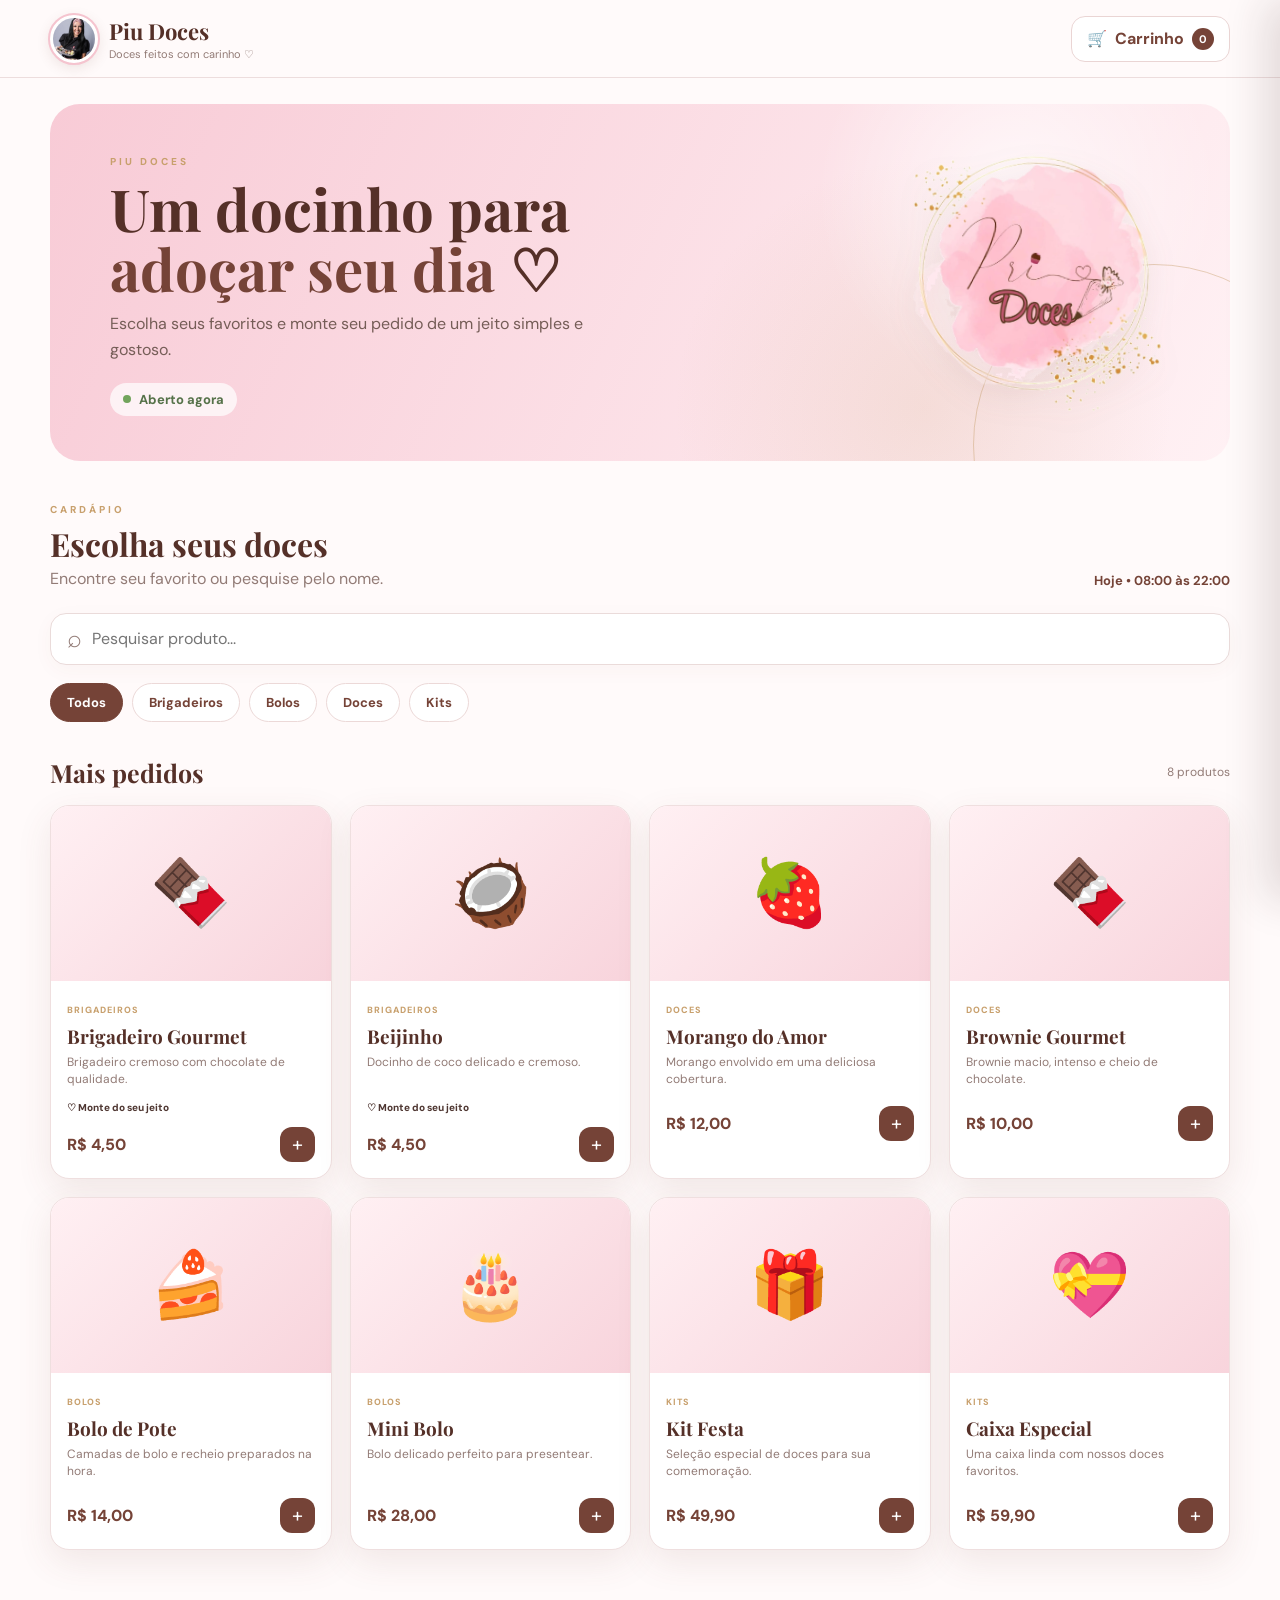
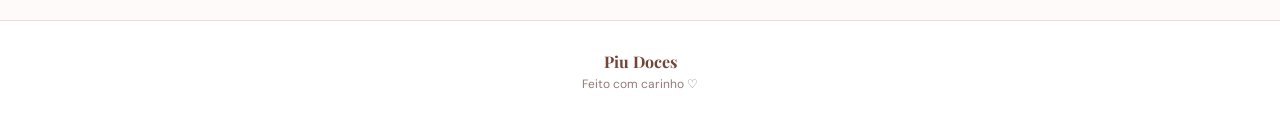
==== index.html @ c3b39073 "Add files via upload" ====
<!DOCTYPE html>
<html lang="pt-BR">
<head>
  <meta charset="UTF-8">
  <meta name="viewport" content="width=device-width, initial-scale=1.0">

  <!-- =========================================================
       PIU DOCES | SITE DA LOJA
       Estrutura:
       1. Cabeçalho
       2. Hero / apresentação
       3. Busca e categorias
       4. Produtos
       5. Carrinho
       6. Finalização
       ========================================================= -->

  <title>Pri Doces | Doces feitos com carinho</title>

  <!-- Fontes -->
  <link rel="preconnect" href="https://fonts.googleapis.com">
  <link rel="preconnect" href="https://fonts.gstatic.com" crossorigin>
  <link href="https://fonts.googleapis.com/css2?family=DM+Sans:wght@400;500;600;700&family=Playfair+Display:wght@500;600;700&display=swap" rel="stylesheet">

  <!-- Estilos do projeto -->
  <link rel="stylesheet" href="style.css">
</head>

<body>

  <!-- =========================================================
       HEADER
       ========================================================= -->
  <header class="site-header">
    <div class="container header-content">

      <a class="brand" href="#" aria-label="Piu Doces - início">
        <img
          class="brand-photo"
          src="assets/perfil.jpg"
          alt="Foto da dona da Piu Doces"
        >

        <div class="brand-info">
          <strong>Piu Doces</strong>
          <span>Doces feitos com carinho ♡</span>
        </div>
      </a>

      <button class="cart-button" id="openCart" type="button">
        <span class="cart-icon">🛒</span>
        <span class="cart-label">Carrinho</span>
        <b id="cartCount">0</b>
      </button>

    </div>
  </header>


  <main>

    <!-- =======================================================
         HERO
         ======================================================= -->
    <section class="hero-section">
      <div class="container hero-card">

        <div class="hero-content">
          <span class="eyebrow">PIU DOCES</span>

          <h1>
            Um docinho para
            <em>adoçar seu dia</em> ♡
          </h1>

          <p>
            Escolha seus favoritos e monte seu pedido
            de um jeito simples e gostoso.
          </p>

          <div class="store-status">
            <i></i>
            <span>Aberto agora</span>
          </div>
        </div>

        <!-- Selo com o logo enviado pela cliente -->
        <img
          class="hero-seal"
          src="assets/selo-piu-doces.png"
          alt="Piu Doces"
        >

      </div>
    </section>


    <!-- =======================================================
         CARDÁPIO
         ======================================================= -->
    <section class="menu-section" id="cardapio">
      <div class="container">

        <div class="menu-heading">
          <div>
            <span class="section-label">CARDÁPIO</span>
            <h2>Escolha seus doces</h2>
            <p>Encontre seu favorito ou pesquise pelo nome.</p>
          </div>

          <span class="opening-hours">
            Hoje • 08:00 às 22:00
          </span>
        </div>


        <!-- Busca -->
        <div class="search-box">
          <span aria-hidden="true">⌕</span>

          <input
            id="searchInput"
            type="search"
            placeholder="Pesquisar produto..."
            autocomplete="off"
            aria-label="Pesquisar produto"
          >
        </div>


        <!-- Categorias -->
        <nav class="categories" id="categories" aria-label="Categorias do cardápio">

          <button class="category-button active" data-category="Todos" type="button">
            Todos
          </button>

          <button class="category-button" data-category="Brigadeiros" type="button">
            Brigadeiros
          </button>

          <button class="category-button" data-category="Bolos" type="button">
            Bolos
          </button>

          <button class="category-button" data-category="Doces" type="button">
            Doces
          </button>

          <button class="category-button" data-category="Kits" type="button">
            Kits
          </button>

        </nav>


        <!-- Produtos -->
        <div class="section-title">
          <h2>Mais pedidos</h2>
          <span id="resultCount"></span>
        </div>

        <div class="products-grid" id="products">
          <!-- Os produtos são renderizados pelo script.js -->
        </div>

      </div>
    </section>

  </main>


  <!-- =========================================================
       OVERLAY
       ========================================================= -->
  <div class="overlay" id="overlay"></div>


  <!-- =========================================================
       CARRINHO
       ========================================================= -->
  <aside class="cart-panel" id="cart" aria-label="Carrinho de compras">

    <div class="cart-header">
      <div>
        <span class="section-label">SEU PEDIDO</span>
        <h2>Carrinho</h2>
      </div>

      <button id="closeCart" class="close-button" type="button" aria-label="Fechar carrinho">
        ×
      </button>
    </div>

    <div class="cart-items" id="cartItems">
      <!-- Itens renderizados pelo script.js -->
    </div>

    <div class="cart-footer">

      <div class="cart-total">
        <span>Total</span>
        <strong id="cartTotal">R$ 0,00</strong>
      </div>

      <button class="primary-button" id="checkout" type="button">
        Continuar pedido
      </button>

    </div>

  </aside>

  <!-- PERSONALIZAÇÃO DO PRODUTO -->
  <div class="modal" id="customizationModal">
    <div class="modal-card product-customization-card">
      <button class="modal-close" id="closeCustomization" type="button">×</button>
      <span class="section-label">PERSONALIZE SEU PEDIDO</span>
      <div class="custom-product-heading">
        <div class="custom-product-icon" id="customProductEmoji">🍫</div>
        <div><h2 id="customProductName">Brigadeiro Gourmet</h2><p id="customProductDescription">Monte do seu jeito. Todas as opções são opcionais.</p></div>
      </div>
      <div class="custom-option-group"><div class="custom-option-title"><strong>Base / sabor</strong><span>Opcional</span></div><select id="customFlavor"><option value="">Não escolher</option><option>Chocolate</option><option>Ninho</option><option>Meio amargo</option></select></div>
      <div class="custom-option-group"><div class="custom-option-title"><strong>Recheio</strong><span>Opcional</span></div><select id="customFilling"><option value="">Sem recheio</option><option>Nutella</option><option>Morango</option><option>Coco</option></select></div>
      <div class="custom-option-group"><div class="custom-option-title"><strong>Finalização</strong><span>Opcional</span></div><select id="customTopping"><option value="">Não escolher</option><option>Granulado</option><option>Leite Ninho</option><option>Paçoca</option><option>Coco</option></select></div>
      <div class="custom-quantity-row"><div><strong>Quantidade</strong><span>Escolha quantos deseja adicionar</span></div><div class="custom-quantity-controls"><button id="customQuantityMinus" type="button">−</button><strong id="customQuantity">1</strong><button id="customQuantityPlus" type="button">+</button></div></div>
      <button class="primary-button" id="confirmCustomization" type="button">Adicionar ao carrinho</button>
      <button class="text-button" id="skipCustomization" type="button">Adicionar sem personalizar</button>
    </div>
  </div>


  <!-- =========================================================
       MODAL DE FINALIZAÇÃO
       ========================================================= -->
  <div class="modal" id="checkoutModal">

    <div class="modal-card">

      <button
        class="modal-close"
        id="closeCheckout"
        type="button"
        aria-label="Fechar"
      >
        ×
      </button>

      <span class="section-label">FINALIZAR PEDIDO</span>

      <h2>Vamos preparar seu pedido ♡</h2>

      <label>
        Seu nome
        <input id="customerName" type="text" placeholder="Digite seu nome">
      </label>

      <label>
        Forma de pagamento
        <select id="payment">
          <option value="Pix">Pix</option>
          <option value="Cartão">Cartão</option>
          <option value="Dinheiro">Dinheiro</option>
        </select>
      </label>


      <div class="cash-change-box" id="cashChangeBox" hidden>
        <label>
          Troco para quanto?
          <input id="changeFor" type="number" min="0" step="0.01" inputmode="decimal" placeholder="Ex.: 50,00">
        </label>
        <p id="changePreview" class="change-preview">Informe o valor que você vai entregar.</p>
      </div>

      <label>
        Endereço / observação
        <textarea
          id="address"
          rows="3"
          placeholder="Endereço para entrega ou observações"
        ></textarea>
      </label>

      <button class="primary-button" id="whatsappOrder" type="button">
        Enviar pedido pelo WhatsApp
      </button>

      <small>
        O número do WhatsApp será configurado na próxima etapa.
      </small>

    </div>

  </div>


  <!-- =========================================================
       FOOTER
       ========================================================= -->
  <footer class="site-footer">
    <strong>Piu Doces</strong>
    <span>Feito com carinho ♡</span>
  </footer>


  <!-- JavaScript principal -->
  <script src="script.js"></script>

</body>
</html>
---- style.css ----
/* ============================================================
   PIU DOCES | STYLE.CSS
   Organização:
   01. Variáveis
   02. Reset / base
   03. Header
   04. Hero
   05. Cardápio
   06. Produtos
   07. Carrinho
   08. Modal
   09. Footer
   10. Responsividade
   ============================================================ */


/* ============================================================
   01. VARIÁVEIS
   ============================================================ */
:root {
  --color-background: #fffafa;
  --color-surface: #ffffff;

  --color-pink-light: #fff0f4;
  --color-pink: #f5c4cf;
  --color-pink-strong: #e89aaa;

  --color-wine: #754337;
  --color-wine-dark: #553028;

  --color-gold: #c8a06d;

  --color-text: #4f3732;
  --color-muted: #927b76;

  --border-color: #eddddd;

  --shadow-soft: 0 12px 35px rgba(117, 67, 55, 0.10);
}


/* ============================================================
   02. RESET / BASE
   ============================================================ */
* {
  box-sizing: border-box;
  margin: 0;
  padding: 0;
}

html {
  scroll-behavior: smooth;
}

body {
  min-height: 100vh;
  background: var(--color-background);
  color: var(--color-text);
  font-family: "DM Sans", sans-serif;
}

button,
input,
select,
textarea {
  font: inherit;
}

button {
  border: 0;
  cursor: pointer;
}

img {
  display: block;
  max-width: 100%;
}

.container {
  width: min(1180px, calc(100% - 40px));
  margin-inline: auto;
}

h1,
h2,
h3 {
  font-family: "Playfair Display", serif;
  color: var(--color-wine-dark);
}


/* ============================================================
   03. HEADER
   ============================================================ */
.site-header {
  position: sticky;
  top: 0;
  z-index: 20;

  height: 78px;

  background: rgba(255, 250, 250, 0.94);
  border-bottom: 1px solid var(--border-color);

  backdrop-filter: blur(12px);
}

.header-content {
  height: 100%;
  display: flex;
  align-items: center;
  justify-content: space-between;
}


/* Logo / perfil */
.brand {
  display: flex;
  align-items: center;
  gap: 11px;

  color: inherit;
  text-decoration: none;
}

.brand-photo {
  width: 48px;
  height: 48px;

  border-radius: 50%;
  object-fit: cover;

  border: 3px solid #fff;
  outline: 2px solid var(--color-pink);
  box-shadow: 0 4px 14px rgba(117, 67, 55, 0.15);
}

.brand-info strong {
  display: block;

  font-family: "Playfair Display", serif;
  font-size: 22px;

  color: var(--color-wine-dark);
}

.brand-info span {
  display: block;

  margin-top: 1px;

  color: var(--color-muted);
  font-size: 11px;
}


/* Carrinho do header */
.cart-button {
  display: flex;
  align-items: center;
  gap: 8px;

  padding: 11px 15px;

  border: 1px solid #ead5d4;
  border-radius: 14px;

  background: var(--color-surface);
  color: var(--color-wine);

  font-weight: 700;
}

.cart-button b {
  min-width: 22px;
  height: 22px;

  display: grid;
  place-items: center;

  border-radius: 50%;

  background: var(--color-wine);
  color: #fff;

  font-size: 11px;
}


/* ============================================================
   04. HERO
   ============================================================ */
.hero-section {
  padding-top: 26px;
}

.hero-card {
  min-height: 310px;

  position: relative;
  overflow: hidden;

  display: flex;
  align-items: center;

  padding: 45px 60px;

  border-radius: 30px;

  background:
    radial-gradient(circle at 82% 25%, rgba(255, 255, 255, 0.70), transparent 20%),
    radial-gradient(circle at 74% 85%, rgba(200, 160, 109, 0.16), transparent 27%),
    linear-gradient(115deg, #f8cbd6, #fff1f4);
}


/* Círculo decorativo */
.hero-card::after {
  content: "";

  position: absolute;

  width: 360px;
  height: 360px;

  right: -105px;
  bottom: -165px;

  border: 1px solid rgba(200, 160, 109, 0.45);
  border-radius: 50%;
}


.hero-content {
  position: relative;
  z-index: 2;

  max-width: 650px;
}

.section-label,
.eyebrow {
  color: var(--color-gold);

  font-size: 10px;
  font-weight: 800;

  letter-spacing: 3px;
}


.hero-card h1 {
  margin: 9px 0 13px;

  font-size: clamp(35px, 5vw, 58px);
  line-height: 1.03;
}

.hero-card h1 em {
  color: var(--color-wine);
  font-style: normal;
}

.hero-card p {
  max-width: 510px;

  color: #755d57;

  line-height: 1.6;
}


.store-status {
  display: inline-flex;
  align-items: center;
  gap: 8px;

  margin-top: 20px;
  padding: 8px 13px;

  border-radius: 99px;

  background: rgba(255, 255, 255, 0.72);

  color: #557249;

  font-size: 13px;
  font-weight: 700;
}

.store-status i {
  width: 8px;
  height: 8px;

  border-radius: 50%;

  background: #72a45c;
}


/* Selo enviado pela cliente */
.hero-seal {
  position: absolute;
  z-index: 2;

  right: 5%;
  top: 50%;

  width: 270px;
  height: 270px;

  object-fit: contain;

  transform: translateY(-50%) rotate(3deg);

  filter: drop-shadow(0 12px 15px rgba(117, 67, 55, 0.10));
}


/* ============================================================
   05. CARDÁPIO
   ============================================================ */
.menu-section {
  padding: 36px 0 70px;
}

.menu-heading {
  display: flex;
  align-items: end;
  justify-content: space-between;
  gap: 20px;
}

.menu-heading h2 {
  margin-top: 4px;

  font-size: 32px;
}

.menu-heading p {
  margin-top: 3px;

  color: var(--color-muted);
}

.opening-hours {
  color: var(--color-wine);

  font-size: 13px;
  font-weight: 700;
}


/* Busca */
.search-box {
  height: 52px;

  display: flex;
  align-items: center;
  gap: 10px;

  margin-top: 24px;
  padding: 0 16px;

  background: #fff;

  border: 1px solid #eadbda;
  border-radius: 16px;

  box-shadow: 0 5px 20px rgba(117, 67, 55, 0.04);
}

.search-box span {
  color: var(--color-muted);
  font-size: 25px;
}

.search-box input {
  width: 100%;

  outline: none;
  border: 0;

  background: transparent;
  color: var(--color-text);
}


/* Categorias */
.categories {
  display: flex;
  gap: 9px;

  overflow-x: auto;

  padding: 18px 0 7px;

  scrollbar-width: none;
}

.categories::-webkit-scrollbar {
  display: none;
}

.category-button {
  flex: 0 0 auto;

  padding: 10px 16px;

  border: 1px solid #ecd9d8;
  border-radius: 99px;

  background: #fff;
  color: var(--color-wine);

  font-size: 13px;
  font-weight: 700;

  transition: 0.2s;
}

.category-button:hover {
  transform: translateY(-1px);
}

.category-button.active {
  border-color: var(--color-wine);

  background: var(--color-wine);
  color: #fff;
}


/* Título dos resultados */
.section-title {
  display: flex;
  align-items: center;
  justify-content: space-between;

  margin: 27px 0 16px;
}

.section-title h2 {
  font-size: 25px;
}

#resultCount {
  color: var(--color-muted);
  font-size: 12px;
}


/* ============================================================
   06. PRODUTOS
   ============================================================ */
.products-grid {
  display: grid;
  grid-template-columns: repeat(4, 1fr);
  gap: 18px;
}

.product-card {
  overflow: hidden;

  background: #fff;

  border: 1px solid #efdfdf;
  border-radius: 19px;

  box-shadow: var(--shadow-soft);

  transition: 0.2s ease;
}

.product-card:hover {
  transform: translateY(-3px);

  box-shadow: 0 18px 40px rgba(117, 67, 55, 0.13);
}


.product-image {
  height: 175px;

  display: grid;
  place-items: center;

  background: linear-gradient(135deg, #fff0f3, #f8d4dc);

  font-size: 65px;
}

.product-info {
  padding: 16px;
}

.product-category {
  color: var(--color-gold);

  text-transform: uppercase;
  letter-spacing: 1px;

  font-size: 9px;
  font-weight: 800;
}

.product-info h3 {
  margin: 5px 0;

  font-size: 19px;
}

.product-info p {
  min-height: 39px;

  color: var(--color-muted);

  font-size: 12px;
  line-height: 1.45;
}

.product-bottom {
  display: flex;
  align-items: center;
  justify-content: space-between;

  margin-top: 13px;
}

.product-price {
  color: var(--color-wine);
  font-weight: 800;
}

.add-product {
  width: 35px;
  height: 35px;

  border-radius: 12px;

  background: var(--color-wine);
  color: #fff;

  font-size: 20px;
}


/* ============================================================
   07. CARRINHO
   ============================================================ */
.overlay {
  position: fixed;
  inset: 0;
  z-index: 30;

  background: rgba(50, 28, 24, 0.38);

  opacity: 0;
  visibility: hidden;

  transition: 0.25s;
}

.overlay.show {
  opacity: 1;
  visibility: visible;
}

.cart-panel {
  position: fixed;
  z-index: 40;

  top: 0;
  right: 0;

  width: min(420px, 100%);
  height: 100%;

  display: flex;
  flex-direction: column;

  background: #fffafa;

  box-shadow: -15px 0 40px rgba(60, 30, 25, 0.14);

  transform: translateX(100%);
  transition: transform 0.3s ease;
}

.cart-panel.open {
  transform: translateX(0);
}

.cart-header {
  display: flex;
  justify-content: space-between;

  padding: 25px;

  border-bottom: 1px solid #efdddd;
}

.cart-header h2 {
  margin-top: 3px;
  font-size: 28px;
}

.close-button,
.modal-close {
  background: transparent;

  color: var(--color-wine);

  font-size: 28px;
}

.cart-items {
  flex: 1;

  overflow-y: auto;

  padding: 18px 25px;
}

.empty-cart {
  margin-top: 100px;

  text-align: center;

  color: var(--color-muted);
}

.empty-cart .empty-icon {
  margin-bottom: 12px;

  font-size: 55px;
}

.empty-cart h3 {
  margin-bottom: 5px;
}

.cart-item {
  display: grid;
  grid-template-columns: 58px 1fr auto;
  gap: 12px;
  align-items: center;

  padding: 12px 0;

  border-bottom: 1px solid #f0e2e1;
}

.cart-item-image {
  width: 58px;
  height: 58px;

  display: grid;
  place-items: center;

  border-radius: 13px;

  background: #f9dce2;

  font-size: 28px;
}

.cart-item h4 {
  color: var(--color-wine-dark);
  font-size: 14px;
}

.cart-item p {
  margin-top: 3px;

  color: var(--color-muted);
  font-size: 12px;
}

.quantity-controls {
  display: flex;
  align-items: center;
  gap: 7px;

  margin-top: 7px;
}

.quantity-controls button {
  width: 22px;
  height: 22px;

  border-radius: 7px;

  background: #f4dfe1;
  color: var(--color-wine);
}

.cart-footer {
  padding: 20px 25px 28px;

  border-top: 1px solid #efdddd;
}

.cart-total {
  display: flex;
  justify-content: space-between;
  align-items: center;

  margin-bottom: 14px;
}

.cart-total strong {
  color: var(--color-wine);
  font-size: 21px;
}


/* Botão principal */
.primary-button {
  width: 100%;

  padding: 14px;

  border-radius: 13px;

  background: var(--color-wine);
  color: #fff;

  font-weight: 800;
}

.primary-button:disabled {
  opacity: 0.5;
  cursor: not-allowed;
}


/* ============================================================
   08. MODAL
   ============================================================ */
.modal {
  position: fixed;
  inset: 0;
  z-index: 50;

  display: grid;
  place-items: center;

  padding: 20px;

  background: rgba(50, 28, 24, 0.42);

  opacity: 0;
  visibility: hidden;

  transition: 0.2s;
}

.modal.show {
  opacity: 1;
  visibility: visible;
}

.modal-card {
  position: relative;

  width: min(500px, 100%);

  padding: 30px;

  background: #fffafa;

  border-radius: 24px;

  box-shadow: 0 25px 70px rgba(50, 28, 24, 0.25);
}

.modal-card h2 {
  margin: 7px 0 22px;

  font-size: 28px;
}

.modal-close {
  position: absolute;

  top: 15px;
  right: 20px;
}

.modal-card label {
  display: block;

  margin-bottom: 14px;

  color: var(--color-wine-dark);

  font-size: 13px;
  font-weight: 700;
}

.modal-card input,
.modal-card select,
.modal-card textarea {
  width: 100%;

  margin-top: 7px;
  padding: 12px 13px;

  outline: none;

  border: 1px solid #e8d5d3;
  border-radius: 11px;

  background: #fff;
  color: var(--color-text);

  resize: vertical;
}

.modal-card small {
  display: block;

  margin-top: 9px;

  color: var(--color-muted);

  text-align: center;

  font-size: 10px;
}


/* ============================================================
   09. FOOTER
   ============================================================ */
.site-footer {
  padding: 30px 20px;

  background: #fff;

  border-top: 1px solid #eadbd9;

  text-align: center;
}

.site-footer strong {
  display: block;

  color: var(--color-wine);

  font-family: "Playfair Display", serif;
}

.site-footer span {
  color: var(--color-muted);
  font-size: 12px;
}


/* ============================================================
   10. RESPONSIVIDADE
   ============================================================ */
@media (max-width: 900px) {
  .hero-card,
  .menu-section .container {
    width: min(100% - 40px, 1180px);
  }

  .products-grid {
    grid-template-columns: repeat(2, 1fr);
  }

  .hero-seal {
    right: 2%;
    width: 220px;
    height: 220px;

    opacity: 0.75;
  }
}


@media (max-width: 600px) {
  .container {
    width: min(100% - 28px, 1180px);
  }

  .site-header {
    height: 74px;
  }

  .brand-photo {
    width: 44px;
    height: 44px;
  }

  .brand-info strong {
    font-size: 19px;
  }

  .cart-label {
    display: none;
  }

  .hero-section {
    padding-top: 14px;
  }

  .hero-card {
    min-height: 350px;

    align-items: flex-start;

    padding: 34px 24px;

    border-radius: 24px;
  }

  .hero-card h1 {
    font-size: 40px;
  }

  .hero-seal {
    width: 190px;
    height: 190px;

    right: 2px;
    bottom: -25px;
    top: auto;

    transform: rotate(3deg);

    opacity: 0.58;
  }

  .menu-heading {
    align-items: flex-start;
    flex-direction: column;
  }

  .products-grid {
    grid-template-columns: repeat(2, 1fr);
    gap: 11px;
  }

  .product-image {
    height: 135px;
    font-size: 50px;
  }

  .product-info {
    padding: 12px;
  }

  .product-info h3 {
    font-size: 16px;
  }

  .product-info p {
    font-size: 11px;
  }

  .product-price {
    font-size: 13px;
  }
}


/* PERSONALIZAÇÃO E TROCO */
.product-customization-card{max-height:min(760px,92vh);overflow-y:auto}.custom-product-heading{display:flex;align-items:center;gap:14px;margin:10px 0 22px;padding-right:25px}.custom-product-icon{width:64px;height:64px;flex:0 0 64px;display:grid;place-items:center;border-radius:18px;background:linear-gradient(135deg,#fff0f3,#f7cbd4);font-size:34px}.custom-product-heading h2{margin:0 0 4px;font-size:25px}.custom-product-heading p{color:var(--muted);font-size:12px;line-height:1.45}.custom-option-group{margin-bottom:14px}.custom-option-title{display:flex;align-items:center;justify-content:space-between;margin-bottom:7px}.custom-option-title strong{color:var(--wine-dark);font-size:13px}.custom-option-title span{color:var(--gold);font-size:10px;font-weight:800;text-transform:uppercase;letter-spacing:.7px}.custom-option-group select{width:100%;padding:12px 13px;border:1px solid #e8d5d3;border-radius:11px;outline:none;background:white;color:var(--text)}.custom-quantity-row{display:flex;align-items:center;justify-content:space-between;gap:15px;margin:20px 0;padding:14px;border-radius:14px;background:#fff3f5;border:1px solid #f0dfe0}.custom-quantity-row>div:first-child strong,.custom-quantity-row>div:first-child span{display:block}.custom-quantity-row>div:first-child strong{color:var(--wine-dark);font-size:13px}.custom-quantity-row>div:first-child span{margin-top:3px;color:var(--muted);font-size:10px}.custom-quantity-controls{display:flex;align-items:center;gap:11px}.custom-quantity-controls button{width:30px;height:30px;border-radius:9px;background:var(--wine);color:white;font-size:18px}.custom-quantity-controls strong{min-width:18px;text-align:center;color:var(--wine-dark)}.text-button{width:100%;margin-top:9px;padding:10px;background:transparent;color:var(--wine);font-size:12px;font-weight:700}.cash-change-box{margin:-2px 0 14px;padding:13px;border:1px dashed #e1c8c7;border-radius:12px;background:#fff6f7}.cash-change-box label{margin-bottom:0}.cash-change-box[hidden]{display:none}.change-preview{margin-top:8px;color:var(--muted);font-size:11px}.change-preview.valid{color:#557249;font-weight:700}.change-preview.invalid{color:#a44949;font-weight:700}.customizable-label{display:block;margin-top:8px;color:var(--gold);font-size:10px;font-weight:800}
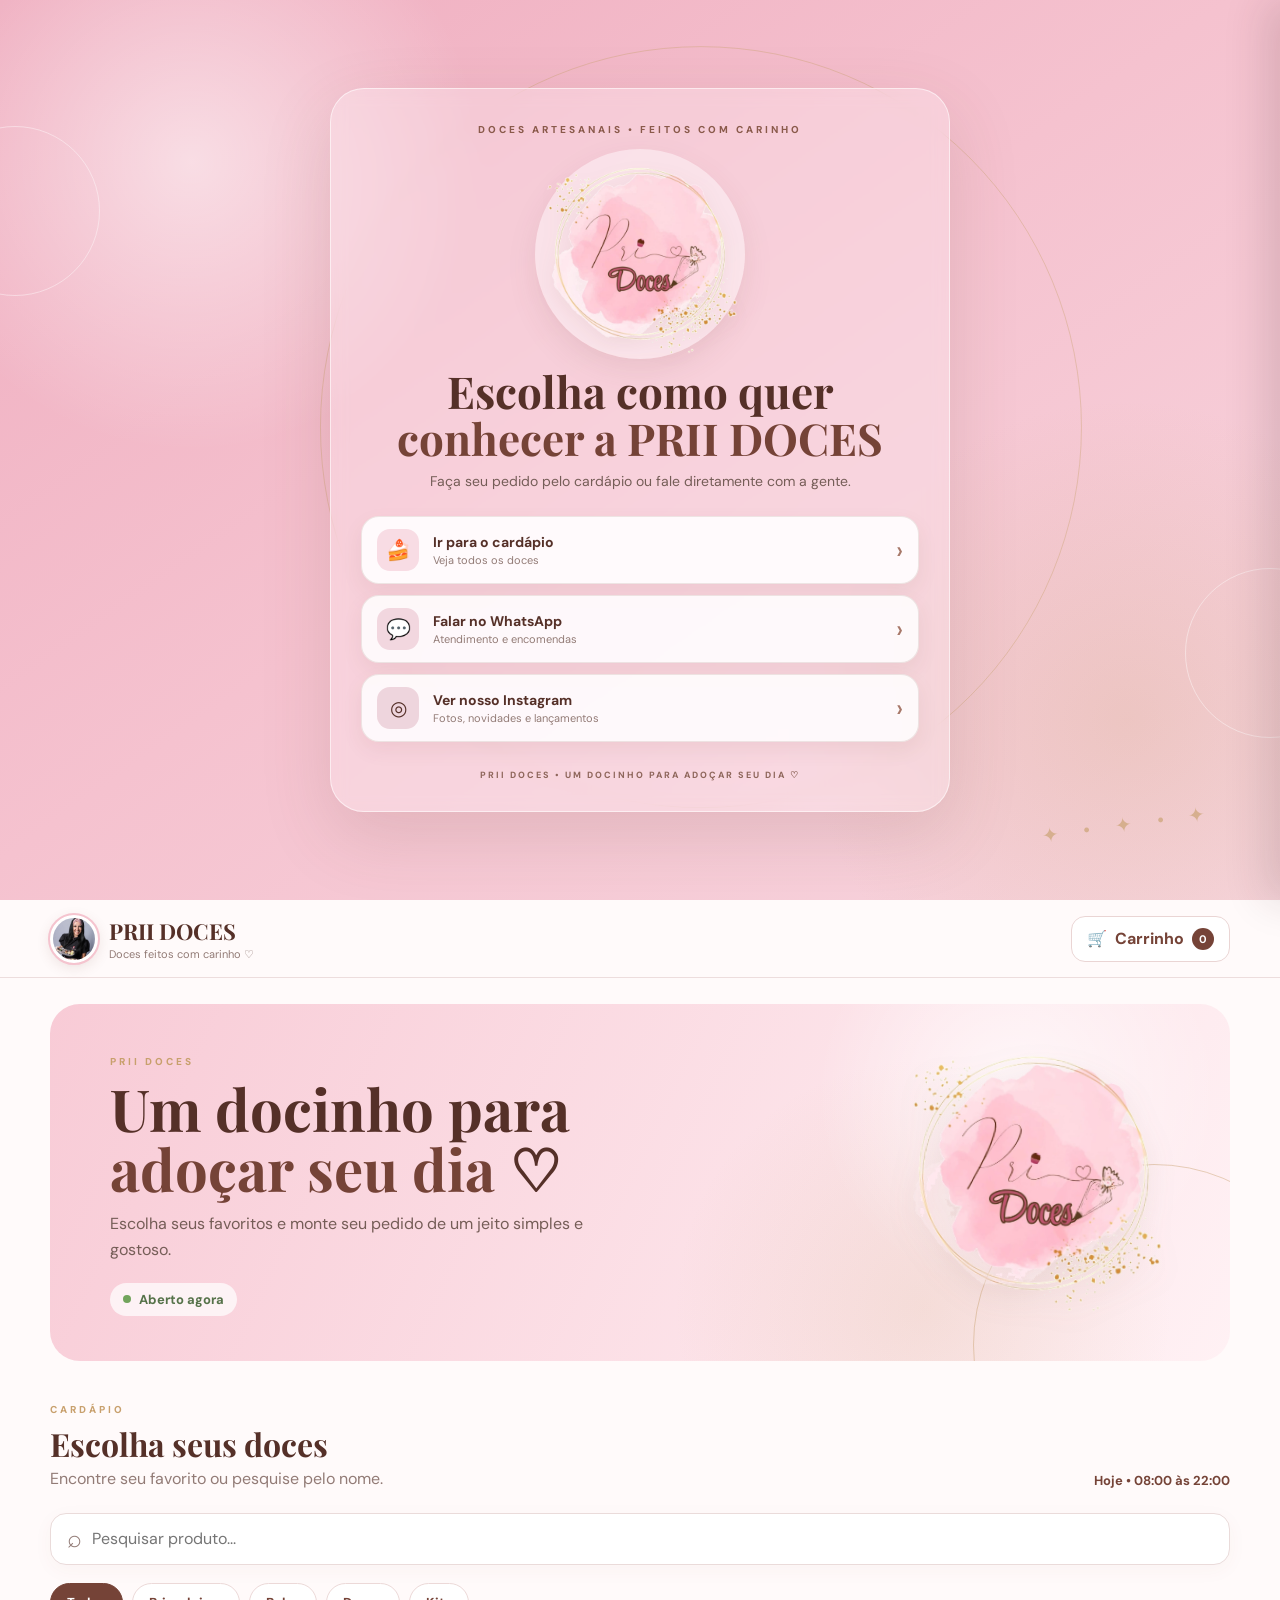
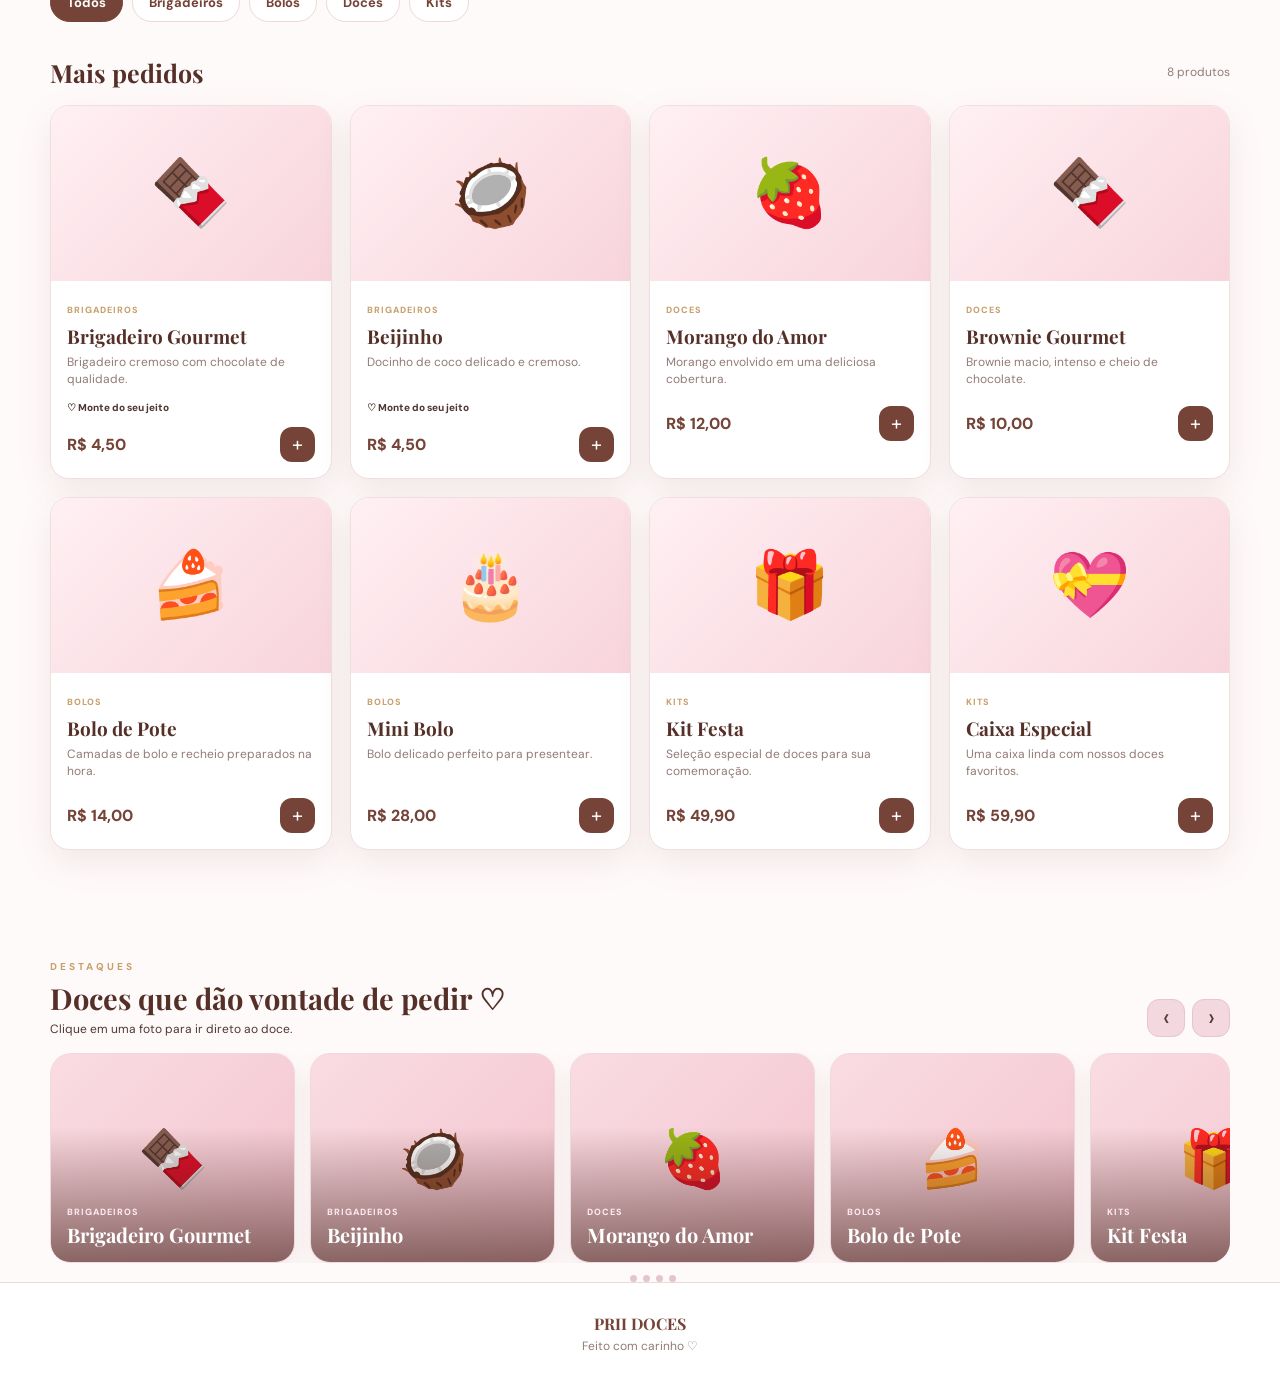
==== commit 889eeb40: "Add files via upload" ====
--- a/index.html
+++ b/index.html
@@ -5,7 +5,7 @@
   <meta name="viewport" content="width=device-width, initial-scale=1.0">
 
   <!-- =========================================================
-       PIU DOCES | SITE DA LOJA
+       PRII DOCES | SITE DA LOJA
        Estrutura:
        1. Cabeçalho
        2. Hero / apresentação
@@ -15,7 +15,7 @@
        6. Finalização
        ========================================================= -->
 
-  <title>Pri Doces | Doces feitos com carinho</title>
+  <title>PRII DOCES | Doces feitos com carinho</title>
 
   <!-- Fontes -->
   <link rel="preconnect" href="https://fonts.googleapis.com">
@@ -28,21 +28,67 @@
 
 <body>
 
+
+  <!-- =========================================================
+       TELA DE ENTRADA / CAPA
+       ========================================================= -->
+  <section class="welcome-section" id="inicio">
+    <div class="welcome-decor welcome-decor-one"></div>
+    <div class="welcome-decor welcome-decor-two"></div>
+
+    <div class="welcome-card">
+      <span class="welcome-kicker">DOCES ARTESANAIS • FEITOS COM CARINHO</span>
+
+      <div class="welcome-logo-wrap">
+        <img
+          class="welcome-logo"
+          src="assets/logo-prii-doces.png"
+          alt="Logo PRII DOCES"
+        >
+      </div>
+
+      <h1>Escolha como quer<br><em>conhecer a PRII DOCES</em></h1>
+      <p>Faça seu pedido pelo cardápio ou fale diretamente com a gente.</p>
+
+      <div class="welcome-actions">
+        <a class="welcome-button welcome-button-menu" href="#cardapio">
+          <span class="welcome-button-icon">🍰</span>
+          <span><strong>Ir para o cardápio</strong><small>Veja todos os doces</small></span>
+          <b>›</b>
+        </a>
+
+        <a class="welcome-button welcome-button-whatsapp" id="welcomeWhatsApp" href="#" data-config-link="whatsapp">
+          <span class="welcome-button-icon">💬</span>
+          <span><strong>Falar no WhatsApp</strong><small>Atendimento e encomendas</small></span>
+          <b>›</b>
+        </a>
+
+        <a class="welcome-button welcome-button-instagram" id="welcomeInstagram" href="#" data-config-link="instagram">
+          <span class="welcome-button-icon">◎</span>
+          <span><strong>Ver nosso Instagram</strong><small>Fotos, novidades e lançamentos</small></span>
+          <b>›</b>
+        </a>
+      </div>
+
+      <span class="welcome-footer">PRII DOCES • UM DOCINHO PARA ADOÇAR SEU DIA ♡</span>
+    </div>
+  </section>
+
   <!-- =========================================================
        HEADER
        ========================================================= -->
   <header class="site-header">
     <div class="container header-content">
 
-      <a class="brand" href="#" aria-label="Piu Doces - início">
+      <a class="brand" href="#" aria-label="PRII DOCES - início">
         <img
           class="brand-photo"
           src="assets/perfil.jpg"
-          alt="Foto da dona da Piu Doces"
+          alt="Foto da dona da PRII DOCES"
         >
 
         <div class="brand-info">
-          <strong>Piu Doces</strong>
+          <strong>PRII DOCES</strong>
           <span>Doces feitos com carinho ♡</span>
         </div>
       </a>
@@ -66,7 +112,7 @@
       <div class="container hero-card">
 
         <div class="hero-content">
-          <span class="eyebrow">PIU DOCES</span>
+          <span class="eyebrow">PRII DOCES</span>
 
           <h1>
             Um docinho para
@@ -88,7 +134,7 @@
         <img
           class="hero-seal"
           src="assets/selo-piu-doces.png"
-          alt="Piu Doces"
+          alt="PRII DOCES"
         >
 
       </div>
@@ -167,7 +213,26 @@
       </div>
     </section>
 
-  </main>
+  
+<section class="featured-section">
+  <div class="featured-heading">
+    <div>
+      <span class="section-label">DESTAQUES</span>
+      <h2>Doces que dão vontade de pedir ♡</h2>
+      <p>Clique em uma foto para ir direto ao doce.</p>
+    </div>
+    <div class="carousel-controls">
+      <button id="carouselPrev" type="button">‹</button>
+      <button id="carouselNext" type="button">›</button>
+    </div>
+  </div>
+  <div class="carousel-window" id="carouselWindow">
+    <div class="carousel-track" id="carouselTrack"></div>
+  </div>
+  <div class="carousel-dots" id="carouselDots"></div>
+</section>
+
+</main>
 
 
   <!-- =========================================================
@@ -225,7 +290,7 @@
       <div class="custom-option-group"><div class="custom-option-title"><strong>Finalização</strong><span>Opcional</span></div><select id="customTopping"><option value="">Não escolher</option><option>Granulado</option><option>Leite Ninho</option><option>Paçoca</option><option>Coco</option></select></div>
       <div class="custom-quantity-row"><div><strong>Quantidade</strong><span>Escolha quantos deseja adicionar</span></div><div class="custom-quantity-controls"><button id="customQuantityMinus" type="button">−</button><strong id="customQuantity">1</strong><button id="customQuantityPlus" type="button">+</button></div></div>
       <button class="primary-button" id="confirmCustomization" type="button">Adicionar ao carrinho</button>
-      <button class="text-button" id="skipCustomization" type="button">Adicionar sem personalizar</button>
+      <button class="text-button" id="skipCustomization" type="button">Continuar sem personalizar</button>
     </div>
   </div>
 
@@ -299,7 +364,7 @@
        FOOTER
        ========================================================= -->
   <footer class="site-footer">
-    <strong>Piu Doces</strong>
+    <strong>PRII DOCES</strong>
     <span>Feito com carinho ♡</span>
   </footer>
 
--- a/style.css
+++ b/style.css
@@ -187,6 +187,227 @@
 }
 
 
+
+/* ============================================================
+   03B. TELA DE ENTRADA / CAPA PRII DOCES
+   ============================================================ */
+.welcome-section {
+  min-height: 100svh;
+  position: relative;
+  overflow: hidden;
+  display: grid;
+  place-items: center;
+  padding: 44px 20px;
+  background:
+    radial-gradient(circle at 15% 18%, rgba(255,255,255,.55), transparent 22%),
+    radial-gradient(circle at 88% 80%, rgba(200,160,109,.22), transparent 24%),
+    linear-gradient(145deg, #efadbf 0%, #f5c2cf 48%, #f8d6df 100%);
+}
+
+.welcome-section::before {
+  content: "";
+  position: absolute;
+  width: min(760px, 90vw);
+  height: min(760px, 90vw);
+  border: 1px solid rgba(200,160,109,.38);
+  border-radius: 50%;
+  transform: translate(8%, -3%);
+}
+
+.welcome-section::after {
+  content: "✦  •  ✦  •  ✦";
+  position: absolute;
+  right: 5%;
+  bottom: 7%;
+  color: rgba(200,160,109,.65);
+  font-size: 20px;
+  letter-spacing: 10px;
+  transform: rotate(-8deg);
+}
+
+.welcome-card {
+  position: relative;
+  z-index: 2;
+  width: min(620px, 100%);
+  padding: 34px 30px 28px;
+  text-align: center;
+  border: 1px solid rgba(255,255,255,.58);
+  border-radius: 34px;
+  background: rgba(255,248,250,.28);
+  box-shadow: 0 25px 70px rgba(117,67,55,.15);
+  backdrop-filter: blur(8px);
+}
+
+.welcome-kicker {
+  display: block;
+  color: #8a5a4b;
+  font-size: 10px;
+  font-weight: 800;
+  letter-spacing: 3px;
+}
+
+.welcome-logo-wrap {
+  width: 210px;
+  height: 210px;
+  margin: 13px auto 8px;
+  display: grid;
+  place-items: center;
+  border-radius: 50%;
+  background: rgba(255,255,255,.42);
+  box-shadow: 0 12px 30px rgba(117,67,55,.10);
+}
+
+.welcome-logo {
+  width: 100%;
+  height: 100%;
+  object-fit: contain;
+  filter: drop-shadow(0 7px 9px rgba(117,67,55,.08));
+}
+
+.welcome-card h1 {
+  margin: 6px 0 9px;
+  font-size: clamp(30px, 5vw, 44px);
+  line-height: 1.08;
+}
+
+.welcome-card h1 em {
+  color: #754337;
+  font-style: normal;
+}
+
+.welcome-card > p {
+  max-width: 470px;
+  margin: 0 auto;
+  color: #755d57;
+  font-size: 14px;
+  line-height: 1.55;
+}
+
+.welcome-actions {
+  display: grid;
+  gap: 11px;
+  margin: 24px auto 20px;
+  text-align: left;
+}
+
+.welcome-button {
+  min-height: 68px;
+  display: grid;
+  grid-template-columns: 46px 1fr 24px;
+  align-items: center;
+  gap: 10px;
+  padding: 10px 15px;
+  border: 1px solid rgba(117,67,55,.12);
+  border-radius: 18px;
+  color: #553028;
+  text-decoration: none;
+  background: rgba(255,255,255,.86);
+  box-shadow: 0 8px 20px rgba(117,67,55,.08);
+  transition: transform .2s ease, box-shadow .2s ease, background .2s ease;
+}
+
+.welcome-button:hover {
+  transform: translateY(-2px);
+  box-shadow: 0 13px 28px rgba(117,67,55,.13);
+}
+
+.welcome-button-icon {
+  width: 42px;
+  height: 42px;
+  display: grid;
+  place-items: center;
+  border-radius: 13px;
+  background: #f8dce4;
+  font-size: 20px;
+}
+
+.welcome-button strong,
+.welcome-button small {
+  display: block;
+}
+
+.welcome-button strong {
+  font-size: 14px;
+}
+
+.welcome-button small {
+  margin-top: 2px;
+  color: #927b76;
+  font-size: 11px;
+}
+
+.welcome-button > b {
+  color: #a77869;
+  font-size: 25px;
+  font-weight: 500;
+  text-align: right;
+}
+
+.welcome-button-menu {
+  background: #fffafc;
+}
+
+.welcome-button-whatsapp .welcome-button-icon {
+  background: #f2d7df;
+}
+
+.welcome-button-instagram .welcome-button-icon {
+  background: #eed5dd;
+}
+
+.welcome-footer {
+  color: #8f675c;
+  font-size: 9px;
+  font-weight: 800;
+  letter-spacing: 2px;
+}
+
+.welcome-decor {
+  position: absolute;
+  width: 170px;
+  height: 170px;
+  border: 1px solid rgba(255,255,255,.42);
+  border-radius: 50%;
+}
+
+.welcome-decor-one {
+  left: -70px;
+  top: 14%;
+}
+
+.welcome-decor-two {
+  right: -75px;
+  bottom: 18%;
+}
+
+@media (max-width: 600px) {
+  .welcome-section {
+    min-height: auto;
+    padding: 24px 14px;
+  }
+
+  .welcome-card {
+    padding: 26px 17px 22px;
+    border-radius: 27px;
+  }
+
+  .welcome-logo-wrap {
+    width: 175px;
+    height: 175px;
+  }
+
+  .welcome-card h1 {
+    font-size: 31px;
+  }
+
+  .welcome-button {
+    min-height: 64px;
+    grid-template-columns: 42px 1fr 20px;
+    padding: 9px 12px;
+  }
+}
+
+
 /* ============================================================
    04. HERO
    ============================================================ */
@@ -969,3 +1190,54 @@
 
 /* PERSONALIZAÇÃO E TROCO */
 .product-customization-card{max-height:min(760px,92vh);overflow-y:auto}.custom-product-heading{display:flex;align-items:center;gap:14px;margin:10px 0 22px;padding-right:25px}.custom-product-icon{width:64px;height:64px;flex:0 0 64px;display:grid;place-items:center;border-radius:18px;background:linear-gradient(135deg,#fff0f3,#f7cbd4);font-size:34px}.custom-product-heading h2{margin:0 0 4px;font-size:25px}.custom-product-heading p{color:var(--muted);font-size:12px;line-height:1.45}.custom-option-group{margin-bottom:14px}.custom-option-title{display:flex;align-items:center;justify-content:space-between;margin-bottom:7px}.custom-option-title strong{color:var(--wine-dark);font-size:13px}.custom-option-title span{color:var(--gold);font-size:10px;font-weight:800;text-transform:uppercase;letter-spacing:.7px}.custom-option-group select{width:100%;padding:12px 13px;border:1px solid #e8d5d3;border-radius:11px;outline:none;background:white;color:var(--text)}.custom-quantity-row{display:flex;align-items:center;justify-content:space-between;gap:15px;margin:20px 0;padding:14px;border-radius:14px;background:#fff3f5;border:1px solid #f0dfe0}.custom-quantity-row>div:first-child strong,.custom-quantity-row>div:first-child span{display:block}.custom-quantity-row>div:first-child strong{color:var(--wine-dark);font-size:13px}.custom-quantity-row>div:first-child span{margin-top:3px;color:var(--muted);font-size:10px}.custom-quantity-controls{display:flex;align-items:center;gap:11px}.custom-quantity-controls button{width:30px;height:30px;border-radius:9px;background:var(--wine);color:white;font-size:18px}.custom-quantity-controls strong{min-width:18px;text-align:center;color:var(--wine-dark)}.text-button{width:100%;margin-top:9px;padding:10px;background:transparent;color:var(--wine);font-size:12px;font-weight:700}.cash-change-box{margin:-2px 0 14px;padding:13px;border:1px dashed #e1c8c7;border-radius:12px;background:#fff6f7}.cash-change-box label{margin-bottom:0}.cash-change-box[hidden]{display:none}.change-preview{margin-top:8px;color:var(--muted);font-size:11px}.change-preview.valid{color:#557249;font-weight:700}.change-preview.invalid{color:#a44949;font-weight:700}.customizable-label{display:block;margin-top:8px;color:var(--gold);font-size:10px;font-weight:800}
+
+
+/* ============================================================
+   BOTÃO SECUNDÁRIO DA PERSONALIZAÇÃO
+   ============================================================ */
+
+#skipCustomization {
+  background: #f3d8df;
+  color: var(--wine-dark);
+  border: 1px solid #e7c2cb;
+  border-radius: 12px;
+  transition: .2s ease;
+}
+
+#skipCustomization:hover {
+  background: #eccbd4;
+  transform: translateY(-1px);
+}
+
+#skipCustomization:active {
+  transform: translateY(0);
+}
+
+.featured-section{max-width:1180px;margin:34px auto 0}
+.featured-heading{display:flex;align-items:end;justify-content:space-between;gap:20px;margin-bottom:16px}
+.featured-heading h2{margin-top:4px;font-size:29px}
+.featured-heading p{margin-top:4px;color:var(--muted);font-size:12px}
+.carousel-controls{display:flex;gap:7px}
+.carousel-controls button{width:38px;height:38px;border-radius:12px;background:#f3d8df;border:1px solid #e8c5cd;color:var(--wine-dark);font-size:25px;cursor:pointer}
+.carousel-window{overflow:hidden;border-radius:21px}
+.carousel-track{display:flex;gap:15px;will-change:transform;transition:transform 1.2s cubic-bezier(.22,.61,.36,1)}
+.carousel-card{position:relative;flex:0 0 245px;height:210px;overflow:hidden;border-radius:20px;background:#f9dce2;border:1px solid #efd9dc;box-shadow:0 10px 25px rgba(117,67,55,.09);cursor:pointer}
+.carousel-card img{width:100%;height:100%;display:block;object-fit:cover;transition:transform .4s}
+.carousel-card:hover img{transform:scale(1.04)}
+.carousel-card:after{content:"";position:absolute;inset:35% 0 0;background:linear-gradient(transparent,rgba(70,35,28,.62));pointer-events:none}
+.carousel-placeholder{width:100%;height:100%;display:grid;place-items:center;background:linear-gradient(135deg,#f9dce2,#f4c4cf);font-size:56px}
+.carousel-card-info{position:absolute;z-index:2;left:16px;right:16px;bottom:14px;color:white}
+.carousel-card-info small{display:block;margin-bottom:3px;color:#ffe9ed;font-size:9px;font-weight:800;letter-spacing:1px;text-transform:uppercase}
+.carousel-card-info strong{display:block;font-family:"Playfair Display",serif;font-size:20px}
+.carousel-dots{display:flex;justify-content:center;gap:6px;margin-top:12px}
+.carousel-dot{width:7px;height:7px;border:0;border-radius:50%;background:#e5c5cb;padding:0}
+.carousel-dot.active{width:20px;border-radius:99px;background:var(--wine)}
+.cash-change-box{margin:-2px 0 14px;padding:13px;border:1px dashed #e1c8c7;border-radius:12px;background:#fff6f7}
+.cash-change-box[hidden]{display:none!important}
+.cash-change-box input{width:100%;margin-top:7px;padding:12px 13px;border:1px solid #e8d5d3;border-radius:11px;outline:none;background:white;color:var(--text)}
+.change-preview{margin-top:8px;color:var(--muted);font-size:11px}
+.change-preview.valid{color:#557249;font-weight:700}
+.change-preview.invalid{color:#a44949;font-weight:700}
+.product-card.product-highlight{animation:productHighlight 1.8s ease}
+@keyframes productHighlight{0%,100%{transform:translateY(0)}35%{transform:translateY(-5px);box-shadow:0 0 0 4px #f0c8d1,0 18px 40px rgba(117,67,55,.15)}}
+@media(max-width:600px){.featured-section{margin-left:14px;margin-right:14px}.featured-heading h2{font-size:24px}.carousel-card{flex-basis:210px;height:185px}}
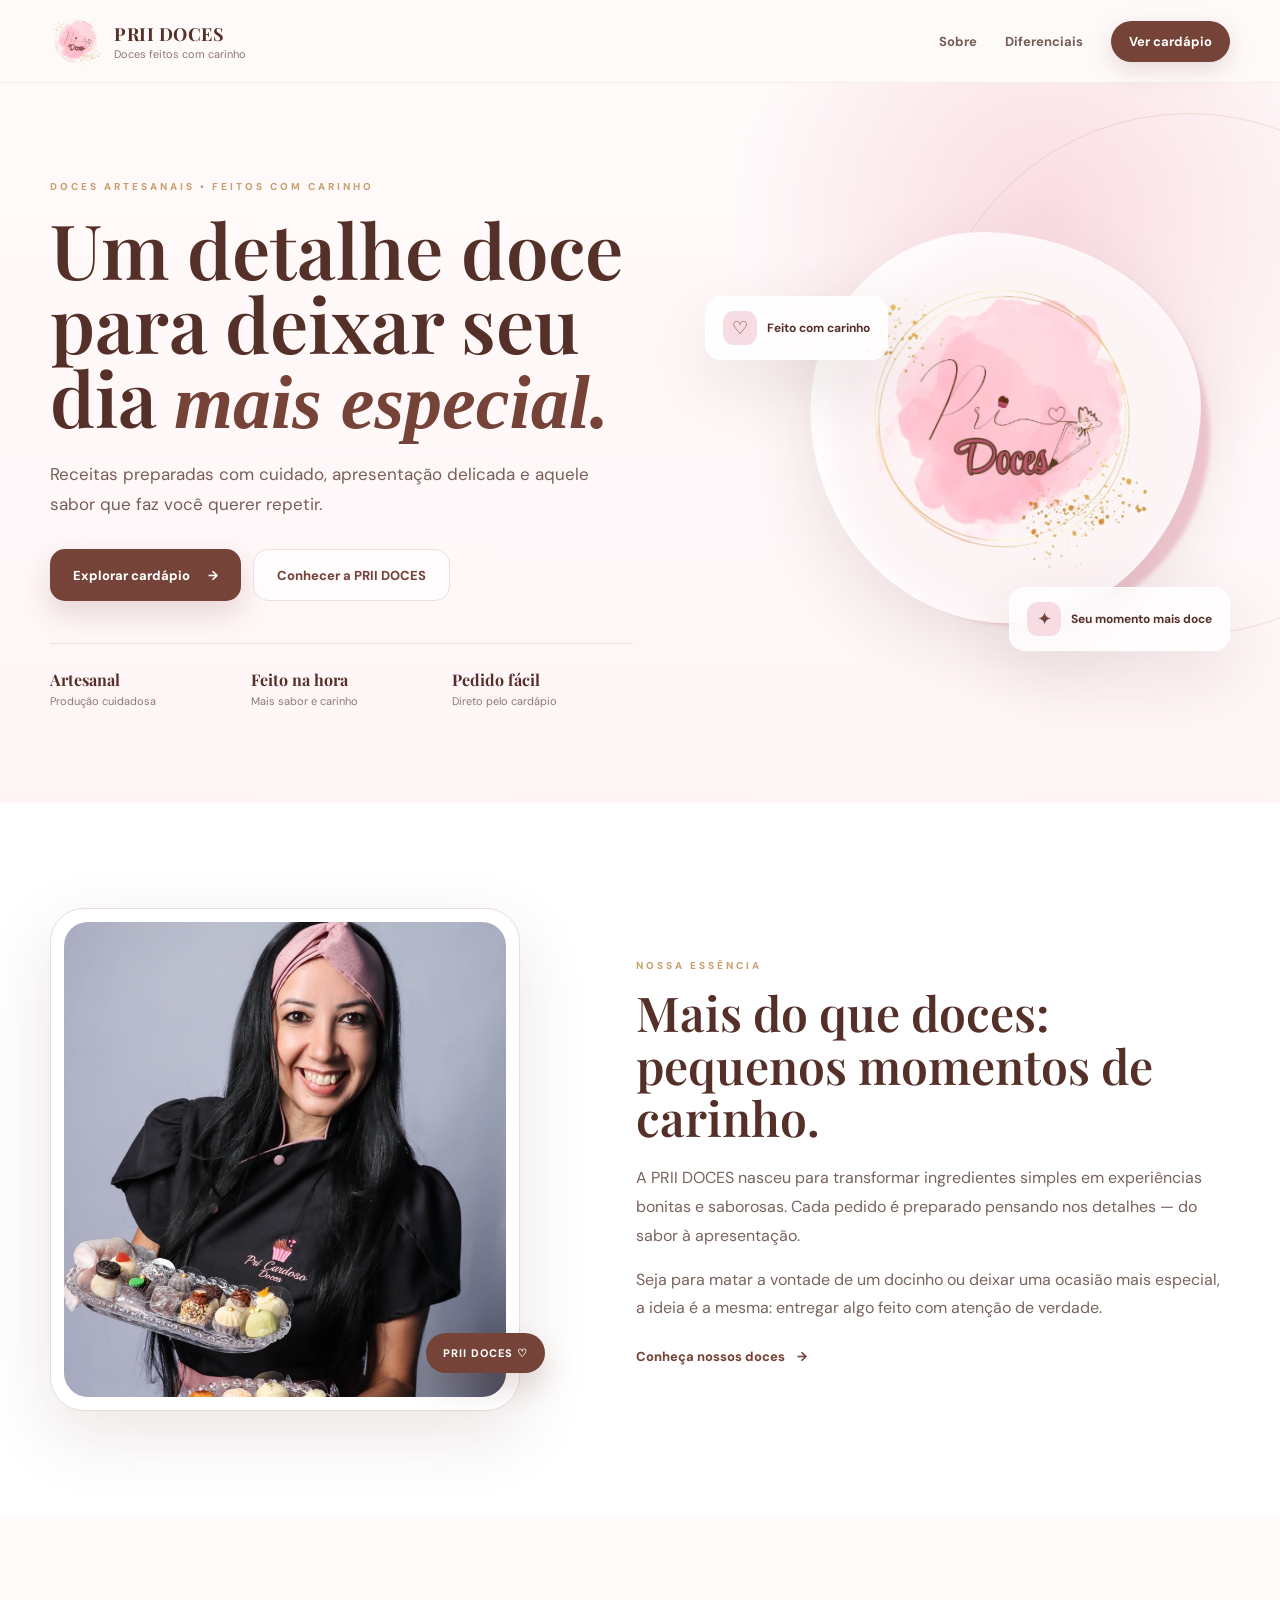
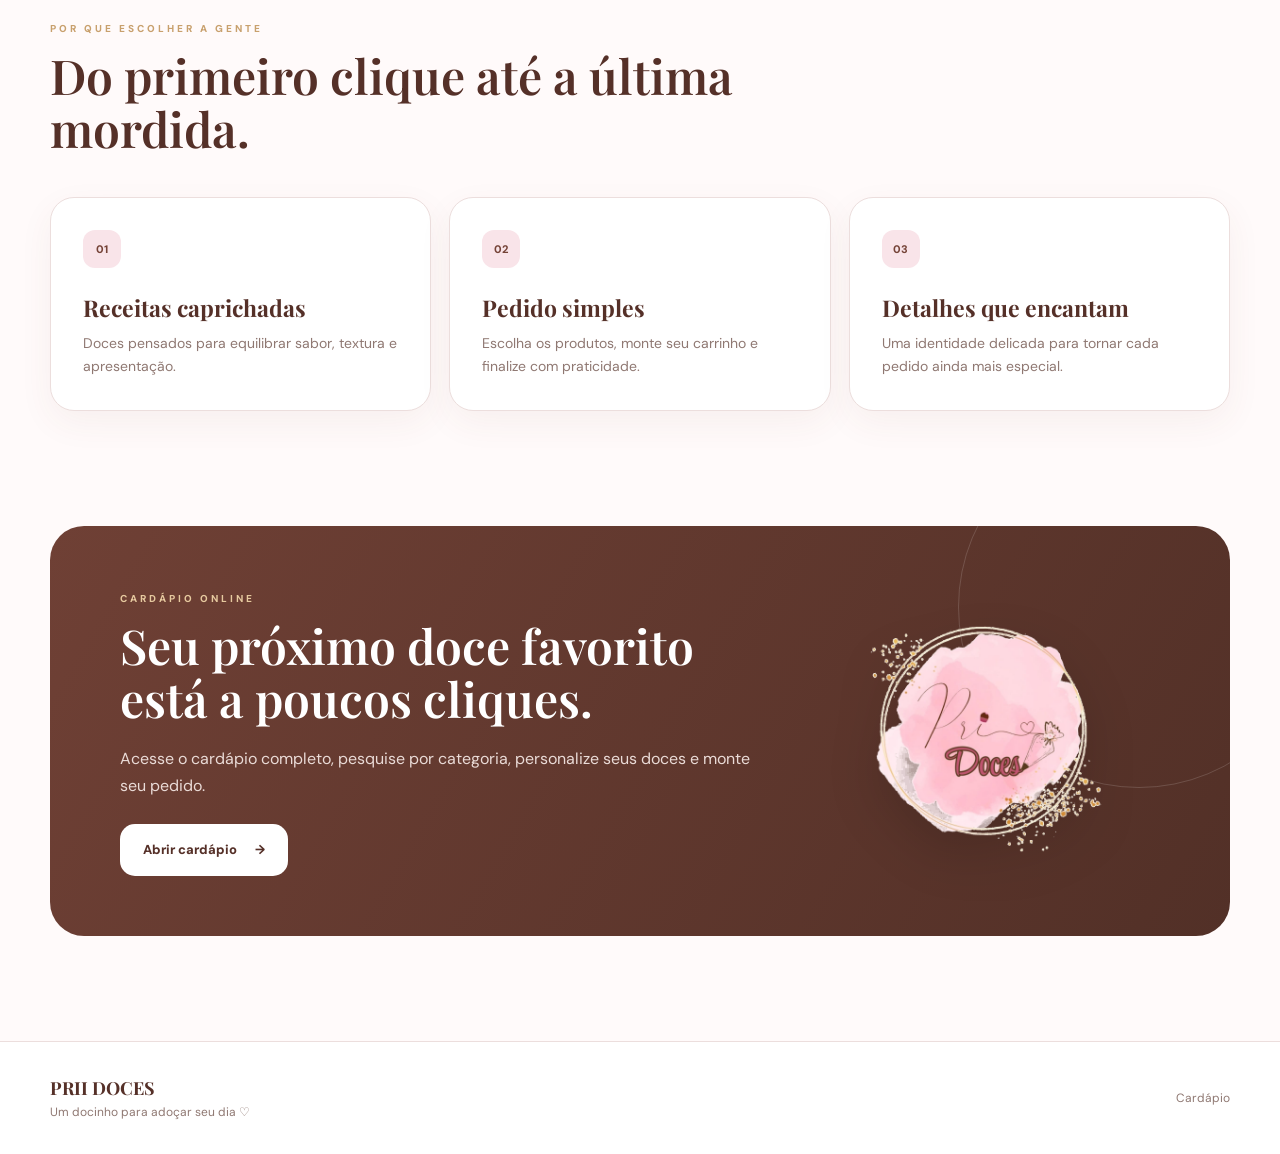
==== commit 85ca5402: "Add files via upload" ====
--- a/index.html
+++ b/index.html
@@ -1,376 +1,124 @@
+<!--
+=================================================================
+ARQUIVO HTML DOCUMENTADO
+
+Este projeto foi organizado para facilitar futuras alterações.
+
+SEÇÕES PRINCIPAIS:
+1. Cabeçalho
+2. Apresentação da empresa
+3. Cardápio
+4. Carrinho
+5. Rodapé
+
+DICA:
+Procure pelos comentários ===== para localizar cada área.
+=================================================================
+-->
+
 <!DOCTYPE html>
 <html lang="pt-BR">
 <head>
   <meta charset="UTF-8">
   <meta name="viewport" content="width=device-width, initial-scale=1.0">
-
-  <!-- =========================================================
-       PRII DOCES | SITE DA LOJA
-       Estrutura:
-       1. Cabeçalho
-       2. Hero / apresentação
-       3. Busca e categorias
-       4. Produtos
-       5. Carrinho
-       6. Finalização
-       ========================================================= -->
-
-  <title>PRII DOCES | Doces feitos com carinho</title>
-
-  <!-- Fontes -->
+  <meta name="description" content="PRII DOCES — doces artesanais feitos com carinho. Conheça a marca e acesse nosso cardápio online.">
+  <title>PRII DOCES | Doces artesanais</title>
   <link rel="preconnect" href="https://fonts.googleapis.com">
   <link rel="preconnect" href="https://fonts.gstatic.com" crossorigin>
   <link href="https://fonts.googleapis.com/css2?family=DM+Sans:wght@400;500;600;700&family=Playfair+Display:wght@500;600;700&display=swap" rel="stylesheet">
-
-  <!-- Estilos do projeto -->
-  <link rel="stylesheet" href="style.css">
+  <link rel="stylesheet" href="landing.css">
 </head>
-
 <body>
-
-
-  <!-- =========================================================
-       TELA DE ENTRADA / CAPA
-       ========================================================= -->
-  <section class="welcome-section" id="inicio">
-    <div class="welcome-decor welcome-decor-one"></div>
-    <div class="welcome-decor welcome-decor-two"></div>
-
-    <div class="welcome-card">
-      <span class="welcome-kicker">DOCES ARTESANAIS • FEITOS COM CARINHO</span>
-
-      <div class="welcome-logo-wrap">
-        <img
-          class="welcome-logo"
-          src="assets/logo-prii-doces.png"
-          alt="Logo PRII DOCES"
-        >
-      </div>
-
-      <h1>Escolha como quer<br><em>conhecer a PRII DOCES</em></h1>
-      <p>Faça seu pedido pelo cardápio ou fale diretamente com a gente.</p>
-
-      <div class="welcome-actions">
-        <a class="welcome-button welcome-button-menu" href="#cardapio">
-          <span class="welcome-button-icon">🍰</span>
-          <span><strong>Ir para o cardápio</strong><small>Veja todos os doces</small></span>
-          <b>›</b>
-        </a>
-
-        <a class="welcome-button welcome-button-whatsapp" id="welcomeWhatsApp" href="#" data-config-link="whatsapp">
-          <span class="welcome-button-icon">💬</span>
-          <span><strong>Falar no WhatsApp</strong><small>Atendimento e encomendas</small></span>
-          <b>›</b>
-        </a>
-
-        <a class="welcome-button welcome-button-instagram" id="welcomeInstagram" href="#" data-config-link="instagram">
-          <span class="welcome-button-icon">◎</span>
-          <span><strong>Ver nosso Instagram</strong><small>Fotos, novidades e lançamentos</small></span>
-          <b>›</b>
-        </a>
-      </div>
-
-      <span class="welcome-footer">PRII DOCES • UM DOCINHO PARA ADOÇAR SEU DIA ♡</span>
-    </div>
-  </section>
-
-  <!-- =========================================================
-       HEADER
-       ========================================================= -->
-  <header class="site-header">
-    <div class="container header-content">
-
-      <a class="brand" href="#" aria-label="PRII DOCES - início">
-        <img
-          class="brand-photo"
-          src="assets/perfil.jpg"
-          alt="Foto da dona da PRII DOCES"
-        >
-
-        <div class="brand-info">
-          <strong>PRII DOCES</strong>
-          <span>Doces feitos com carinho ♡</span>
-        </div>
+  <header class="landing-header">
+    <div class="landing-container nav-wrap">
+      <a class="landing-brand" href="#inicio" aria-label="PRII DOCES - início">
+        <img src="assets/logo-prii-doces.png" alt="Logo PRII DOCES">
+        <span><strong>PRII DOCES</strong><small>Doces feitos com carinho</small></span>
       </a>
-
-      <button class="cart-button" id="openCart" type="button">
-        <span class="cart-icon">🛒</span>
-        <span class="cart-label">Carrinho</span>
-        <b id="cartCount">0</b>
-      </button>
-
+      <nav class="landing-nav" aria-label="Navegação principal">
+        <a href="#sobre">Sobre</a>
+        <a href="#diferenciais">Diferenciais</a>
+        <a class="nav-cta" href="cardapio.html">Ver cardápio</a>
+      </nav>
     </div>
   </header>
 
-
   <main>
-
-    <!-- =======================================================
-         HERO
-         ======================================================= -->
-    <section class="hero-section">
-      <div class="container hero-card">
-
-        <div class="hero-content">
-          <span class="eyebrow">PRII DOCES</span>
-
-          <h1>
-            Um docinho para
-            <em>adoçar seu dia</em> ♡
-          </h1>
-
-          <p>
-            Escolha seus favoritos e monte seu pedido
-            de um jeito simples e gostoso.
-          </p>
-
-          <div class="store-status">
-            <i></i>
-            <span>Aberto agora</span>
+    <section class="landing-hero" id="inicio">
+      <div class="landing-container hero-grid">
+        <div class="hero-copy">
+          <span class="hero-kicker">DOCES ARTESANAIS • FEITOS COM CARINHO</span>
+          <h1>Um detalhe doce para deixar seu dia <em>mais especial.</em></h1>
+          <p>Receitas preparadas com cuidado, apresentação delicada e aquele sabor que faz você querer repetir.</p>
+          <div class="hero-actions">
+            <a class="button button-primary" href="cardapio.html">Explorar cardápio <span>→</span></a>
+            <a class="button button-secondary" href="#sobre">Conhecer a PRII DOCES</a>
+          </div>
+          <div class="hero-proof">
+            <div><strong>Artesanal</strong><span>Produção cuidadosa</span></div>
+            <div><strong>Feito na hora</strong><span>Mais sabor e carinho</span></div>
+            <div><strong>Pedido fácil</strong><span>Direto pelo cardápio</span></div>
           </div>
         </div>
-
-        <!-- Selo com o logo enviado pela cliente -->
-        <img
-          class="hero-seal"
-          src="assets/selo-piu-doces.png"
-          alt="PRII DOCES"
-        >
-
+        <div class="hero-visual" aria-label="Apresentação da PRII DOCES">
+          <div class="visual-glow"></div>
+          <div class="visual-card main-card">
+            <img src="assets/selo-piu-doces.png" alt="Selo PRII DOCES">
+          </div>
+          <div class="visual-card mini-card mini-one"><span>♡</span><strong>Feito com carinho</strong></div>
+          <div class="visual-card mini-card mini-two"><span>✦</span><strong>Seu momento mais doce</strong></div>
+        </div>
       </div>
     </section>
 
-
-    <!-- =======================================================
-         CARDÁPIO
-         ======================================================= -->
-    <section class="menu-section" id="cardapio">
-      <div class="container">
-
-        <div class="menu-heading">
-          <div>
-            <span class="section-label">CARDÁPIO</span>
-            <h2>Escolha seus doces</h2>
-            <p>Encontre seu favorito ou pesquise pelo nome.</p>
-          </div>
-
-          <span class="opening-hours">
-            Hoje • 08:00 às 22:00
-          </span>
+    <section class="brand-story" id="sobre">
+      <div class="landing-container story-grid">
+        <div class="story-photo-wrap">
+          <div class="story-photo-frame"><img src="assets/perfil.jpg" alt="PRII DOCES"></div>
+          <span class="story-badge">PRII DOCES ♡</span>
         </div>
-
-
-        <!-- Busca -->
-        <div class="search-box">
-          <span aria-hidden="true">⌕</span>
-
-          <input
-            id="searchInput"
-            type="search"
-            placeholder="Pesquisar produto..."
-            autocomplete="off"
-            aria-label="Pesquisar produto"
-          >
+        <div class="story-copy">
+          <span class="section-kicker">NOSSA ESSÊNCIA</span>
+          <h2>Mais do que doces: pequenos momentos de carinho.</h2>
+          <p>A PRII DOCES nasceu para transformar ingredientes simples em experiências bonitas e saborosas. Cada pedido é preparado pensando nos detalhes — do sabor à apresentação.</p>
+          <p>Seja para matar a vontade de um docinho ou deixar uma ocasião mais especial, a ideia é a mesma: entregar algo feito com atenção de verdade.</p>
+          <a class="text-link" href="cardapio.html">Conheça nossos doces <span>→</span></a>
         </div>
-
-
-        <!-- Categorias -->
-        <nav class="categories" id="categories" aria-label="Categorias do cardápio">
-
-          <button class="category-button active" data-category="Todos" type="button">
-            Todos
-          </button>
-
-          <button class="category-button" data-category="Brigadeiros" type="button">
-            Brigadeiros
-          </button>
-
-          <button class="category-button" data-category="Bolos" type="button">
-            Bolos
-          </button>
-
-          <button class="category-button" data-category="Doces" type="button">
-            Doces
-          </button>
-
-          <button class="category-button" data-category="Kits" type="button">
-            Kits
-          </button>
-
-        </nav>
-
-
-        <!-- Produtos -->
-        <div class="section-title">
-          <h2>Mais pedidos</h2>
-          <span id="resultCount"></span>
-        </div>
-
-        <div class="products-grid" id="products">
-          <!-- Os produtos são renderizados pelo script.js -->
-        </div>
-
       </div>
     </section>
 
-  
-<section class="featured-section">
-  <div class="featured-heading">
-    <div>
-      <span class="section-label">DESTAQUES</span>
-      <h2>Doces que dão vontade de pedir ♡</h2>
-      <p>Clique em uma foto para ir direto ao doce.</p>
+    <section class="benefits" id="diferenciais">
+      <div class="landing-container">
+        <div class="section-heading">
+          <span class="section-kicker">POR QUE ESCOLHER A GENTE</span>
+          <h2>Do primeiro clique até a última mordida.</h2>
+        </div>
+        <div class="benefit-grid">
+          <article><span>01</span><h3>Receitas caprichadas</h3><p>Doces pensados para equilibrar sabor, textura e apresentação.</p></article>
+          <article><span>02</span><h3>Pedido simples</h3><p>Escolha os produtos, monte seu carrinho e finalize com praticidade.</p></article>
+          <article><span>03</span><h3>Detalhes que encantam</h3><p>Uma identidade delicada para tornar cada pedido ainda mais especial.</p></article>
+        </div>
+      </div>
+    </section>
+
+    <section class="menu-preview">
+      <div class="landing-container preview-card">
+        <div>
+          <span class="section-kicker">CARDÁPIO ONLINE</span>
+          <h2>Seu próximo doce favorito está a poucos cliques.</h2>
+          <p>Acesse o cardápio completo, pesquise por categoria, personalize seus doces e monte seu pedido.</p>
+          <a class="button button-light" href="cardapio.html">Abrir cardápio <span>→</span></a>
+        </div>
+        <div class="preview-seal"><img src="assets/logo-prii-doces.png" alt="PRII DOCES"></div>
+      </div>
+    </section>
+  </main>
+
+  <footer class="landing-footer">
+    <div class="landing-container footer-wrap">
+      <div><strong>PRII DOCES</strong><span>Um docinho para adoçar seu dia ♡</span></div>
+      <a href="cardapio.html">Cardápio</a>
     </div>
-    <div class="carousel-controls">
-      <button id="carouselPrev" type="button">‹</button>
-      <button id="carouselNext" type="button">›</button>
-    </div>
-  </div>
-  <div class="carousel-window" id="carouselWindow">
-    <div class="carousel-track" id="carouselTrack"></div>
-  </div>
-  <div class="carousel-dots" id="carouselDots"></div>
-</section>
-
-</main>
-
-
-  <!-- =========================================================
-       OVERLAY
-       ========================================================= -->
-  <div class="overlay" id="overlay"></div>
-
-
-  <!-- =========================================================
-       CARRINHO
-       ========================================================= -->
-  <aside class="cart-panel" id="cart" aria-label="Carrinho de compras">
-
-    <div class="cart-header">
-      <div>
-        <span class="section-label">SEU PEDIDO</span>
-        <h2>Carrinho</h2>
-      </div>
-
-      <button id="closeCart" class="close-button" type="button" aria-label="Fechar carrinho">
-        ×
-      </button>
-    </div>
-
-    <div class="cart-items" id="cartItems">
-      <!-- Itens renderizados pelo script.js -->
-    </div>
-
-    <div class="cart-footer">
-
-      <div class="cart-total">
-        <span>Total</span>
-        <strong id="cartTotal">R$ 0,00</strong>
-      </div>
-
-      <button class="primary-button" id="checkout" type="button">
-        Continuar pedido
-      </button>
-
-    </div>
-
-  </aside>
-
-  <!-- PERSONALIZAÇÃO DO PRODUTO -->
-  <div class="modal" id="customizationModal">
-    <div class="modal-card product-customization-card">
-      <button class="modal-close" id="closeCustomization" type="button">×</button>
-      <span class="section-label">PERSONALIZE SEU PEDIDO</span>
-      <div class="custom-product-heading">
-        <div class="custom-product-icon" id="customProductEmoji">🍫</div>
-        <div><h2 id="customProductName">Brigadeiro Gourmet</h2><p id="customProductDescription">Monte do seu jeito. Todas as opções são opcionais.</p></div>
-      </div>
-      <div class="custom-option-group"><div class="custom-option-title"><strong>Base / sabor</strong><span>Opcional</span></div><select id="customFlavor"><option value="">Não escolher</option><option>Chocolate</option><option>Ninho</option><option>Meio amargo</option></select></div>
-      <div class="custom-option-group"><div class="custom-option-title"><strong>Recheio</strong><span>Opcional</span></div><select id="customFilling"><option value="">Sem recheio</option><option>Nutella</option><option>Morango</option><option>Coco</option></select></div>
-      <div class="custom-option-group"><div class="custom-option-title"><strong>Finalização</strong><span>Opcional</span></div><select id="customTopping"><option value="">Não escolher</option><option>Granulado</option><option>Leite Ninho</option><option>Paçoca</option><option>Coco</option></select></div>
-      <div class="custom-quantity-row"><div><strong>Quantidade</strong><span>Escolha quantos deseja adicionar</span></div><div class="custom-quantity-controls"><button id="customQuantityMinus" type="button">−</button><strong id="customQuantity">1</strong><button id="customQuantityPlus" type="button">+</button></div></div>
-      <button class="primary-button" id="confirmCustomization" type="button">Adicionar ao carrinho</button>
-      <button class="text-button" id="skipCustomization" type="button">Continuar sem personalizar</button>
-    </div>
-  </div>
-
-
-  <!-- =========================================================
-       MODAL DE FINALIZAÇÃO
-       ========================================================= -->
-  <div class="modal" id="checkoutModal">
-
-    <div class="modal-card">
-
-      <button
-        class="modal-close"
-        id="closeCheckout"
-        type="button"
-        aria-label="Fechar"
-      >
-        ×
-      </button>
-
-      <span class="section-label">FINALIZAR PEDIDO</span>
-
-      <h2>Vamos preparar seu pedido ♡</h2>
-
-      <label>
-        Seu nome
-        <input id="customerName" type="text" placeholder="Digite seu nome">
-      </label>
-
-      <label>
-        Forma de pagamento
-        <select id="payment">
-          <option value="Pix">Pix</option>
-          <option value="Cartão">Cartão</option>
-          <option value="Dinheiro">Dinheiro</option>
-        </select>
-      </label>
-
-
-      <div class="cash-change-box" id="cashChangeBox" hidden>
-        <label>
-          Troco para quanto?
-          <input id="changeFor" type="number" min="0" step="0.01" inputmode="decimal" placeholder="Ex.: 50,00">
-        </label>
-        <p id="changePreview" class="change-preview">Informe o valor que você vai entregar.</p>
-      </div>
-
-      <label>
-        Endereço / observação
-        <textarea
-          id="address"
-          rows="3"
-          placeholder="Endereço para entrega ou observações"
-        ></textarea>
-      </label>
-
-      <button class="primary-button" id="whatsappOrder" type="button">
-        Enviar pedido pelo WhatsApp
-      </button>
-
-      <small>
-        O número do WhatsApp será configurado na próxima etapa.
-      </small>
-
-    </div>
-
-  </div>
-
-
-  <!-- =========================================================
-       FOOTER
-       ========================================================= -->
-  <footer class="site-footer">
-    <strong>PRII DOCES</strong>
-    <span>Feito com carinho ♡</span>
   </footer>
-
-
-  <!-- JavaScript principal -->
-  <script src="script.js"></script>
-
 </body>
 </html>
--- a/landing.css
+++ b/landing.css
@@ -0,0 +1,27 @@
+/*
+=================================================================
+ARQUIVO CSS DOCUMENTADO
+
+Organização sugerida:
+01. Reset
+02. Variáveis
+03. Layout
+04. Componentes
+05. Responsividade
+
+Altere cores, espaçamentos e fontes aqui.
+=================================================================
+*/
+
+:root{
+  --bg:#fffafa;--surface:#fff;--rose:#f8dce4;--rose-strong:#e89aaa;--wine:#754337;--wine-dark:#553028;
+  --gold:#c8a06d;--text:#503a35;--muted:#8f7872;--line:#ecdedd;--shadow:0 24px 70px rgba(91,49,39,.12)
+}
+*{box-sizing:border-box;margin:0;padding:0}html{scroll-behavior:smooth}body{font-family:"DM Sans",sans-serif;color:var(--text);background:var(--bg);overflow-x:hidden}img{display:block;max-width:100%}a{text-decoration:none;color:inherit}.landing-container{width:min(1180px,calc(100% - 40px));margin-inline:auto}.landing-header{position:sticky;top:0;z-index:30;background:rgba(255,250,250,.9);border-bottom:1px solid rgba(117,67,55,.08);backdrop-filter:blur(16px)}.nav-wrap{height:82px;display:flex;align-items:center;justify-content:space-between}.landing-brand{display:flex;align-items:center;gap:12px}.landing-brand img{width:52px;height:52px;object-fit:contain}.landing-brand span{display:grid;gap:1px}.landing-brand strong{font-family:"Playfair Display",serif;color:var(--wine-dark);font-size:18px;letter-spacing:.5px}.landing-brand small{font-size:11px;color:var(--muted)}.landing-nav{display:flex;align-items:center;gap:28px;font-size:13px;font-weight:700}.landing-nav>a:not(.nav-cta){color:#745d57}.nav-cta{padding:12px 18px;border-radius:999px;background:var(--wine);color:#fff;box-shadow:0 8px 25px rgba(117,67,55,.18)}
+.landing-hero{position:relative;min-height:720px;display:flex;align-items:center;background:radial-gradient(circle at 82% 18%,rgba(245,196,207,.55),transparent 26%),linear-gradient(180deg,#fffafa 0%,#fff5f7 100%);overflow:hidden}.landing-hero:before{content:"";position:absolute;width:520px;height:520px;border:1px solid rgba(200,160,109,.25);border-radius:50%;right:-170px;top:30px}.hero-grid{display:grid;grid-template-columns:1.05fr .95fr;align-items:center;gap:70px;padding:86px 0 90px}.hero-kicker,.section-kicker{display:inline-block;color:var(--gold);font-size:10px;font-weight:800;letter-spacing:3px}.hero-copy h1{max-width:680px;margin:17px 0 20px;font-family:"Playfair Display",serif;font-size:clamp(48px,6vw,76px);line-height:.98;color:var(--wine-dark);font-weight:600}.hero-copy h1 em{font-style:italic;color:var(--wine)}.hero-copy>p{max-width:580px;font-size:17px;line-height:1.75;color:#775f59}.hero-actions{display:flex;gap:12px;flex-wrap:wrap;margin-top:30px}.button{min-height:52px;display:inline-flex;align-items:center;justify-content:center;gap:18px;padding:0 23px;border-radius:15px;font-size:13px;font-weight:800;transition:.2s ease}.button:hover{transform:translateY(-2px)}.button-primary{background:var(--wine);color:#fff;box-shadow:0 12px 28px rgba(117,67,55,.18)}.button-secondary{background:rgba(255,255,255,.72);border:1px solid var(--line);color:var(--wine)}.hero-proof{display:grid;grid-template-columns:repeat(3,1fr);gap:20px;margin-top:42px;padding-top:25px;border-top:1px solid var(--line)}.hero-proof div{display:grid;gap:4px}.hero-proof strong{font-family:"Playfair Display",serif;color:var(--wine-dark);font-size:16px}.hero-proof span{font-size:11px;color:var(--muted)}
+.hero-visual{position:relative;min-height:500px}.visual-glow{position:absolute;width:380px;height:380px;border-radius:50%;background:#f4ccd6;filter:blur(2px);right:20px;top:55px}.visual-card{position:absolute;background:rgba(255,255,255,.78);border:1px solid rgba(255,255,255,.8);box-shadow:var(--shadow);backdrop-filter:blur(12px)}.main-card{width:390px;height:390px;right:30px;top:42px;border-radius:44% 56% 49% 51% / 45% 44% 56% 55%;display:grid;place-items:center;transform:rotate(2deg)}.main-card img{width:300px;height:300px;object-fit:contain;transform:rotate(-2deg)}.mini-card{border-radius:16px;padding:14px 17px;display:flex;align-items:center;gap:10px;font-size:12px;color:var(--wine-dark)}.mini-card span{width:34px;height:34px;border-radius:11px;display:grid;place-items:center;background:#f8dce4;color:var(--wine);font-size:18px}.mini-one{left:2px;top:105px}.mini-two{right:0;bottom:40px}
+.brand-story{padding:105px 0;background:#fff}.story-grid{display:grid;grid-template-columns:.9fr 1.1fr;gap:100px;align-items:center}.story-photo-wrap{position:relative;max-width:470px}.story-photo-frame{padding:13px;border:1px solid #eadcda;border-radius:34px;background:#fff;box-shadow:var(--shadow)}.story-photo-frame img{width:100%;aspect-ratio:4/4.3;object-fit:cover;border-radius:24px}.story-badge{position:absolute;right:-25px;bottom:38px;padding:13px 17px;border-radius:999px;background:var(--wine);color:#fff;font-size:11px;font-weight:800;letter-spacing:1px;box-shadow:0 14px 30px rgba(117,67,55,.2)}.story-copy h2,.section-heading h2,.preview-card h2{margin:12px 0 20px;font-family:"Playfair Display",serif;color:var(--wine-dark);font-size:clamp(34px,4vw,48px);line-height:1.1;font-weight:600}.story-copy p{margin-bottom:15px;color:#79635d;line-height:1.8}.text-link{display:inline-flex;gap:12px;margin-top:10px;color:var(--wine);font-size:13px;font-weight:800}
+.benefits{padding:100px 0}.section-heading{max-width:720px}.benefit-grid{display:grid;grid-template-columns:repeat(3,1fr);gap:18px;margin-top:42px}.benefit-grid article{padding:32px;border:1px solid var(--line);border-radius:24px;background:#fff;box-shadow:0 12px 35px rgba(117,67,55,.06)}.benefit-grid article>span{display:grid;place-items:center;width:38px;height:38px;border-radius:12px;background:#f9e4e9;color:var(--wine);font-size:11px;font-weight:800}.benefit-grid h3{margin:24px 0 9px;font-family:"Playfair Display",serif;color:var(--wine-dark);font-size:23px}.benefit-grid p{color:var(--muted);line-height:1.65;font-size:14px}
+.menu-preview{padding:15px 0 105px}.preview-card{min-height:360px;display:grid;grid-template-columns:1.3fr .7fr;align-items:center;gap:30px;padding:60px 70px;border-radius:34px;background:linear-gradient(120deg,#6f4035,#523027);color:#fff;overflow:hidden;position:relative}.preview-card:after{content:"";position:absolute;width:360px;height:360px;border:1px solid rgba(255,255,255,.15);border-radius:50%;right:-90px;top:-100px}.preview-card .section-kicker{color:#e6c99f}.preview-card h2{color:#fff;max-width:650px}.preview-card p{max-width:650px;color:#eadbd7;line-height:1.7}.button-light{margin-top:25px;background:#fff;color:var(--wine-dark)}.preview-seal{position:relative;z-index:2;display:grid;place-items:center}.preview-seal img{width:255px;filter:drop-shadow(0 20px 25px rgba(0,0,0,.15))}.landing-footer{border-top:1px solid var(--line);background:#fff}.footer-wrap{min-height:112px;display:flex;justify-content:space-between;align-items:center}.footer-wrap>div{display:grid;gap:4px}.footer-wrap strong{font-family:"Playfair Display",serif;color:var(--wine-dark);font-size:18px}.footer-wrap span,.footer-wrap>a{font-size:12px;color:var(--muted)}
+@media(max-width:900px){.landing-nav>a:not(.nav-cta){display:none}.hero-grid,.story-grid,.preview-card{grid-template-columns:1fr}.landing-hero{min-height:auto}.hero-grid{padding-top:60px}.hero-visual{min-height:430px;max-width:520px;width:100%;margin:auto}.story-grid{gap:50px}.story-photo-wrap{margin:auto}.benefit-grid{grid-template-columns:1fr}.preview-card{text-align:center;padding:50px 28px}.preview-card p,.preview-card h2{margin-left:auto;margin-right:auto}.preview-seal{display:none}}
+@media(max-width:600px){.landing-container{width:min(100% - 28px,1180px)}.nav-wrap{height:72px}.landing-brand small{display:none}.landing-brand img{width:46px;height:46px}.nav-cta{padding:10px 14px}.hero-grid{padding:52px 0 62px;gap:35px}.hero-copy h1{font-size:46px}.hero-copy>p{font-size:15px}.hero-actions{display:grid}.button{width:100%}.hero-proof{grid-template-columns:1fr;gap:13px}.hero-visual{min-height:360px}.visual-glow{width:290px;height:290px;right:8px}.main-card{width:300px;height:300px;right:8px}.main-card img{width:235px;height:235px}.mini-card{font-size:10px;padding:10px 12px}.mini-one{top:78px}.mini-two{bottom:12px}.brand-story,.benefits{padding:75px 0}.story-badge{right:-5px}.story-copy h2,.section-heading h2,.preview-card h2{font-size:34px}.benefit-grid{margin-top:28px}.menu-preview{padding-bottom:75px}.preview-card{border-radius:26px}.footer-wrap{min-height:100px}}
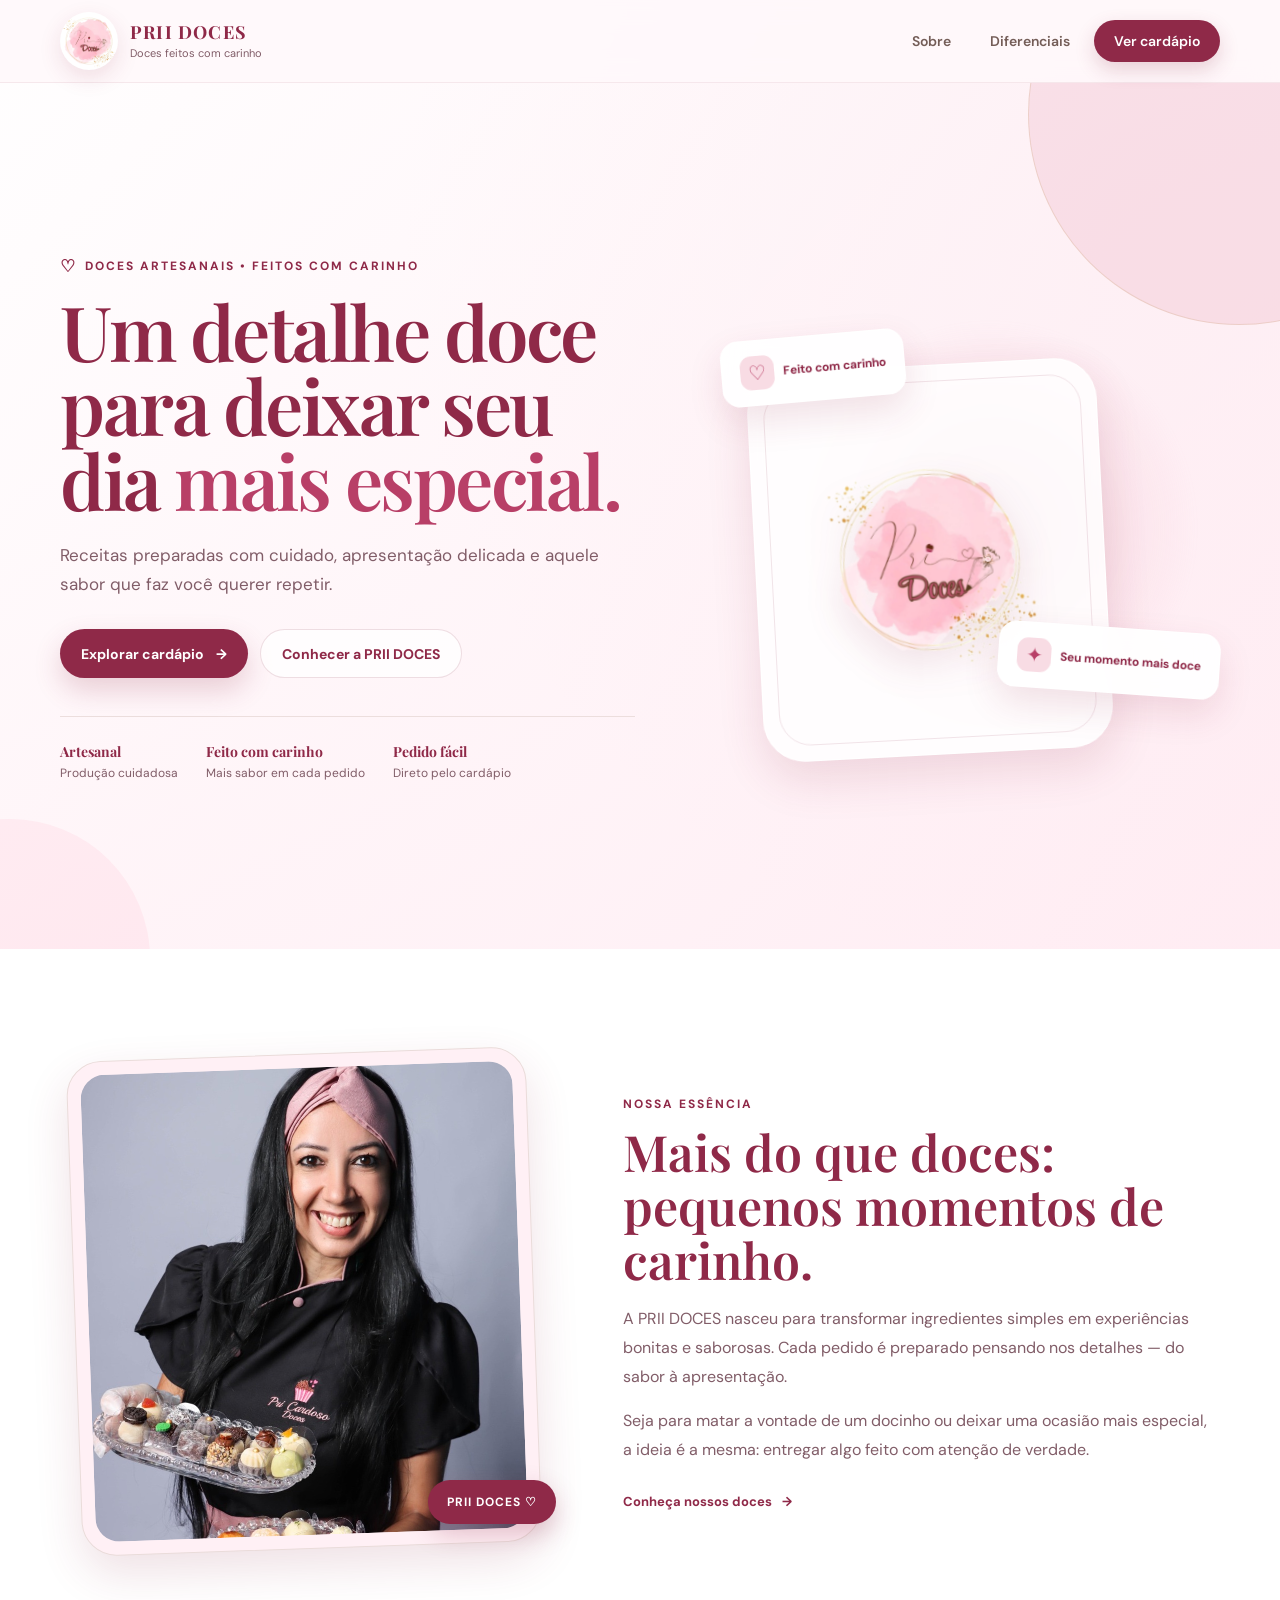
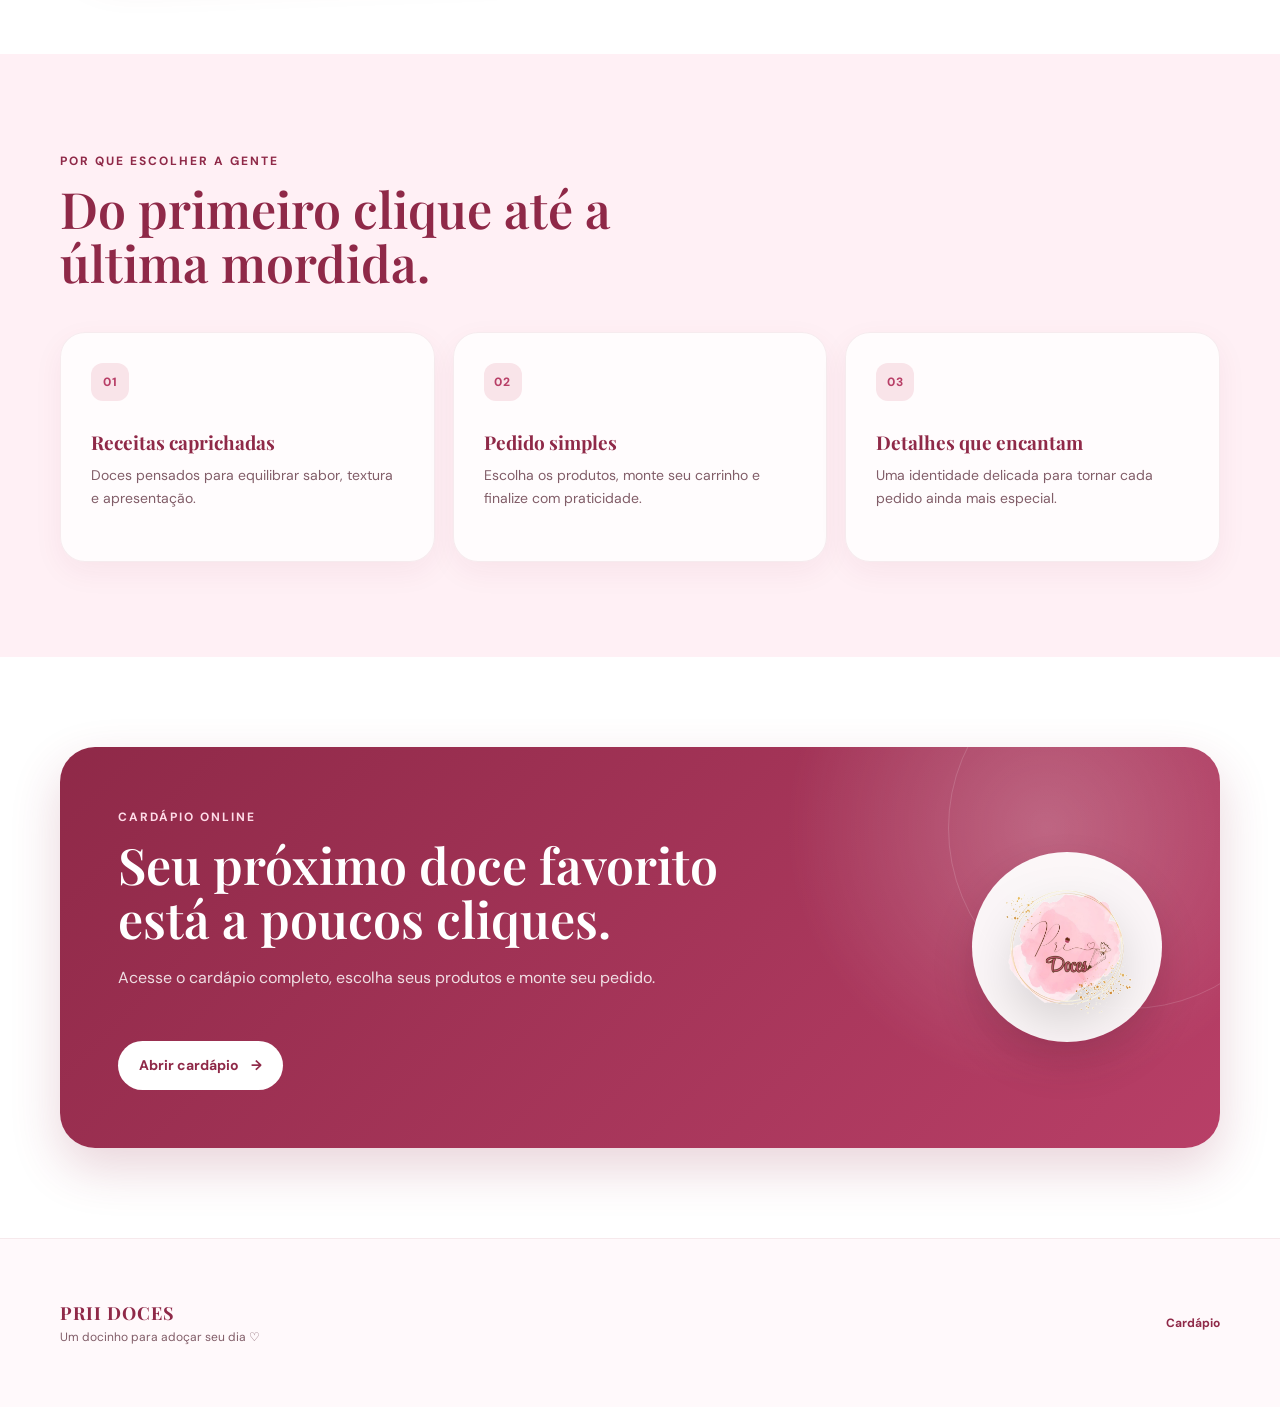
==== commit 2eda987a: "Add files via upload" ====
--- a/index.html
+++ b/index.html
@@ -1,21 +1,3 @@
-<!--
-=================================================================
-ARQUIVO HTML DOCUMENTADO
-
-Este projeto foi organizado para facilitar futuras alterações.
-
-SEÇÕES PRINCIPAIS:
-1. Cabeçalho
-2. Apresentação da empresa
-3. Cardápio
-4. Carrinho
-5. Rodapé
-
-DICA:
-Procure pelos comentários ===== para localizar cada área.
-=================================================================
--->
-
 <!DOCTYPE html>
 <html lang="pt-BR">
 <head>
@@ -23,18 +5,807 @@
   <meta name="viewport" content="width=device-width, initial-scale=1.0">
   <meta name="description" content="PRII DOCES — doces artesanais feitos com carinho. Conheça a marca e acesse nosso cardápio online.">
   <title>PRII DOCES | Doces artesanais</title>
+
   <link rel="preconnect" href="https://fonts.googleapis.com">
   <link rel="preconnect" href="https://fonts.gstatic.com" crossorigin>
   <link href="https://fonts.googleapis.com/css2?family=DM+Sans:wght@400;500;600;700&family=Playfair+Display:wght@500;600;700&display=swap" rel="stylesheet">
+
+  <!-- O cardápio permanece em uma página separada; o botão abaixo abre o cardápio. -->
   <link rel="stylesheet" href="landing.css">
+
+  <style>
+    :root {
+      --pink-dark: #8f2948;
+      --pink: #b83f67;
+      --pink-soft: #e9a4b9;
+      --pink-light: #fff0f5;
+      --cream: #fff9fb;
+      --text: #4b2431;
+      --muted: #815d68;
+      --white: #ffffff;
+      --shadow: 0 18px 45px rgba(143, 41, 72, .14);
+    }
+
+    * {
+      box-sizing: border-box;
+    }
+
+    html {
+      scroll-behavior: smooth;
+    }
+
+    body {
+      margin: 0;
+      color: var(--text);
+      background:
+        radial-gradient(circle at 90% 8%, rgba(233,164,185,.28), transparent 25%),
+        radial-gradient(circle at 5% 35%, rgba(255,210,224,.35), transparent 25%),
+        var(--cream);
+      font-family: "DM Sans", sans-serif;
+    }
+
+    a {
+      color: inherit;
+    }
+
+    .landing-container {
+      width: min(1160px, calc(100% - 38px));
+      margin: 0 auto;
+    }
+
+    /* =========================
+       CABEÇALHO
+       ========================= */
+
+    .landing-header {
+      position: sticky;
+      top: 0;
+      z-index: 20;
+      background: rgba(255,249,251,.92);
+      border-bottom: 1px solid rgba(143,41,72,.08);
+      backdrop-filter: blur(14px);
+    }
+
+    .nav-wrap {
+      min-height: 82px;
+      display: flex;
+      align-items: center;
+      justify-content: space-between;
+      gap: 28px;
+    }
+
+    .landing-brand {
+      display: flex;
+      align-items: center;
+      gap: 12px;
+      text-decoration: none;
+    }
+
+    .landing-brand img {
+      width: 58px;
+      height: 58px;
+      object-fit: contain;
+      border-radius: 50%;
+      background: #fff;
+      box-shadow: 0 8px 22px rgba(143,41,72,.13);
+    }
+
+    .landing-brand span {
+      display: flex;
+      flex-direction: column;
+      line-height: 1.05;
+    }
+
+    .landing-brand strong {
+      color: var(--pink-dark);
+      font-size: 18px;
+      letter-spacing: 1.2px;
+    }
+
+    .landing-brand small {
+      margin-top: 5px;
+      color: var(--muted);
+      font-size: 11px;
+    }
+
+    .landing-nav {
+      display: flex;
+      align-items: center;
+      gap: 9px;
+    }
+
+    .landing-nav a {
+      padding: 11px 15px;
+      border-radius: 999px;
+      text-decoration: none;
+      color: var(--text);
+      font-size: 14px;
+      font-weight: 600;
+      transition: .2s ease;
+    }
+
+    .landing-nav a:hover {
+      background: var(--pink-light);
+      color: var(--pink-dark);
+    }
+
+    .landing-nav .nav-cta {
+      color: #fff;
+      background: var(--pink-dark);
+      padding: 12px 20px;
+      box-shadow: 0 8px 20px rgba(143,41,72,.2);
+    }
+
+    .landing-nav .nav-cta:hover {
+      color: #fff;
+      background: #721f39;
+      transform: translateY(-1px);
+    }
+
+    /* =========================
+       HERO
+       ========================= */
+
+    .landing-hero {
+      position: relative;
+      overflow: hidden;
+      padding: 86px 0 78px;
+      background:
+        linear-gradient(135deg, rgba(255,255,255,.76), rgba(255,235,242,.92));
+    }
+
+    .landing-hero::before,
+    .landing-hero::after {
+      content: "";
+      position: absolute;
+      border-radius: 50%;
+      pointer-events: none;
+    }
+
+    .landing-hero::before {
+      width: 420px;
+      height: 420px;
+      right: -170px;
+      top: -180px;
+      background: rgba(233,164,185,.24);
+    }
+
+    .landing-hero::after {
+      width: 280px;
+      height: 280px;
+      left: -130px;
+      bottom: -150px;
+      background: rgba(255,197,216,.25);
+    }
+
+    .hero-grid {
+      position: relative;
+      z-index: 1;
+      display: grid;
+      grid-template-columns: 1.05fr .95fr;
+      align-items: center;
+      gap: 65px;
+    }
+
+    .hero-copy {
+      max-width: 650px;
+    }
+
+    .hero-kicker,
+    .section-kicker {
+      color: var(--pink-dark);
+      font-size: 12px;
+      font-weight: 700;
+      letter-spacing: 2px;
+    }
+
+    .hero-kicker {
+      display: inline-flex;
+      align-items: center;
+      gap: 8px;
+      margin-bottom: 17px;
+    }
+
+    .hero-kicker::before {
+      content: "♡";
+      font-size: 17px;
+    }
+
+    .hero-copy h1 {
+      margin: 0;
+      max-width: 650px;
+      color: var(--pink-dark);
+      font-family: "Playfair Display", serif;
+      font-size: clamp(44px, 6vw, 76px);
+      line-height: .98;
+      letter-spacing: -2.5px;
+    }
+
+    .hero-copy h1 em {
+      color: var(--pink);
+      font-style: normal;
+    }
+
+    .hero-copy > p {
+      max-width: 560px;
+      margin: 24px 0 0;
+      color: var(--muted);
+      font-size: 17px;
+      line-height: 1.7;
+    }
+
+    .hero-actions {
+      display: flex;
+      flex-wrap: wrap;
+      gap: 12px;
+      margin-top: 30px;
+    }
+
+    .button {
+      display: inline-flex;
+      align-items: center;
+      justify-content: center;
+      gap: 12px;
+      min-height: 49px;
+      padding: 0 21px;
+      border-radius: 999px;
+      text-decoration: none;
+      font-size: 14px;
+      font-weight: 700;
+      transition: .2s ease;
+    }
+
+    .button-primary {
+      color: #fff;
+      background: var(--pink-dark);
+      box-shadow: 0 12px 28px rgba(143,41,72,.2);
+    }
+
+    .button-primary:hover {
+      background: #721f39;
+      transform: translateY(-2px);
+    }
+
+    .button-secondary {
+      color: var(--pink-dark);
+      background: rgba(255,255,255,.75);
+      border: 1px solid rgba(143,41,72,.15);
+    }
+
+    .button-secondary:hover {
+      background: #fff;
+      transform: translateY(-2px);
+    }
+
+    .hero-proof {
+      display: flex;
+      flex-wrap: wrap;
+      gap: 28px;
+      margin-top: 38px;
+    }
+
+    .hero-proof div {
+      display: flex;
+      flex-direction: column;
+      gap: 4px;
+    }
+
+    .hero-proof strong {
+      color: var(--pink-dark);
+      font-size: 14px;
+    }
+
+    .hero-proof span {
+      color: var(--muted);
+      font-size: 12px;
+    }
+
+    /* =========================
+       BLOCO VISUAL
+       ========================= */
+
+    .hero-visual {
+      position: relative;
+      min-height: 510px;
+      display: flex;
+      align-items: center;
+      justify-content: center;
+    }
+
+    .visual-glow {
+      position: absolute;
+      width: 420px;
+      height: 420px;
+      border-radius: 50%;
+      background: radial-gradient(circle, rgba(184,63,103,.22), rgba(233,164,185,.12) 48%, transparent 70%);
+    }
+
+    .main-card {
+      position: relative;
+      z-index: 2;
+      width: min(350px, 80%);
+      aspect-ratio: 1 / 1;
+      display: flex;
+      align-items: center;
+      justify-content: center;
+      padding: 35px;
+      border-radius: 42px;
+      background: rgba(255,255,255,.84);
+      border: 1px solid rgba(255,255,255,.95);
+      box-shadow: var(--shadow);
+      transform: rotate(-3deg);
+    }
+
+    .main-card::before {
+      content: "";
+      position: absolute;
+      inset: 15px;
+      border: 1px solid rgba(143,41,72,.12);
+      border-radius: 32px;
+    }
+
+    .main-card img {
+      position: relative;
+      z-index: 2;
+      width: 80%;
+      height: 80%;
+      object-fit: contain;
+      filter: drop-shadow(0 15px 18px rgba(143,41,72,.12));
+    }
+
+    .mini-card {
+      position: absolute;
+      z-index: 4;
+      display: flex;
+      align-items: center;
+      gap: 9px;
+      padding: 15px 18px;
+      border-radius: 18px;
+      background: rgba(255,255,255,.92);
+      box-shadow: 0 15px 35px rgba(143,41,72,.13);
+      color: var(--pink-dark);
+      font-size: 12px;
+    }
+
+    .mini-card span {
+      color: var(--pink);
+      font-size: 20px;
+    }
+
+    .mini-one {
+      top: 72px;
+      left: 4%;
+      transform: rotate(-5deg);
+    }
+
+    .mini-two {
+      right: 0;
+      bottom: 80px;
+      transform: rotate(4deg);
+    }
+
+    /* =========================
+       SOBRE
+       ========================= */
+
+    .brand-story {
+      padding: 105px 0;
+      background: #fff;
+    }
+
+    .story-grid {
+      display: grid;
+      grid-template-columns: .9fr 1.1fr;
+      gap: 75px;
+      align-items: center;
+    }
+
+    .story-photo-wrap {
+      position: relative;
+      max-width: 460px;
+      margin: 0 auto;
+    }
+
+    .story-photo-frame {
+      overflow: hidden;
+      border-radius: 35px;
+      box-shadow: var(--shadow);
+      background: var(--pink-light);
+      transform: rotate(-2deg);
+    }
+
+    .story-photo-frame img {
+      display: block;
+      width: 100%;
+      aspect-ratio: 1 / 1.08;
+      object-fit: cover;
+    }
+
+    .story-badge {
+      position: absolute;
+      right: -22px;
+      bottom: 25px;
+      padding: 14px 19px;
+      border-radius: 999px;
+      background: var(--pink-dark);
+      color: #fff;
+      font-size: 12px;
+      font-weight: 700;
+      box-shadow: 0 10px 25px rgba(143,41,72,.25);
+    }
+
+    .story-copy h2,
+    .section-heading h2,
+    .preview-card h2 {
+      margin: 12px 0 18px;
+      color: var(--pink-dark);
+      font-family: "Playfair Display", serif;
+      font-size: clamp(32px, 4vw, 50px);
+      line-height: 1.08;
+    }
+
+    .story-copy p {
+      margin: 0 0 16px;
+      color: var(--muted);
+      line-height: 1.8;
+    }
+
+    .text-link {
+      display: inline-flex;
+      gap: 10px;
+      margin-top: 12px;
+      color: var(--pink-dark);
+      font-weight: 700;
+      text-decoration: none;
+    }
+
+    .text-link:hover {
+      color: var(--pink);
+    }
+
+    /* =========================
+       DIFERENCIAIS
+       ========================= */
+
+    .benefits {
+      padding: 95px 0;
+      background: var(--pink-light);
+    }
+
+    .section-heading {
+      max-width: 700px;
+      margin-bottom: 40px;
+    }
+
+    .benefit-grid {
+      display: grid;
+      grid-template-columns: repeat(3, 1fr);
+      gap: 18px;
+    }
+
+    .benefit-grid article {
+      min-height: 230px;
+      padding: 30px;
+      border-radius: 25px;
+      background: rgba(255,255,255,.78);
+      border: 1px solid rgba(143,41,72,.08);
+      box-shadow: 0 10px 30px rgba(143,41,72,.06);
+    }
+
+    .benefit-grid article > span {
+      color: var(--pink);
+      font-weight: 800;
+      font-size: 12px;
+      letter-spacing: 1px;
+    }
+
+    .benefit-grid h3 {
+      margin: 28px 0 9px;
+      color: var(--pink-dark);
+      font-size: 19px;
+    }
+
+    .benefit-grid p {
+      margin: 0;
+      color: var(--muted);
+      line-height: 1.65;
+      font-size: 14px;
+    }
+
+    /* =========================
+       CHAMADA PARA O CARDÁPIO
+       ========================= */
+
+    .menu-preview {
+      padding: 90px 0;
+      background: #fff;
+    }
+
+    .preview-card {
+      position: relative;
+      overflow: hidden;
+      min-height: 350px;
+      display: flex;
+      align-items: center;
+      justify-content: space-between;
+      gap: 40px;
+      padding: 58px;
+      border-radius: 35px;
+      background:
+        radial-gradient(circle at 85% 20%, rgba(255,255,255,.23), transparent 25%),
+        linear-gradient(135deg, #8f2948, #b83f67);
+      box-shadow: 0 20px 50px rgba(143,41,72,.2);
+    }
+
+    .preview-card > div:first-child {
+      max-width: 650px;
+    }
+
+    .preview-card .section-kicker {
+      color: #ffdce8;
+    }
+
+    .preview-card h2 {
+      color: #fff;
+    }
+
+    .preview-card p {
+      max-width: 570px;
+      margin: 0 0 25px;
+      color: rgba(255,255,255,.84);
+      line-height: 1.7;
+    }
+
+    .button-light {
+      color: var(--pink-dark);
+      background: #fff;
+    }
+
+    .button-light:hover {
+      transform: translateY(-2px);
+      background: #fff5f8;
+    }
+
+    .preview-seal {
+      flex: 0 0 190px;
+      width: 190px;
+      height: 190px;
+      padding: 25px;
+      display: grid;
+      place-items: center;
+      border-radius: 50%;
+      background: rgba(255,255,255,.95);
+      box-shadow: 0 20px 40px rgba(70,12,31,.18);
+    }
+
+    .preview-seal img {
+      width: 100%;
+      height: 100%;
+      object-fit: contain;
+    }
+
+    /* =========================
+       RODAPÉ
+       ========================= */
+
+    .landing-footer {
+      padding: 28px 0;
+      background: #fff9fb;
+      border-top: 1px solid rgba(143,41,72,.08);
+    }
+
+    .footer-wrap {
+      display: flex;
+      align-items: center;
+      justify-content: space-between;
+      gap: 20px;
+    }
+
+    .footer-wrap div {
+      display: flex;
+      flex-direction: column;
+      gap: 4px;
+    }
+
+    .footer-wrap strong,
+    .footer-wrap a {
+      color: var(--pink-dark);
+    }
+
+    .footer-wrap strong {
+      letter-spacing: 1px;
+    }
+
+    .footer-wrap span {
+      color: var(--muted);
+      font-size: 12px;
+    }
+
+    .footer-wrap a {
+      font-weight: 700;
+      text-decoration: none;
+    }
+
+    /* =========================
+       CELULAR
+       ========================= */
+
+    @media (max-width: 850px) {
+      .landing-header {
+        position: relative;
+      }
+
+      .nav-wrap {
+        min-height: 72px;
+      }
+
+      .landing-nav a:not(.nav-cta) {
+        display: none;
+      }
+
+      .landing-brand img {
+        width: 50px;
+        height: 50px;
+      }
+
+      .landing-brand strong {
+        font-size: 16px;
+      }
+
+      .landing-hero {
+        padding: 60px 0;
+      }
+
+      .hero-grid,
+      .story-grid {
+        grid-template-columns: 1fr;
+        gap: 45px;
+      }
+
+      .hero-copy {
+        text-align: center;
+        margin: 0 auto;
+      }
+
+      .hero-copy > p {
+        margin-left: auto;
+        margin-right: auto;
+      }
+
+      .hero-actions,
+      .hero-proof {
+        justify-content: center;
+      }
+
+      .hero-visual {
+        min-height: 420px;
+      }
+
+      .main-card {
+        width: min(320px, 78%);
+      }
+
+      .mini-one {
+        left: 0;
+        top: 55px;
+      }
+
+      .mini-two {
+        right: 0;
+        bottom: 55px;
+      }
+
+      .story-photo-wrap {
+        width: min(430px, 90%);
+      }
+
+      .story-copy {
+        text-align: center;
+      }
+
+      .benefit-grid {
+        grid-template-columns: 1fr;
+      }
+
+      .benefit-grid article {
+        min-height: auto;
+      }
+
+      .preview-card {
+        flex-direction: column;
+        align-items: flex-start;
+        padding: 40px 28px;
+      }
+
+      .preview-seal {
+        width: 135px;
+        height: 135px;
+        align-self: center;
+      }
+    }
+
+    @media (max-width: 520px) {
+      .landing-container {
+        width: min(100% - 26px, 1160px);
+      }
+
+      .landing-nav .nav-cta {
+        padding: 10px 14px;
+        font-size: 12px;
+      }
+
+      .hero-copy h1 {
+        font-size: 43px;
+        letter-spacing: -1.5px;
+      }
+
+      .hero-copy > p {
+        font-size: 15px;
+      }
+
+      .hero-proof {
+        gap: 18px;
+      }
+
+      .hero-proof div {
+        min-width: 125px;
+      }
+
+      .hero-visual {
+        min-height: 355px;
+      }
+
+      .main-card {
+        width: 270px;
+        border-radius: 32px;
+      }
+
+      .mini-card {
+        padding: 11px 13px;
+        font-size: 10px;
+      }
+
+      .mini-one {
+        left: -2px;
+        top: 28px;
+      }
+
+      .mini-two {
+        right: -2px;
+        bottom: 30px;
+      }
+
+      .brand-story,
+      .benefits,
+      .menu-preview {
+        padding: 65px 0;
+      }
+
+      .preview-card h2,
+      .story-copy h2,
+      .section-heading h2 {
+        font-size: 34px;
+      }
+
+      .footer-wrap {
+        flex-direction: column;
+        text-align: center;
+      }
+    }
+  </style>
 </head>
+
 <body>
   <header class="landing-header">
     <div class="landing-container nav-wrap">
       <a class="landing-brand" href="#inicio" aria-label="PRII DOCES - início">
         <img src="assets/logo-prii-doces.png" alt="Logo PRII DOCES">
-        <span><strong>PRII DOCES</strong><small>Doces feitos com carinho</small></span>
+        <span>
+          <strong>PRII DOCES</strong>
+          <small>Doces feitos com carinho</small>
+        </span>
       </a>
+
       <nav class="landing-nav" aria-label="Navegação principal">
         <a href="#sobre">Sobre</a>
         <a href="#diferenciais">Diferenciais</a>
@@ -48,25 +819,61 @@
       <div class="landing-container hero-grid">
         <div class="hero-copy">
           <span class="hero-kicker">DOCES ARTESANAIS • FEITOS COM CARINHO</span>
-          <h1>Um detalhe doce para deixar seu dia <em>mais especial.</em></h1>
-          <p>Receitas preparadas com cuidado, apresentação delicada e aquele sabor que faz você querer repetir.</p>
+
+          <h1>
+            Um detalhe doce para deixar seu dia
+            <em>mais especial.</em>
+          </h1>
+
+          <p>
+            Receitas preparadas com cuidado, apresentação delicada
+            e aquele sabor que faz você querer repetir.
+          </p>
+
           <div class="hero-actions">
-            <a class="button button-primary" href="cardapio.html">Explorar cardápio <span>→</span></a>
-            <a class="button button-secondary" href="#sobre">Conhecer a PRII DOCES</a>
+            <a class="button button-primary" href="cardapio.html">
+              Explorar cardápio <span>→</span>
+            </a>
+
+            <a class="button button-secondary" href="#sobre">
+              Conhecer a PRII DOCES
+            </a>
           </div>
+
           <div class="hero-proof">
-            <div><strong>Artesanal</strong><span>Produção cuidadosa</span></div>
-            <div><strong>Feito na hora</strong><span>Mais sabor e carinho</span></div>
-            <div><strong>Pedido fácil</strong><span>Direto pelo cardápio</span></div>
+            <div>
+              <strong>Artesanal</strong>
+              <span>Produção cuidadosa</span>
+            </div>
+
+            <div>
+              <strong>Feito com carinho</strong>
+              <span>Mais sabor em cada pedido</span>
+            </div>
+
+            <div>
+              <strong>Pedido fácil</strong>
+              <span>Direto pelo cardápio</span>
+            </div>
           </div>
         </div>
+
         <div class="hero-visual" aria-label="Apresentação da PRII DOCES">
           <div class="visual-glow"></div>
+
           <div class="visual-card main-card">
-            <img src="assets/selo-piu-doces.png" alt="Selo PRII DOCES">
+            <img src="assets/logo-prii-doces.png" alt="Logo PRII DOCES">
           </div>
-          <div class="visual-card mini-card mini-one"><span>♡</span><strong>Feito com carinho</strong></div>
-          <div class="visual-card mini-card mini-two"><span>✦</span><strong>Seu momento mais doce</strong></div>
+
+          <div class="visual-card mini-card mini-one">
+            <span>♡</span>
+            <strong>Feito com carinho</strong>
+          </div>
+
+          <div class="visual-card mini-card mini-two">
+            <span>✦</span>
+            <strong>Seu momento mais doce</strong>
+          </div>
         </div>
       </div>
     </section>
@@ -74,15 +881,31 @@
     <section class="brand-story" id="sobre">
       <div class="landing-container story-grid">
         <div class="story-photo-wrap">
-          <div class="story-photo-frame"><img src="assets/perfil.jpg" alt="PRII DOCES"></div>
+          <div class="story-photo-frame">
+            <img src="assets/perfil.jpg" alt="PRII DOCES">
+          </div>
           <span class="story-badge">PRII DOCES ♡</span>
         </div>
+
         <div class="story-copy">
           <span class="section-kicker">NOSSA ESSÊNCIA</span>
+
           <h2>Mais do que doces: pequenos momentos de carinho.</h2>
-          <p>A PRII DOCES nasceu para transformar ingredientes simples em experiências bonitas e saborosas. Cada pedido é preparado pensando nos detalhes — do sabor à apresentação.</p>
-          <p>Seja para matar a vontade de um docinho ou deixar uma ocasião mais especial, a ideia é a mesma: entregar algo feito com atenção de verdade.</p>
-          <a class="text-link" href="cardapio.html">Conheça nossos doces <span>→</span></a>
+
+          <p>
+            A PRII DOCES nasceu para transformar ingredientes simples
+            em experiências bonitas e saborosas. Cada pedido é preparado
+            pensando nos detalhes — do sabor à apresentação.
+          </p>
+
+          <p>
+            Seja para matar a vontade de um docinho ou deixar uma ocasião
+            mais especial, a ideia é a mesma: entregar algo feito com atenção de verdade.
+          </p>
+
+          <a class="text-link" href="cardapio.html">
+            Conheça nossos doces <span>→</span>
+          </a>
         </div>
       </div>
     </section>
@@ -93,30 +916,61 @@
           <span class="section-kicker">POR QUE ESCOLHER A GENTE</span>
           <h2>Do primeiro clique até a última mordida.</h2>
         </div>
+
         <div class="benefit-grid">
-          <article><span>01</span><h3>Receitas caprichadas</h3><p>Doces pensados para equilibrar sabor, textura e apresentação.</p></article>
-          <article><span>02</span><h3>Pedido simples</h3><p>Escolha os produtos, monte seu carrinho e finalize com praticidade.</p></article>
-          <article><span>03</span><h3>Detalhes que encantam</h3><p>Uma identidade delicada para tornar cada pedido ainda mais especial.</p></article>
+          <article>
+            <span>01</span>
+            <h3>Receitas caprichadas</h3>
+            <p>Doces pensados para equilibrar sabor, textura e apresentação.</p>
+          </article>
+
+          <article>
+            <span>02</span>
+            <h3>Pedido simples</h3>
+            <p>Escolha os produtos, monte seu carrinho e finalize com praticidade.</p>
+          </article>
+
+          <article>
+            <span>03</span>
+            <h3>Detalhes que encantam</h3>
+            <p>Uma identidade delicada para tornar cada pedido ainda mais especial.</p>
+          </article>
         </div>
       </div>
     </section>
 
+    <!-- Apenas um botão/link para abrir o cardápio existente.
+         O arquivo cardapio.html continua exatamente como estava. -->
     <section class="menu-preview">
       <div class="landing-container preview-card">
         <div>
           <span class="section-kicker">CARDÁPIO ONLINE</span>
+
           <h2>Seu próximo doce favorito está a poucos cliques.</h2>
-          <p>Acesse o cardápio completo, pesquise por categoria, personalize seus doces e monte seu pedido.</p>
-          <a class="button button-light" href="cardapio.html">Abrir cardápio <span>→</span></a>
+
+          <p>
+            Acesse o cardápio completo, escolha seus produtos e monte seu pedido.
+          </p>
+
+          <a class="button button-light" href="cardapio.html">
+            Abrir cardápio <span>→</span>
+          </a>
         </div>
-        <div class="preview-seal"><img src="assets/logo-prii-doces.png" alt="PRII DOCES"></div>
+
+        <div class="preview-seal">
+          <img src="assets/logo-prii-doces.png" alt="PRII DOCES">
+        </div>
       </div>
     </section>
   </main>
 
   <footer class="landing-footer">
     <div class="landing-container footer-wrap">
-      <div><strong>PRII DOCES</strong><span>Um docinho para adoçar seu dia ♡</span></div>
+      <div>
+        <strong>PRII DOCES</strong>
+        <span>Um docinho para adoçar seu dia ♡</span>
+      </div>
+
       <a href="cardapio.html">Cardápio</a>
     </div>
   </footer>
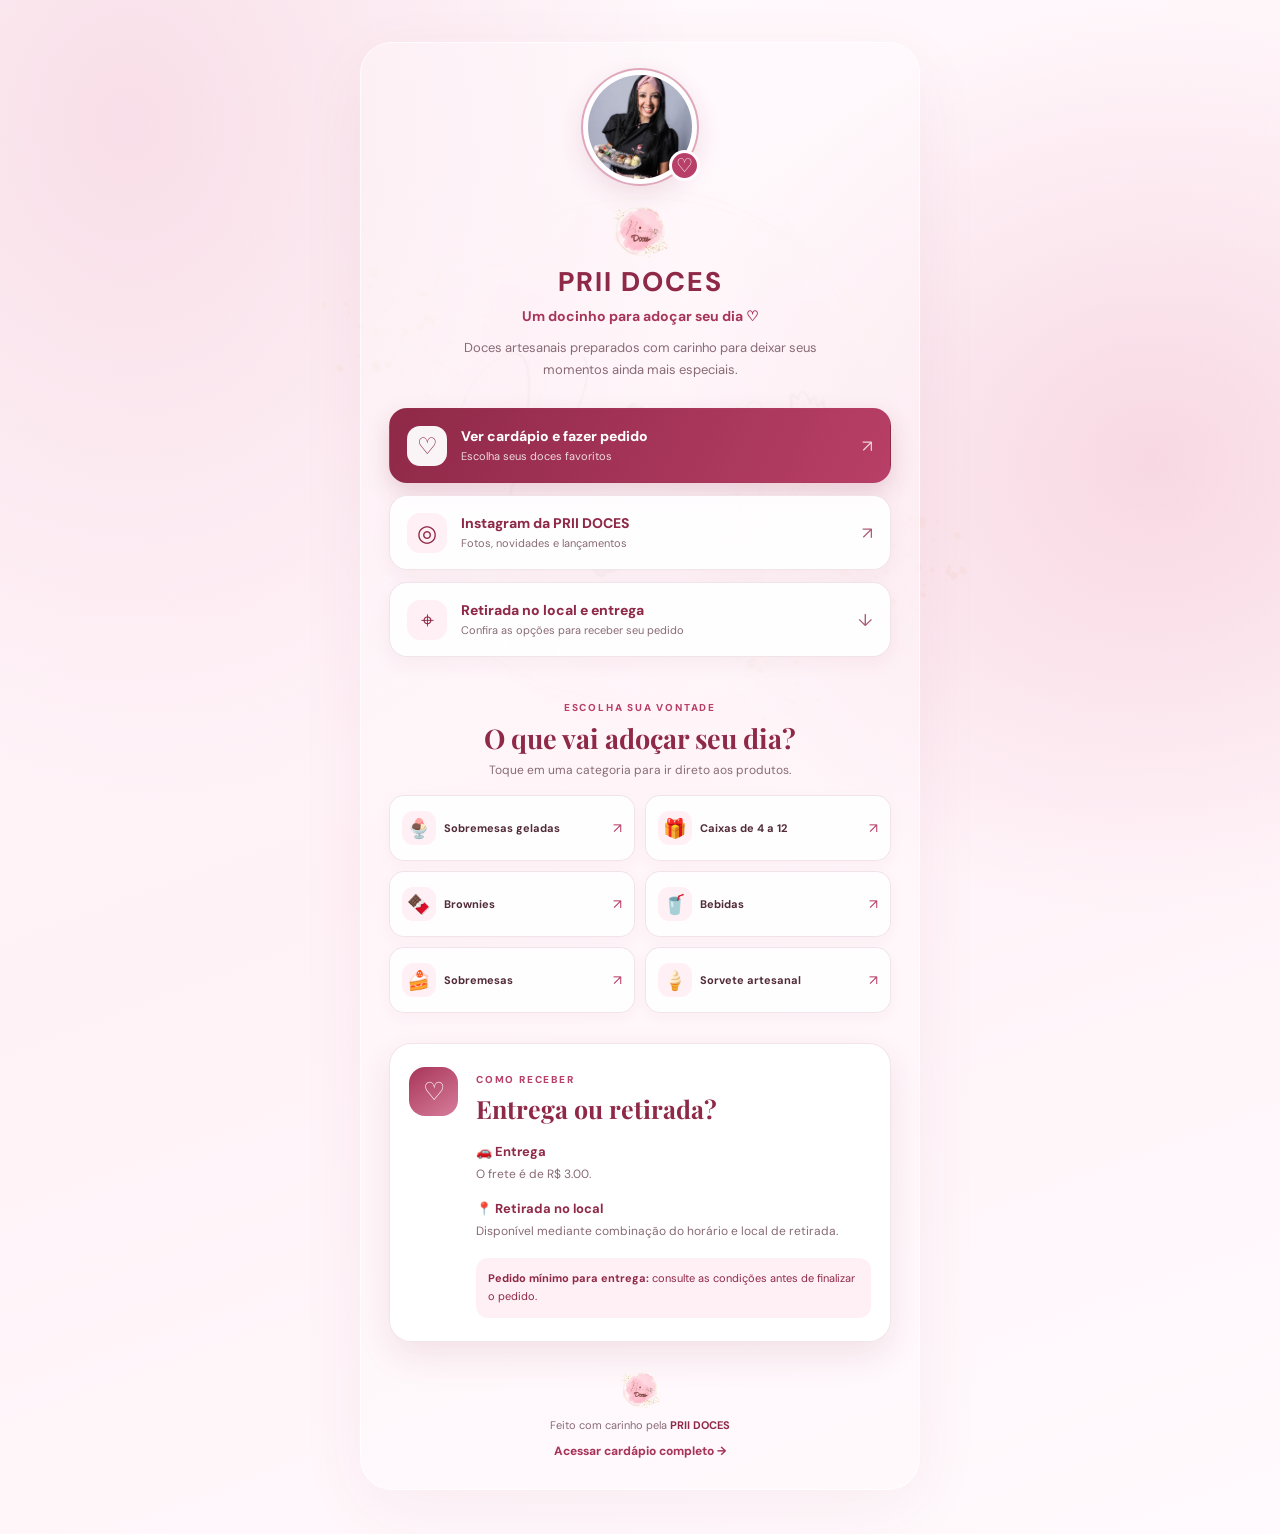
==== commit 0fb59dd1: "Add files via upload" ====
--- a/index.html
+++ b/index.html
@@ -3,976 +3,95 @@
 <head>
   <meta charset="UTF-8">
   <meta name="viewport" content="width=device-width, initial-scale=1.0">
-  <meta name="description" content="PRII DOCES — doces artesanais feitos com carinho. Conheça a marca e acesse nosso cardápio online.">
-  <title>PRII DOCES | Doces artesanais</title>
+  <meta name="theme-color" content="#f8dce6">
+  <meta name="description" content="PRII DOCES — cardápio, encomendas, retirada e entrega de doces artesanais.">
+  <title>PRII DOCES | Links e cardápio</title>
 
+  <!-- Fontes usadas na página de links. -->
   <link rel="preconnect" href="https://fonts.googleapis.com">
   <link rel="preconnect" href="https://fonts.gstatic.com" crossorigin>
-  <link href="https://fonts.googleapis.com/css2?family=DM+Sans:wght@400;500;600;700&family=Playfair+Display:wght@500;600;700&display=swap" rel="stylesheet">
+  <link href="https://fonts.googleapis.com/css2?family=DM+Sans:wght@400;500;600;700;800&family=Playfair+Display:wght@600;700&display=swap" rel="stylesheet">
 
-  <!-- O cardápio permanece em uma página separada; o botão abaixo abre o cardápio. -->
-  <link rel="stylesheet" href="landing.css">
+  <!-- CSS separado: toda a aparência da primeira tela fica neste arquivo. -->
+  <link rel="stylesheet" href="css/index.css">
+</head>
+<body>
+  <!-- Marca d'água decorativa: o PNG tem fundo transparente. -->
+  <div class="background-mark" aria-hidden="true">
+    <img src="assets/logo-prii-doces.png" alt="">
+  </div>
 
-  <style>
-    :root {
-      --pink-dark: #8f2948;
-      --pink: #b83f67;
-      --pink-soft: #e9a4b9;
-      --pink-light: #fff0f5;
-      --cream: #fff9fb;
-      --text: #4b2431;
-      --muted: #815d68;
-      --white: #ffffff;
-      --shadow: 0 18px 45px rgba(143, 41, 72, .14);
-    }
+  <main class="link-page" id="inicio">
+    <!-- Perfil principal, no estilo de uma página de links. -->
+    <header class="profile-header">
+      <div class="profile-photo-wrap">
+        <img class="profile-photo" src="assets/perfil.jpg" alt="Foto da PRII DOCES">
+        <span class="profile-heart" aria-hidden="true">♡</span>
+      </div>
 
-    * {
-      box-sizing: border-box;
-    }
+      <img class="profile-logo" src="assets/logo-prii-doces.png" alt="PRII DOCES">
+      <h1>PRII DOCES</h1>
+      <p class="profile-tagline">Um docinho para adoçar seu dia ♡</p>
+      <p class="profile-description">Doces artesanais preparados com carinho para deixar seus momentos ainda mais especiais.</p>
+    </header>
 
-    html {
-      scroll-behavior: smooth;
-    }
-
-    body {
-      margin: 0;
-      color: var(--text);
-      background:
-        radial-gradient(circle at 90% 8%, rgba(233,164,185,.28), transparent 25%),
-        radial-gradient(circle at 5% 35%, rgba(255,210,224,.35), transparent 25%),
-        var(--cream);
-      font-family: "DM Sans", sans-serif;
-    }
-
-    a {
-      color: inherit;
-    }
-
-    .landing-container {
-      width: min(1160px, calc(100% - 38px));
-      margin: 0 auto;
-    }
-
-    /* =========================
-       CABEÇALHO
-       ========================= */
-
-    .landing-header {
-      position: sticky;
-      top: 0;
-      z-index: 20;
-      background: rgba(255,249,251,.92);
-      border-bottom: 1px solid rgba(143,41,72,.08);
-      backdrop-filter: blur(14px);
-    }
-
-    .nav-wrap {
-      min-height: 82px;
-      display: flex;
-      align-items: center;
-      justify-content: space-between;
-      gap: 28px;
-    }
-
-    .landing-brand {
-      display: flex;
-      align-items: center;
-      gap: 12px;
-      text-decoration: none;
-    }
-
-    .landing-brand img {
-      width: 58px;
-      height: 58px;
-      object-fit: contain;
-      border-radius: 50%;
-      background: #fff;
-      box-shadow: 0 8px 22px rgba(143,41,72,.13);
-    }
-
-    .landing-brand span {
-      display: flex;
-      flex-direction: column;
-      line-height: 1.05;
-    }
-
-    .landing-brand strong {
-      color: var(--pink-dark);
-      font-size: 18px;
-      letter-spacing: 1.2px;
-    }
-
-    .landing-brand small {
-      margin-top: 5px;
-      color: var(--muted);
-      font-size: 11px;
-    }
-
-    .landing-nav {
-      display: flex;
-      align-items: center;
-      gap: 9px;
-    }
-
-    .landing-nav a {
-      padding: 11px 15px;
-      border-radius: 999px;
-      text-decoration: none;
-      color: var(--text);
-      font-size: 14px;
-      font-weight: 600;
-      transition: .2s ease;
-    }
-
-    .landing-nav a:hover {
-      background: var(--pink-light);
-      color: var(--pink-dark);
-    }
-
-    .landing-nav .nav-cta {
-      color: #fff;
-      background: var(--pink-dark);
-      padding: 12px 20px;
-      box-shadow: 0 8px 20px rgba(143,41,72,.2);
-    }
-
-    .landing-nav .nav-cta:hover {
-      color: #fff;
-      background: #721f39;
-      transform: translateY(-1px);
-    }
-
-    /* =========================
-       HERO
-       ========================= */
-
-    .landing-hero {
-      position: relative;
-      overflow: hidden;
-      padding: 86px 0 78px;
-      background:
-        linear-gradient(135deg, rgba(255,255,255,.76), rgba(255,235,242,.92));
-    }
-
-    .landing-hero::before,
-    .landing-hero::after {
-      content: "";
-      position: absolute;
-      border-radius: 50%;
-      pointer-events: none;
-    }
-
-    .landing-hero::before {
-      width: 420px;
-      height: 420px;
-      right: -170px;
-      top: -180px;
-      background: rgba(233,164,185,.24);
-    }
-
-    .landing-hero::after {
-      width: 280px;
-      height: 280px;
-      left: -130px;
-      bottom: -150px;
-      background: rgba(255,197,216,.25);
-    }
-
-    .hero-grid {
-      position: relative;
-      z-index: 1;
-      display: grid;
-      grid-template-columns: 1.05fr .95fr;
-      align-items: center;
-      gap: 65px;
-    }
-
-    .hero-copy {
-      max-width: 650px;
-    }
-
-    .hero-kicker,
-    .section-kicker {
-      color: var(--pink-dark);
-      font-size: 12px;
-      font-weight: 700;
-      letter-spacing: 2px;
-    }
-
-    .hero-kicker {
-      display: inline-flex;
-      align-items: center;
-      gap: 8px;
-      margin-bottom: 17px;
-    }
-
-    .hero-kicker::before {
-      content: "♡";
-      font-size: 17px;
-    }
-
-    .hero-copy h1 {
-      margin: 0;
-      max-width: 650px;
-      color: var(--pink-dark);
-      font-family: "Playfair Display", serif;
-      font-size: clamp(44px, 6vw, 76px);
-      line-height: .98;
-      letter-spacing: -2.5px;
-    }
-
-    .hero-copy h1 em {
-      color: var(--pink);
-      font-style: normal;
-    }
-
-    .hero-copy > p {
-      max-width: 560px;
-      margin: 24px 0 0;
-      color: var(--muted);
-      font-size: 17px;
-      line-height: 1.7;
-    }
-
-    .hero-actions {
-      display: flex;
-      flex-wrap: wrap;
-      gap: 12px;
-      margin-top: 30px;
-    }
-
-    .button {
-      display: inline-flex;
-      align-items: center;
-      justify-content: center;
-      gap: 12px;
-      min-height: 49px;
-      padding: 0 21px;
-      border-radius: 999px;
-      text-decoration: none;
-      font-size: 14px;
-      font-weight: 700;
-      transition: .2s ease;
-    }
-
-    .button-primary {
-      color: #fff;
-      background: var(--pink-dark);
-      box-shadow: 0 12px 28px rgba(143,41,72,.2);
-    }
-
-    .button-primary:hover {
-      background: #721f39;
-      transform: translateY(-2px);
-    }
-
-    .button-secondary {
-      color: var(--pink-dark);
-      background: rgba(255,255,255,.75);
-      border: 1px solid rgba(143,41,72,.15);
-    }
-
-    .button-secondary:hover {
-      background: #fff;
-      transform: translateY(-2px);
-    }
-
-    .hero-proof {
-      display: flex;
-      flex-wrap: wrap;
-      gap: 28px;
-      margin-top: 38px;
-    }
-
-    .hero-proof div {
-      display: flex;
-      flex-direction: column;
-      gap: 4px;
-    }
-
-    .hero-proof strong {
-      color: var(--pink-dark);
-      font-size: 14px;
-    }
-
-    .hero-proof span {
-      color: var(--muted);
-      font-size: 12px;
-    }
-
-    /* =========================
-       BLOCO VISUAL
-       ========================= */
-
-    .hero-visual {
-      position: relative;
-      min-height: 510px;
-      display: flex;
-      align-items: center;
-      justify-content: center;
-    }
-
-    .visual-glow {
-      position: absolute;
-      width: 420px;
-      height: 420px;
-      border-radius: 50%;
-      background: radial-gradient(circle, rgba(184,63,103,.22), rgba(233,164,185,.12) 48%, transparent 70%);
-    }
-
-    .main-card {
-      position: relative;
-      z-index: 2;
-      width: min(350px, 80%);
-      aspect-ratio: 1 / 1;
-      display: flex;
-      align-items: center;
-      justify-content: center;
-      padding: 35px;
-      border-radius: 42px;
-      background: rgba(255,255,255,.84);
-      border: 1px solid rgba(255,255,255,.95);
-      box-shadow: var(--shadow);
-      transform: rotate(-3deg);
-    }
-
-    .main-card::before {
-      content: "";
-      position: absolute;
-      inset: 15px;
-      border: 1px solid rgba(143,41,72,.12);
-      border-radius: 32px;
-    }
-
-    .main-card img {
-      position: relative;
-      z-index: 2;
-      width: 80%;
-      height: 80%;
-      object-fit: contain;
-      filter: drop-shadow(0 15px 18px rgba(143,41,72,.12));
-    }
-
-    .mini-card {
-      position: absolute;
-      z-index: 4;
-      display: flex;
-      align-items: center;
-      gap: 9px;
-      padding: 15px 18px;
-      border-radius: 18px;
-      background: rgba(255,255,255,.92);
-      box-shadow: 0 15px 35px rgba(143,41,72,.13);
-      color: var(--pink-dark);
-      font-size: 12px;
-    }
-
-    .mini-card span {
-      color: var(--pink);
-      font-size: 20px;
-    }
-
-    .mini-one {
-      top: 72px;
-      left: 4%;
-      transform: rotate(-5deg);
-    }
-
-    .mini-two {
-      right: 0;
-      bottom: 80px;
-      transform: rotate(4deg);
-    }
-
-    /* =========================
-       SOBRE
-       ========================= */
-
-    .brand-story {
-      padding: 105px 0;
-      background: #fff;
-    }
-
-    .story-grid {
-      display: grid;
-      grid-template-columns: .9fr 1.1fr;
-      gap: 75px;
-      align-items: center;
-    }
-
-    .story-photo-wrap {
-      position: relative;
-      max-width: 460px;
-      margin: 0 auto;
-    }
-
-    .story-photo-frame {
-      overflow: hidden;
-      border-radius: 35px;
-      box-shadow: var(--shadow);
-      background: var(--pink-light);
-      transform: rotate(-2deg);
-    }
-
-    .story-photo-frame img {
-      display: block;
-      width: 100%;
-      aspect-ratio: 1 / 1.08;
-      object-fit: cover;
-    }
-
-    .story-badge {
-      position: absolute;
-      right: -22px;
-      bottom: 25px;
-      padding: 14px 19px;
-      border-radius: 999px;
-      background: var(--pink-dark);
-      color: #fff;
-      font-size: 12px;
-      font-weight: 700;
-      box-shadow: 0 10px 25px rgba(143,41,72,.25);
-    }
-
-    .story-copy h2,
-    .section-heading h2,
-    .preview-card h2 {
-      margin: 12px 0 18px;
-      color: var(--pink-dark);
-      font-family: "Playfair Display", serif;
-      font-size: clamp(32px, 4vw, 50px);
-      line-height: 1.08;
-    }
-
-    .story-copy p {
-      margin: 0 0 16px;
-      color: var(--muted);
-      line-height: 1.8;
-    }
-
-    .text-link {
-      display: inline-flex;
-      gap: 10px;
-      margin-top: 12px;
-      color: var(--pink-dark);
-      font-weight: 700;
-      text-decoration: none;
-    }
-
-    .text-link:hover {
-      color: var(--pink);
-    }
-
-    /* =========================
-       DIFERENCIAIS
-       ========================= */
-
-    .benefits {
-      padding: 95px 0;
-      background: var(--pink-light);
-    }
-
-    .section-heading {
-      max-width: 700px;
-      margin-bottom: 40px;
-    }
-
-    .benefit-grid {
-      display: grid;
-      grid-template-columns: repeat(3, 1fr);
-      gap: 18px;
-    }
-
-    .benefit-grid article {
-      min-height: 230px;
-      padding: 30px;
-      border-radius: 25px;
-      background: rgba(255,255,255,.78);
-      border: 1px solid rgba(143,41,72,.08);
-      box-shadow: 0 10px 30px rgba(143,41,72,.06);
-    }
-
-    .benefit-grid article > span {
-      color: var(--pink);
-      font-weight: 800;
-      font-size: 12px;
-      letter-spacing: 1px;
-    }
-
-    .benefit-grid h3 {
-      margin: 28px 0 9px;
-      color: var(--pink-dark);
-      font-size: 19px;
-    }
-
-    .benefit-grid p {
-      margin: 0;
-      color: var(--muted);
-      line-height: 1.65;
-      font-size: 14px;
-    }
-
-    /* =========================
-       CHAMADA PARA O CARDÁPIO
-       ========================= */
-
-    .menu-preview {
-      padding: 90px 0;
-      background: #fff;
-    }
-
-    .preview-card {
-      position: relative;
-      overflow: hidden;
-      min-height: 350px;
-      display: flex;
-      align-items: center;
-      justify-content: space-between;
-      gap: 40px;
-      padding: 58px;
-      border-radius: 35px;
-      background:
-        radial-gradient(circle at 85% 20%, rgba(255,255,255,.23), transparent 25%),
-        linear-gradient(135deg, #8f2948, #b83f67);
-      box-shadow: 0 20px 50px rgba(143,41,72,.2);
-    }
-
-    .preview-card > div:first-child {
-      max-width: 650px;
-    }
-
-    .preview-card .section-kicker {
-      color: #ffdce8;
-    }
-
-    .preview-card h2 {
-      color: #fff;
-    }
-
-    .preview-card p {
-      max-width: 570px;
-      margin: 0 0 25px;
-      color: rgba(255,255,255,.84);
-      line-height: 1.7;
-    }
-
-    .button-light {
-      color: var(--pink-dark);
-      background: #fff;
-    }
-
-    .button-light:hover {
-      transform: translateY(-2px);
-      background: #fff5f8;
-    }
-
-    .preview-seal {
-      flex: 0 0 190px;
-      width: 190px;
-      height: 190px;
-      padding: 25px;
-      display: grid;
-      place-items: center;
-      border-radius: 50%;
-      background: rgba(255,255,255,.95);
-      box-shadow: 0 20px 40px rgba(70,12,31,.18);
-    }
-
-    .preview-seal img {
-      width: 100%;
-      height: 100%;
-      object-fit: contain;
-    }
-
-    /* =========================
-       RODAPÉ
-       ========================= */
-
-    .landing-footer {
-      padding: 28px 0;
-      background: #fff9fb;
-      border-top: 1px solid rgba(143,41,72,.08);
-    }
-
-    .footer-wrap {
-      display: flex;
-      align-items: center;
-      justify-content: space-between;
-      gap: 20px;
-    }
-
-    .footer-wrap div {
-      display: flex;
-      flex-direction: column;
-      gap: 4px;
-    }
-
-    .footer-wrap strong,
-    .footer-wrap a {
-      color: var(--pink-dark);
-    }
-
-    .footer-wrap strong {
-      letter-spacing: 1px;
-    }
-
-    .footer-wrap span {
-      color: var(--muted);
-      font-size: 12px;
-    }
-
-    .footer-wrap a {
-      font-weight: 700;
-      text-decoration: none;
-    }
-
-    /* =========================
-       CELULAR
-       ========================= */
-
-    @media (max-width: 850px) {
-      .landing-header {
-        position: relative;
-      }
-
-      .nav-wrap {
-        min-height: 72px;
-      }
-
-      .landing-nav a:not(.nav-cta) {
-        display: none;
-      }
-
-      .landing-brand img {
-        width: 50px;
-        height: 50px;
-      }
-
-      .landing-brand strong {
-        font-size: 16px;
-      }
-
-      .landing-hero {
-        padding: 60px 0;
-      }
-
-      .hero-grid,
-      .story-grid {
-        grid-template-columns: 1fr;
-        gap: 45px;
-      }
-
-      .hero-copy {
-        text-align: center;
-        margin: 0 auto;
-      }
-
-      .hero-copy > p {
-        margin-left: auto;
-        margin-right: auto;
-      }
-
-      .hero-actions,
-      .hero-proof {
-        justify-content: center;
-      }
-
-      .hero-visual {
-        min-height: 420px;
-      }
-
-      .main-card {
-        width: min(320px, 78%);
-      }
-
-      .mini-one {
-        left: 0;
-        top: 55px;
-      }
-
-      .mini-two {
-        right: 0;
-        bottom: 55px;
-      }
-
-      .story-photo-wrap {
-        width: min(430px, 90%);
-      }
-
-      .story-copy {
-        text-align: center;
-      }
-
-      .benefit-grid {
-        grid-template-columns: 1fr;
-      }
-
-      .benefit-grid article {
-        min-height: auto;
-      }
-
-      .preview-card {
-        flex-direction: column;
-        align-items: flex-start;
-        padding: 40px 28px;
-      }
-
-      .preview-seal {
-        width: 135px;
-        height: 135px;
-        align-self: center;
-      }
-    }
-
-    @media (max-width: 520px) {
-      .landing-container {
-        width: min(100% - 26px, 1160px);
-      }
-
-      .landing-nav .nav-cta {
-        padding: 10px 14px;
-        font-size: 12px;
-      }
-
-      .hero-copy h1 {
-        font-size: 43px;
-        letter-spacing: -1.5px;
-      }
-
-      .hero-copy > p {
-        font-size: 15px;
-      }
-
-      .hero-proof {
-        gap: 18px;
-      }
-
-      .hero-proof div {
-        min-width: 125px;
-      }
-
-      .hero-visual {
-        min-height: 355px;
-      }
-
-      .main-card {
-        width: 270px;
-        border-radius: 32px;
-      }
-
-      .mini-card {
-        padding: 11px 13px;
-        font-size: 10px;
-      }
-
-      .mini-one {
-        left: -2px;
-        top: 28px;
-      }
-
-      .mini-two {
-        right: -2px;
-        bottom: 30px;
-      }
-
-      .brand-story,
-      .benefits,
-      .menu-preview {
-        padding: 65px 0;
-      }
-
-      .preview-card h2,
-      .story-copy h2,
-      .section-heading h2 {
-        font-size: 34px;
-      }
-
-      .footer-wrap {
-        flex-direction: column;
-        text-align: center;
-      }
-    }
-  </style>
-</head>
-
-<body>
-  <header class="landing-header">
-    <div class="landing-container nav-wrap">
-      <a class="landing-brand" href="#inicio" aria-label="PRII DOCES - início">
-        <img src="assets/logo-prii-doces.png" alt="Logo PRII DOCES">
-        <span>
-          <strong>PRII DOCES</strong>
-          <small>Doces feitos com carinho</small>
-        </span>
+    <!-- Links principais: troque o endereço do Instagram pelo perfil oficial da loja. -->
+    <nav class="main-links" aria-label="Links principais da PRII DOCES">
+      <a class="link-button link-button-primary" href="cardapio.html">
+        <span class="link-icon" aria-hidden="true">♡</span>
+        <span><strong>Ver cardápio e fazer pedido</strong><small>Escolha seus doces favoritos</small></span>
+        <span class="link-arrow" aria-hidden="true">↗</span>
       </a>
 
-      <nav class="landing-nav" aria-label="Navegação principal">
-        <a href="#sobre">Sobre</a>
-        <a href="#diferenciais">Diferenciais</a>
-        <a class="nav-cta" href="cardapio.html">Ver cardápio</a>
-      </nav>
-    </div>
-  </header>
+      <a class="link-button" href="https://www.instagram.com/priicardosodoces?igsh=MTE0YnF0MHFzcXJ6Ng==/" target="_blank" rel="noopener noreferrer">
+        <span class="link-icon" aria-hidden="true">◎</span>
+        <span><strong>Instagram da PRII DOCES</strong><small>Fotos, novidades e lançamentos</small></span>
+        <span class="link-arrow" aria-hidden="true">↗</span>
+      </a>
 
-  <main>
-    <section class="landing-hero" id="inicio">
-      <div class="landing-container hero-grid">
-        <div class="hero-copy">
-          <span class="hero-kicker">DOCES ARTESANAIS • FEITOS COM CARINHO</span>
+      <a class="link-button" href="#entrega-retirada">
+        <span class="link-icon" aria-hidden="true">⌖</span>
+        <span><strong>Retirada no local e entrega</strong><small>Confira as opções para receber seu pedido</small></span>
+        <span class="link-arrow" aria-hidden="true">↓</span>
+      </a>
+    </nav>
 
-          <h1>
-            Um detalhe doce para deixar seu dia
-            <em>mais especial.</em>
-          </h1>
+    <!-- Categorias: cada botão abre o cardápio já filtrado pela categoria escolhida. -->
+    <section class="category-section" aria-labelledby="category-title">
+      <div class="section-heading">
+        <span class="section-kicker">ESCOLHA SUA VONTADE</span>
+        <h2 id="category-title">O que vai adoçar seu dia?</h2>
+        <p>Toque em uma categoria para ir direto aos produtos.</p>
+      </div>
 
-          <p>
-            Receitas preparadas com cuidado, apresentação delicada
-            e aquele sabor que faz você querer repetir.
-          </p>
-
-          <div class="hero-actions">
-            <a class="button button-primary" href="cardapio.html">
-              Explorar cardápio <span>→</span>
-            </a>
-
-            <a class="button button-secondary" href="#sobre">
-              Conhecer a PRII DOCES
-            </a>
-          </div>
-
-          <div class="hero-proof">
-            <div>
-              <strong>Artesanal</strong>
-              <span>Produção cuidadosa</span>
-            </div>
-
-            <div>
-              <strong>Feito com carinho</strong>
-              <span>Mais sabor em cada pedido</span>
-            </div>
-
-            <div>
-              <strong>Pedido fácil</strong>
-              <span>Direto pelo cardápio</span>
-            </div>
-          </div>
-        </div>
-
-        <div class="hero-visual" aria-label="Apresentação da PRII DOCES">
-          <div class="visual-glow"></div>
-
-          <div class="visual-card main-card">
-            <img src="assets/logo-prii-doces.png" alt="Logo PRII DOCES">
-          </div>
-
-          <div class="visual-card mini-card mini-one">
-            <span>♡</span>
-            <strong>Feito com carinho</strong>
-          </div>
-
-          <div class="visual-card mini-card mini-two">
-            <span>✦</span>
-            <strong>Seu momento mais doce</strong>
-          </div>
-        </div>
+      <div class="category-links">
+        <a class="category-link" href="cardapio.html?categoria=Sobremesas%20geladas#cardapio"><span>🍨</span><strong>Sobremesas geladas</strong><i>↗</i></a>
+        <a class="category-link" href="cardapio.html?categoria=Caixas%20de%204%20a%2012#cardapio"><span>🎁</span><strong>Caixas de 4 a 12</strong><i>↗</i></a>
+        <a class="category-link" href="cardapio.html?categoria=Brownies#cardapio"><span>🍫</span><strong>Brownies</strong><i>↗</i></a>
+        <a class="category-link" href="cardapio.html?categoria=Bebidas#cardapio"><span>🥤</span><strong>Bebidas</strong><i>↗</i></a>
+        <a class="category-link" href="cardapio.html?categoria=Sobremesas#cardapio"><span>🍰</span><strong>Sobremesas</strong><i>↗</i></a>
+        <a class="category-link" href="cardapio.html?categoria=Sorvete%20artesanal#cardapio"><span>🍦</span><strong>Sorvete artesanal</strong><i>↗</i></a>
       </div>
     </section>
 
-    <section class="brand-story" id="sobre">
-      <div class="landing-container story-grid">
-        <div class="story-photo-wrap">
-          <div class="story-photo-frame">
-            <img src="assets/perfil.jpg" alt="PRII DOCES">
-          </div>
-          <span class="story-badge">PRII DOCES ♡</span>
-        </div>
-
-        <div class="story-copy">
-          <span class="section-kicker">NOSSA ESSÊNCIA</span>
-
-          <h2>Mais do que doces: pequenos momentos de carinho.</h2>
-
-          <p>
-            A PRII DOCES nasceu para transformar ingredientes simples
-            em experiências bonitas e saborosas. Cada pedido é preparado
-            pensando nos detalhes — do sabor à apresentação.
-          </p>
-
-          <p>
-            Seja para matar a vontade de um docinho ou deixar uma ocasião
-            mais especial, a ideia é a mesma: entregar algo feito com atenção de verdade.
-          </p>
-
-          <a class="text-link" href="cardapio.html">
-            Conheça nossos doces <span>→</span>
-          </a>
-        </div>
+    <!-- Informações de entrega: o valor mínimo exato deve ser configurado pela loja. -->
+    <section class="delivery-card" id="entrega-retirada" aria-labelledby="delivery-title">
+      <div class="delivery-icon" aria-hidden="true">♡</div>
+      <div class="delivery-copy">
+        <span class="section-kicker">COMO RECEBER</span>
+        <h2 id="delivery-title">Entrega ou retirada?</h2>
+        <div class="delivery-option"><strong>🚗 Entrega</strong><p>O frete é de R$ 3.00.</p></div>
+        <div class="delivery-option"><strong>📍 Retirada no local</strong><p>Disponível mediante combinação do horário e local de retirada.</p></div>
+        <p class="minimum-order"><strong>Pedido mínimo para entrega:</strong> consulte as condições antes de finalizar o pedido.</p>
       </div>
     </section>
 
-    <section class="benefits" id="diferenciais">
-      <div class="landing-container">
-        <div class="section-heading">
-          <span class="section-kicker">POR QUE ESCOLHER A GENTE</span>
-          <h2>Do primeiro clique até a última mordida.</h2>
-        </div>
-
-        <div class="benefit-grid">
-          <article>
-            <span>01</span>
-            <h3>Receitas caprichadas</h3>
-            <p>Doces pensados para equilibrar sabor, textura e apresentação.</p>
-          </article>
-
-          <article>
-            <span>02</span>
-            <h3>Pedido simples</h3>
-            <p>Escolha os produtos, monte seu carrinho e finalize com praticidade.</p>
-          </article>
-
-          <article>
-            <span>03</span>
-            <h3>Detalhes que encantam</h3>
-            <p>Uma identidade delicada para tornar cada pedido ainda mais especial.</p>
-          </article>
-        </div>
-      </div>
-    </section>
-
-    <!-- Apenas um botão/link para abrir o cardápio existente.
-         O arquivo cardapio.html continua exatamente como estava. -->
-    <section class="menu-preview">
-      <div class="landing-container preview-card">
-        <div>
-          <span class="section-kicker">CARDÁPIO ONLINE</span>
-
-          <h2>Seu próximo doce favorito está a poucos cliques.</h2>
-
-          <p>
-            Acesse o cardápio completo, escolha seus produtos e monte seu pedido.
-          </p>
-
-          <a class="button button-light" href="cardapio.html">
-            Abrir cardápio <span>→</span>
-          </a>
-        </div>
-
-        <div class="preview-seal">
-          <img src="assets/logo-prii-doces.png" alt="PRII DOCES">
-        </div>
-      </div>
-    </section>
+    <!-- Rodapé curto, como em páginas de links para celular. -->
+    <footer class="page-footer">
+      <img src="assets/logo-prii-doces.png" alt="" aria-hidden="true">
+      <p>Feito com carinho pela <strong>PRII DOCES</strong></p>
+      <a href="cardapio.html">Acessar cardápio completo →</a>
+    </footer>
   </main>
-
-  <footer class="landing-footer">
-    <div class="landing-container footer-wrap">
-      <div>
-        <strong>PRII DOCES</strong>
-        <span>Um docinho para adoçar seu dia ♡</span>
-      </div>
-
-      <a href="cardapio.html">Cardápio</a>
-    </div>
-  </footer>
 </body>
 </html>
--- a/css/index.css
+++ b/css/index.css
@@ -0,0 +1,198 @@
+/* =====================================================================
+   PRII DOCES — PÁGINA INICIAL / LINK NA BIO
+   Arquivo: css/index.css
+
+   GUIA RÁPIDO
+   01. Cores e variáveis       -> :root
+   02. Base da página          -> reset / body
+   03. Fundo decorativo        -> .background-mark
+   04. Perfil e identidade     -> .profile-header
+   05. Botões principais       -> .main-links / .link-button
+   06. Categorias do cardápio  -> .category-links
+   07. Entrega e retirada      -> .delivery-card
+   08. Rodapé                  -> .page-footer
+   09. Celulares               -> media queries
+
+   Para mudar a cor rosa, comece pelas variáveis de :root.
+   O cardápio tem seu próprio arquivo: css/cardapio.css.
+   ===================================================================== */
+
+/* 01. CORES PRINCIPAIS — altere aqui para trocar a paleta. */
+:root {
+  --pink-900: #8f2948;
+  --pink-800: #a73559;
+  --pink-700: #b83f67;
+  --pink-500: #d77d9b;
+  --pink-300: #efb8ca;
+  --pink-200: #f8dce6;
+  --pink-100: #fff0f5;
+  --cream: #fffafd;
+  --text: #512b38;
+  --muted: #886a75;
+  --white: #ffffff;
+  --border: rgba(143, 41, 72, .12);
+  --shadow: 0 14px 34px rgba(143, 41, 72, .11);
+}
+
+/* 02. RESET E FUNDO GERAL */
+* { box-sizing: border-box; }
+html { min-height: 100%; scroll-behavior: smooth; }
+body {
+  min-height: 100vh;
+  margin: 0;
+  padding: 34px 16px 44px;
+  color: var(--text);
+  font-family: "DM Sans", sans-serif;
+  background:
+    radial-gradient(ellipse at 10% 8%, rgba(248, 220, 230, .92), transparent 35%),
+    radial-gradient(ellipse at 90% 30%, rgba(239, 184, 202, .45), transparent 30%),
+    linear-gradient(160deg, #fffafd 0%, #fff2f7 50%, #fffafd 100%);
+}
+a { color: inherit; }
+button, a { -webkit-tap-highlight-color: transparent; }
+
+/* 03. LOGO TRANSPARENTE AO FUNDO — efeito decorativo discreto. */
+.background-mark {
+  position: fixed;
+  z-index: 0;
+  top: 50%;
+  left: 50%;
+  width: min(650px, 95vw);
+  opacity: .055;
+  transform: translate(-50%, -50%) rotate(-12deg);
+  pointer-events: none;
+}
+.background-mark img { display: block; width: 100%; height: auto; object-fit: contain; }
+
+/* Coluna central para lembrar uma página de links na bio. */
+.link-page {
+  position: relative;
+  z-index: 1;
+  width: min(100%, 560px);
+  margin: 0 auto;
+}
+
+/* 04. PERFIL / IDENTIDADE DA LOJA */
+.profile-header { display: flex; flex-direction: column; align-items: center; text-align: center; }
+.profile-photo-wrap {
+  position: relative;
+  width: 118px;
+  height: 118px;
+  margin-bottom: 16px;
+  padding: 5px;
+  border: 2px solid rgba(184, 63, 103, .45);
+  border-radius: 50%;
+  background: rgba(255, 255, 255, .85);
+  box-shadow: 0 9px 25px rgba(143, 41, 72, .12);
+}
+.profile-photo { display: block; width: 100%; height: 100%; border-radius: 50%; object-fit: cover; }
+.profile-heart {
+  position: absolute;
+  right: -3px;
+  bottom: 3px;
+  display: grid;
+  width: 31px;
+  height: 31px;
+  place-items: center;
+  border: 3px solid var(--cream);
+  border-radius: 50%;
+  color: var(--white);
+  background: var(--pink-700);
+  font-size: 19px;
+}
+.profile-logo { width: 102px; height: 58px; margin: 0 0 4px; object-fit: contain; }
+.profile-header h1 { margin: 0; color: var(--pink-900); font-size: 27px; font-weight: 800; letter-spacing: 2px; }
+.profile-tagline { margin: 8px 0 0; color: var(--pink-800); font-size: 14px; font-weight: 700; }
+.profile-description { max-width: 390px; margin: 12px 0 0; color: var(--muted); font-size: 13px; line-height: 1.7; }
+
+/* 05. LINKS PRINCIPAIS — botão grande com descrição e seta. */
+.main-links { display: grid; gap: 12px; margin-top: 27px; }
+.link-button {
+  display: grid;
+  grid-template-columns: 42px minmax(0, 1fr) 20px;
+  align-items: center;
+  gap: 12px;
+  min-height: 75px;
+  padding: 13px 17px;
+  border: 1px solid var(--border);
+  border-radius: 18px;
+  color: var(--pink-900);
+  background: rgba(255, 255, 255, .88);
+  box-shadow: 0 7px 20px rgba(143, 41, 72, .055);
+  text-decoration: none;
+  transition: transform .18s ease, box-shadow .18s ease, background .18s ease;
+}
+.link-button:hover { transform: translateY(-2px); background: var(--white); box-shadow: var(--shadow); }
+.link-button-primary { color: var(--white); border-color: transparent; background: linear-gradient(115deg, var(--pink-900), var(--pink-700)); box-shadow: 0 10px 23px rgba(143, 41, 72, .19); }
+.link-button-primary:hover { background: linear-gradient(115deg, #762039, var(--pink-800)); }
+.link-icon { display: grid; width: 40px; height: 40px; place-items: center; border-radius: 13px; color: var(--pink-900); background: var(--pink-100); font-size: 23px; }
+.link-button-primary .link-icon { color: var(--pink-900); background: rgba(255,255,255,.95); }
+.link-button strong, .link-button small { display: block; }
+.link-button strong { font-size: 14px; font-weight: 800; }
+.link-button small { margin-top: 4px; color: var(--muted); font-size: 11px; line-height: 1.4; }
+.link-button-primary small { color: rgba(255,255,255,.82); }
+.link-arrow { justify-self: end; font-size: 17px; opacity: .75; }
+
+/* 06. LINKS DAS CATEGORIAS DO CARDÁPIO */
+.category-section { margin-top: 38px; }
+.section-heading { margin-bottom: 17px; text-align: center; }
+.section-kicker { color: var(--pink-700); font-size: 10px; font-weight: 800; letter-spacing: 1.8px; }
+.section-heading h2, .delivery-copy h2 { margin: 7px 0 0; color: var(--pink-900); font-family: "Playfair Display", serif; font-size: 27px; line-height: 1.15; }
+.section-heading p { margin: 8px 0 0; color: var(--muted); font-size: 12px; }
+.category-links { display: grid; grid-template-columns: repeat(2, minmax(0, 1fr)); gap: 10px; }
+.category-link {
+  display: grid;
+  grid-template-columns: 34px minmax(0, 1fr) 15px;
+  align-items: center;
+  gap: 8px;
+  min-height: 66px;
+  padding: 12px;
+  border: 1px solid var(--border);
+  border-radius: 15px;
+  background: rgba(255, 255, 255, .83);
+  box-shadow: 0 5px 15px rgba(143, 41, 72, .04);
+  text-decoration: none;
+  transition: transform .18s ease, border-color .18s ease, box-shadow .18s ease;
+}
+.category-link:hover { transform: translateY(-2px); border-color: rgba(184,63,103,.35); box-shadow: 0 10px 20px rgba(143,41,72,.08); }
+.category-link > span { display: grid; width: 34px; height: 34px; place-items: center; border-radius: 11px; background: var(--pink-100); font-size: 19px; }
+.category-link strong { font-size: 11px; line-height: 1.35; }
+.category-link i { justify-self: end; color: var(--pink-700); font-size: 14px; font-style: normal; }
+
+/* 07. ENTREGA, FRETE E RETIRADA */
+.delivery-card { display: grid; grid-template-columns: 52px minmax(0, 1fr); gap: 15px; margin-top: 30px; padding: 23px 19px; border: 1px solid var(--border); border-radius: 22px; background: rgba(255,255,255,.88); box-shadow: var(--shadow); scroll-margin-top: 20px; }
+.delivery-icon { display: grid; width: 49px; height: 49px; place-items: center; border-radius: 16px; color: white; background: linear-gradient(145deg, var(--pink-800), var(--pink-500)); font-size: 25px; }
+.delivery-copy h2 { margin-bottom: 16px; font-size: 25px; }
+.delivery-option { margin-top: 13px; }
+.delivery-option strong { color: var(--pink-900); font-size: 13px; }
+.delivery-option p { margin: 4px 0 0; color: var(--muted); font-size: 12px; line-height: 1.6; }
+.minimum-order { margin: 17px 0 0; padding: 12px; border-radius: 12px; color: var(--pink-900); background: var(--pink-100); font-size: 11px; line-height: 1.6; }
+
+/* 08. RODAPÉ */
+.page-footer { display: flex; flex-direction: column; align-items: center; gap: 7px; padding: 27px 0 0; text-align: center; }
+.page-footer img { width: 42px; height: 42px; object-fit: contain; }
+.page-footer p { margin: 0; color: var(--muted); font-size: 11px; }
+.page-footer strong { color: var(--pink-900); }
+.page-footer a { margin-top: 4px; color: var(--pink-800); font-size: 12px; font-weight: 800; text-decoration: none; }
+.page-footer a:hover { text-decoration: underline; }
+
+/* 09. AJUSTES PARA CELULARES PEQUENOS */
+@media (max-width: 390px) {
+  body { padding: 25px 12px 32px; }
+  .profile-photo-wrap { width: 104px; height: 104px; }
+  .profile-header h1 { font-size: 24px; }
+  .link-button { grid-template-columns: 37px minmax(0, 1fr) 16px; gap: 9px; padding: 12px; }
+  .link-icon { width: 36px; height: 36px; }
+  .link-button strong { font-size: 12px; }
+  .category-links { gap: 8px; }
+  .category-link { grid-template-columns: 29px minmax(0, 1fr) 12px; gap: 6px; padding: 9px; }
+  .category-link > span { width: 29px; height: 29px; font-size: 17px; }
+  .category-link strong { font-size: 10px; }
+  .delivery-card { grid-template-columns: 1fr; }
+}
+
+/* Em telas maiores, a coluna continua centralizada como uma página de bio. */
+@media (min-width: 700px) {
+  body { padding-top: 42px; }
+  .link-page { padding: 25px 28px 30px; border: 1px solid rgba(255,255,255,.7); border-radius: 32px; background: rgba(255,250,253,.42); box-shadow: 0 20px 70px rgba(143,41,72,.055); }
+}
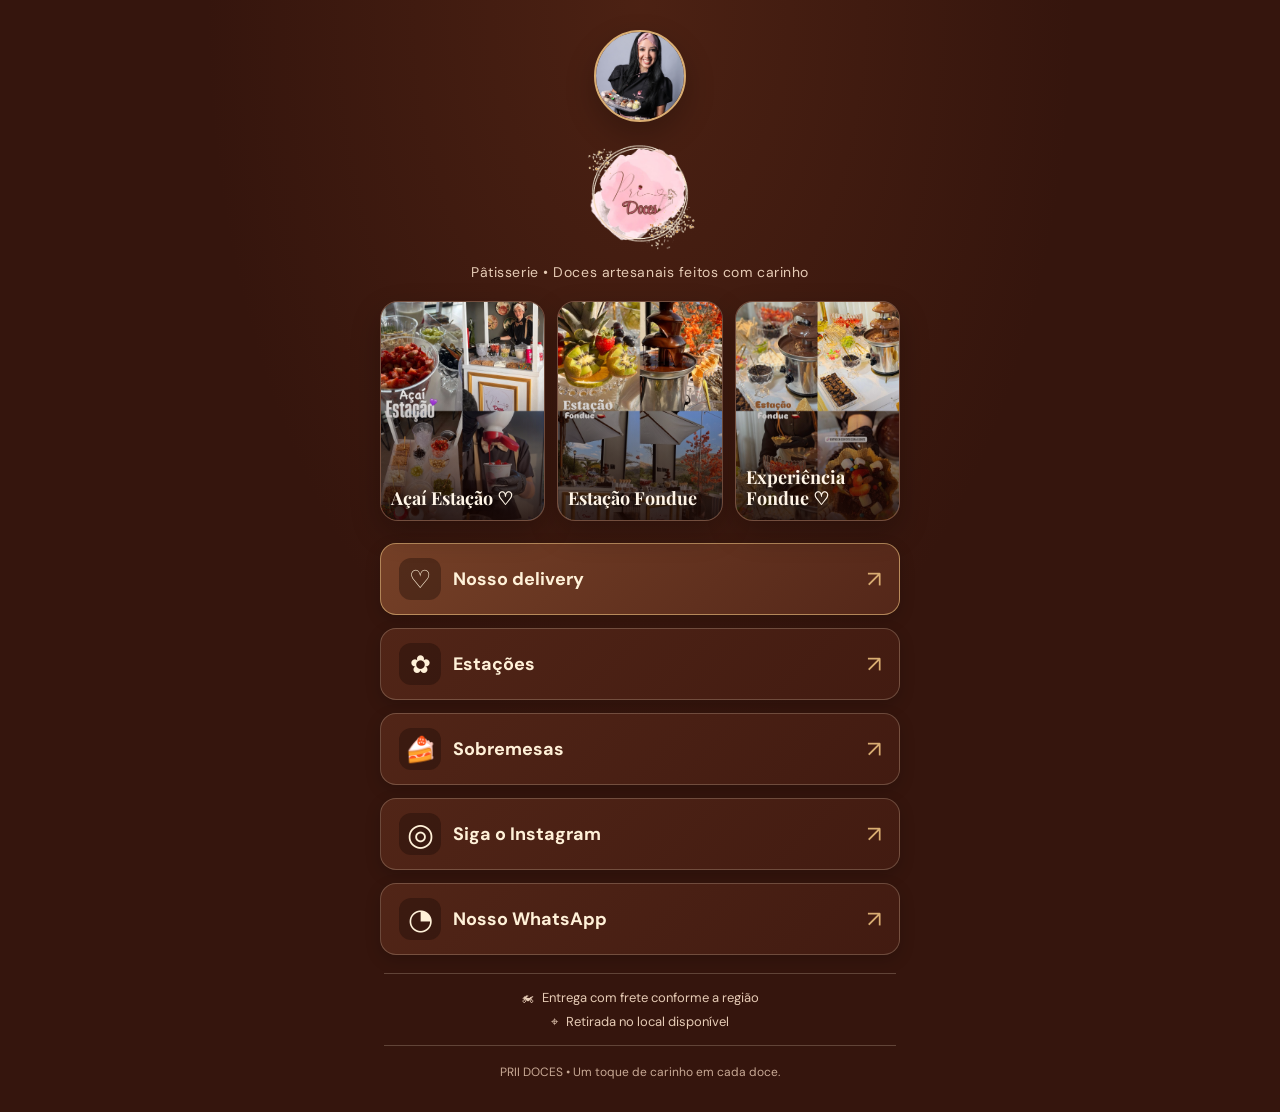
==== commit fce57fbe: "Add files via upload" ====
--- a/index.html
+++ b/index.html
@@ -2,95 +2,103 @@
 <html lang="pt-BR">
 <head>
   <meta charset="UTF-8">
-  <meta name="viewport" content="width=device-width, initial-scale=1.0">
-  <meta name="theme-color" content="#f8dce6">
-  <meta name="description" content="PRII DOCES — cardápio, encomendas, retirada e entrega de doces artesanais.">
-  <title>PRII DOCES | Links e cardápio</title>
+  <meta name="viewport" content="width=device-width, initial-scale=1.0, viewport-fit=cover">
+  <meta name="theme-color" content="#35150d">
+  <meta name="description" content="PRII DOCES — encomendas, estações e sobremesas artesanais feitas com carinho.">
+  <title>PRII DOCES | Links oficiais</title>
 
-  <!-- Fontes usadas na página de links. -->
+  <!-- Fontes usadas na identidade visual da PRII DOCES. -->
   <link rel="preconnect" href="https://fonts.googleapis.com">
   <link rel="preconnect" href="https://fonts.gstatic.com" crossorigin>
-  <link href="https://fonts.googleapis.com/css2?family=DM+Sans:wght@400;500;600;700;800&family=Playfair+Display:wght@600;700&display=swap" rel="stylesheet">
+  <link href="https://fonts.googleapis.com/css2?family=DM+Sans:wght@400;500;600;700;800&family=Playfair+Display:wght@600;700;800&display=swap" rel="stylesheet">
 
-  <!-- CSS separado: toda a aparência da primeira tela fica neste arquivo. -->
+  <!-- O CSS permanece separado do HTML para facilitar futuras alterações. -->
   <link rel="stylesheet" href="css/index.css">
 </head>
 <body>
-  <!-- Marca d'água decorativa: o PNG tem fundo transparente. -->
-  <div class="background-mark" aria-hidden="true">
-    <img src="assets/logo-prii-doces.png" alt="">
-  </div>
-
   <main class="link-page" id="inicio">
-    <!-- Perfil principal, no estilo de uma página de links. -->
-    <header class="profile-header">
-      <div class="profile-photo-wrap">
-        <img class="profile-photo" src="assets/perfil.jpg" alt="Foto da PRII DOCES">
-        <span class="profile-heart" aria-hidden="true">♡</span>
+    <!-- Cabeçalho da loja: foto de perfil, logo e frase de apresentação. -->
+    <header class="store-header">
+      <div class="profile-picture">
+        <img src="assets/perfil.jpg" alt="Perfil da PRII DOCES">
       </div>
 
-      <img class="profile-logo" src="assets/logo-prii-doces.png" alt="PRII DOCES">
-      <h1>PRII DOCES</h1>
-      <p class="profile-tagline">Um docinho para adoçar seu dia ♡</p>
-      <p class="profile-description">Doces artesanais preparados com carinho para deixar seus momentos ainda mais especiais.</p>
+      <img class="store-logo" src="assets/logo-prii-doces.png" alt="Logo PRII DOCES">
+      <p class="store-description">Pâtisserie • Doces artesanais feitos com carinho</p>
     </header>
 
-    <!-- Links principais: troque o endereço do Instagram pelo perfil oficial da loja. -->
-    <nav class="main-links" aria-label="Links principais da PRII DOCES">
-      <a class="link-button link-button-primary" href="cardapio.html">
+    <!-- Fotos reais das estações. As imagens ficam em assets/. -->
+    <section class="photo-gallery" aria-label="Conheça as estações da PRII DOCES">
+      <!-- Cada foto abre o WhatsApp com uma mensagem pronta perguntando pela disponibilidade. -->
+      <a class="photo-card photo-acai"
+         href="https://wa.me/5522999609681?text=Ol%C3%A1%2C%20tudo%20bem%3F%20%F0%9F%92%97%20Vi%20a%20Esta%C3%A7%C3%A3o%20de%20A%C3%A7a%C3%AD%20da%20PRII%20DOCES%20e%20gostaria%20de%20saber%20se%20ela%20est%C3%A1%20dispon%C3%ADvel%20para%20a%20data%20do%20meu%20evento.%20Poderiam%20me%20enviar%20as%20informa%C3%A7%C3%B5es%20e%20os%20valores%2C%20por%20favor%3F%20Muito%20obrigada%21%20%F0%9F%8D%93"
+         target="_blank" rel="noopener noreferrer" aria-label="Perguntar pelo WhatsApp se a Estação de Açaí está disponível">
+        <img src="assets/estacao-acai.jpeg" alt="Estação de açaí com frutas e acompanhamentos">
+        <span class="photo-caption">Açaí Estação ♡</span>
+      </a>
+
+      <a class="photo-card photo-fondue"
+         href="https://wa.me/5522999609681?text=Ol%C3%A1%2C%20tudo%20bem%3F%20%F0%9F%8D%AB%F0%9F%92%97%20Gostaria%20de%20saber%20se%20a%20Esta%C3%A7%C3%A3o%20de%20Fondue%20da%20PRII%20DOCES%20est%C3%A1%20dispon%C3%ADvel%20para%20a%20data%20do%20meu%20evento.%20Poderiam%20me%20passar%20os%20detalhes%2C%20op%C3%A7%C3%B5es%20e%20valores%3F%20Agrade%C3%A7o%20desde%20j%C3%A1%21%20%E2%9C%A8"
+         target="_blank" rel="noopener noreferrer" aria-label="Perguntar pelo WhatsApp se a Estação de Fondue está disponível">
+        <img src="assets/estacao-fondue.jpeg" alt="Estação de fondue de chocolate e frutas">
+        <span class="photo-caption">Estação Fondue</span>
+      </a>
+
+      <!-- Terceira foto: também abre uma mensagem pronta sobre disponibilidade do fondue. -->
+      <a class="photo-card photo-fondue-experience"
+         href="https://wa.me/5522999609681?text=Ol%C3%A1%21%20%F0%9F%92%97%20Vi%20a%20experi%C3%AAncia%20de%20Fondue%20da%20PRII%20DOCES%20e%20achei%20uma%20del%C3%ADcia%21%20Gostaria%20de%20consultar%20a%20disponibilidade%20para%20a%20data%20do%20meu%20evento%20e%20receber%20mais%20informa%C3%A7%C3%B5es%20sobre%20as%20op%C3%A7%C3%B5es%20e%20valores.%20Obrigada%21%20%F0%9F%8D%93%F0%9F%8D%AB"
+         target="_blank" rel="noopener noreferrer" aria-label="Perguntar pelo WhatsApp sobre disponibilidade da experiência de Fondue">
+        <img src="assets/estacao-fondue-experiencia.jpeg" alt="Estação de fondue com fonte de chocolate, frutas e acompanhamentos">
+        <span class="photo-caption">Experiência Fondue ♡</span>
+      </a>
+    </section>
+
+    <!-- Links principais. A ordem dos botões é intencional e deve ser mantida. -->
+    <nav class="main-links" aria-label="Links da PRII DOCES">
+      <!-- 1. Abre o cardápio completo. -->
+      <a class="main-link main-link-primary" href="cardapio.html">
         <span class="link-icon" aria-hidden="true">♡</span>
-        <span><strong>Ver cardápio e fazer pedido</strong><small>Escolha seus doces favoritos</small></span>
+        <span class="link-label">Nosso delivery</span>
         <span class="link-arrow" aria-hidden="true">↗</span>
       </a>
 
-      <a class="link-button" href="https://www.instagram.com/priicardosodoces?igsh=MTE0YnF0MHFzcXJ6Ng==/" target="_blank" rel="noopener noreferrer">
-        <span class="link-icon" aria-hidden="true">◎</span>
-        <span><strong>Instagram da PRII DOCES</strong><small>Fotos, novidades e lançamentos</small></span>
+      <!-- 2. Direciona para as estações no cardápio. -->
+      <a class="main-link" href="cardapio.html?categoria=Estações#cardapio">
+        <span class="link-icon" aria-hidden="true">✿</span>
+        <span class="link-label">Estações</span>
         <span class="link-arrow" aria-hidden="true">↗</span>
       </a>
 
-      <a class="link-button" href="#entrega-retirada">
-        <span class="link-icon" aria-hidden="true">⌖</span>
-        <span><strong>Retirada no local e entrega</strong><small>Confira as opções para receber seu pedido</small></span>
-        <span class="link-arrow" aria-hidden="true">↓</span>
+      <!-- 3. Direciona para as sobremesas no cardápio. -->
+      <a class="main-link" href="cardapio.html?categoria=Sobremesas#cardapio">
+        <span class="link-icon" aria-hidden="true">🍰</span>
+        <span class="link-label">Sobremesas</span>
+        <span class="link-arrow" aria-hidden="true">↗</span>
+      </a>
+
+      <!-- 4. Link oficial do Instagram da PRII DOCES. -->
+      <a class="main-link" href="https://www.instagram.com/priicardosodoces?igsh=MTE0YnF0MHFzcXJ6Ng==" target="_blank" rel="noopener noreferrer">
+        <span class="link-icon instagram-icon" aria-hidden="true">◎</span>
+        <span class="link-label">Siga o Instagram</span>
+        <span class="link-arrow" aria-hidden="true">↗</span>
+      </a>
+
+      <!-- 5. Link direto para conversar com a PRII DOCES no WhatsApp. -->
+      <a class="main-link" href="https://wa.me/5522999609681" target="_blank" rel="noopener noreferrer">
+        <span class="link-icon whatsapp-icon" aria-hidden="true">◔</span>
+        <span class="link-label">Nosso WhatsApp</span>
+        <span class="link-arrow" aria-hidden="true">↗</span>
       </a>
     </nav>
 
-    <!-- Categorias: cada botão abre o cardápio já filtrado pela categoria escolhida. -->
-    <section class="category-section" aria-labelledby="category-title">
-      <div class="section-heading">
-        <span class="section-kicker">ESCOLHA SUA VONTADE</span>
-        <h2 id="category-title">O que vai adoçar seu dia?</h2>
-        <p>Toque em uma categoria para ir direto aos produtos.</p>
-      </div>
-
-      <div class="category-links">
-        <a class="category-link" href="cardapio.html?categoria=Sobremesas%20geladas#cardapio"><span>🍨</span><strong>Sobremesas geladas</strong><i>↗</i></a>
-        <a class="category-link" href="cardapio.html?categoria=Caixas%20de%204%20a%2012#cardapio"><span>🎁</span><strong>Caixas de 4 a 12</strong><i>↗</i></a>
-        <a class="category-link" href="cardapio.html?categoria=Brownies#cardapio"><span>🍫</span><strong>Brownies</strong><i>↗</i></a>
-        <a class="category-link" href="cardapio.html?categoria=Bebidas#cardapio"><span>🥤</span><strong>Bebidas</strong><i>↗</i></a>
-        <a class="category-link" href="cardapio.html?categoria=Sobremesas#cardapio"><span>🍰</span><strong>Sobremesas</strong><i>↗</i></a>
-        <a class="category-link" href="cardapio.html?categoria=Sorvete%20artesanal#cardapio"><span>🍦</span><strong>Sorvete artesanal</strong><i>↗</i></a>
-      </div>
+    <!-- Informação resumida: a opção e o frete são definidos na finalização do pedido. -->
+    <section class="delivery-info" aria-label="Informações de entrega">
+      <p><span aria-hidden="true">🏍</span> Entrega com frete conforme a região</p>
+      <p><span aria-hidden="true">⌖</span> Retirada no local disponível</p>
     </section>
 
-    <!-- Informações de entrega: o valor mínimo exato deve ser configurado pela loja. -->
-    <section class="delivery-card" id="entrega-retirada" aria-labelledby="delivery-title">
-      <div class="delivery-icon" aria-hidden="true">♡</div>
-      <div class="delivery-copy">
-        <span class="section-kicker">COMO RECEBER</span>
-        <h2 id="delivery-title">Entrega ou retirada?</h2>
-        <div class="delivery-option"><strong>🚗 Entrega</strong><p>O frete é de R$ 3.00.</p></div>
-        <div class="delivery-option"><strong>📍 Retirada no local</strong><p>Disponível mediante combinação do horário e local de retirada.</p></div>
-        <p class="minimum-order"><strong>Pedido mínimo para entrega:</strong> consulte as condições antes de finalizar o pedido.</p>
-      </div>
-    </section>
-
-    <!-- Rodapé curto, como em páginas de links para celular. -->
     <footer class="page-footer">
-      <img src="assets/logo-prii-doces.png" alt="" aria-hidden="true">
-      <p>Feito com carinho pela <strong>PRII DOCES</strong></p>
-      <a href="cardapio.html">Acessar cardápio completo →</a>
+      <p>PRII DOCES <span aria-hidden="true">•</span> Um toque de carinho em cada doce.</p>
     </footer>
   </main>
 </body>
--- a/css/index.css
+++ b/css/index.css
@@ -1,198 +1,304 @@
 /* =====================================================================
-   PRII DOCES — PÁGINA INICIAL / LINK NA BIO
+   PRII DOCES — PÁGINA INICIAL
    Arquivo: css/index.css
 
-   GUIA RÁPIDO
-   01. Cores e variáveis       -> :root
-   02. Base da página          -> reset / body
-   03. Fundo decorativo        -> .background-mark
-   04. Perfil e identidade     -> .profile-header
-   05. Botões principais       -> .main-links / .link-button
-   06. Categorias do cardápio  -> .category-links
-   07. Entrega e retirada      -> .delivery-card
-   08. Rodapé                  -> .page-footer
-   09. Celulares               -> media queries
-
-   Para mudar a cor rosa, comece pelas variáveis de :root.
-   O cardápio tem seu próprio arquivo: css/cardapio.css.
+   GUIA PARA EDIÇÃO
+   01. Cores principais ............ :root
+   02. Fundo marrom escuro ......... body
+   03. Perfil e logo ................ .store-header
+   04. Fotos das estações ........... .photo-gallery / .photo-card
+   05. Botões e ordem dos links ..... .main-links / .main-link
+   06. Informações de entrega ....... .delivery-info
+   07. Ajustes para celular ......... media queries
    ===================================================================== */
 
-/* 01. CORES PRINCIPAIS — altere aqui para trocar a paleta. */
+/* 01. Cores da identidade visual */
 :root {
-  --pink-900: #8f2948;
-  --pink-800: #a73559;
-  --pink-700: #b83f67;
-  --pink-500: #d77d9b;
-  --pink-300: #efb8ca;
-  --pink-200: #f8dce6;
-  --pink-100: #fff0f5;
-  --cream: #fffafd;
-  --text: #512b38;
-  --muted: #886a75;
-  --white: #ffffff;
-  --border: rgba(143, 41, 72, .12);
-  --shadow: 0 14px 34px rgba(143, 41, 72, .11);
-}
-
-/* 02. RESET E FUNDO GERAL */
-* { box-sizing: border-box; }
-html { min-height: 100%; scroll-behavior: smooth; }
+  --chocolate: #35150d;
+  --chocolate-light: #4b2115;
+  --chocolate-button: #552719;
+  --cream: #fff1d8;
+  --cream-muted: #e6cbb5;
+  --gold: #d9ad72;
+  --border: rgba(255, 235, 209, 0.22);
+  --shadow: 0 12px 30px rgba(0, 0, 0, 0.24);
+}
+
+/* 02. Base e fundo marrom escuro inspirado na referência */
+* {
+  box-sizing: border-box;
+}
+
+html {
+  min-height: 100%;
+  scroll-behavior: smooth;
+}
+
 body {
   min-height: 100vh;
   margin: 0;
-  padding: 34px 16px 44px;
-  color: var(--text);
-  font-family: "DM Sans", sans-serif;
+  padding: 24px 16px;
+  color: var(--cream);
   background:
-    radial-gradient(ellipse at 10% 8%, rgba(248, 220, 230, .92), transparent 35%),
-    radial-gradient(ellipse at 90% 30%, rgba(239, 184, 202, .45), transparent 30%),
-    linear-gradient(160deg, #fffafd 0%, #fff2f7 50%, #fffafd 100%);
-}
-a { color: inherit; }
-button, a { -webkit-tap-highlight-color: transparent; }
-
-/* 03. LOGO TRANSPARENTE AO FUNDO — efeito decorativo discreto. */
-.background-mark {
-  position: fixed;
-  z-index: 0;
-  top: 50%;
-  left: 50%;
-  width: min(650px, 95vw);
-  opacity: .055;
-  transform: translate(-50%, -50%) rotate(-12deg);
+    radial-gradient(ellipse at 50% 0%, rgba(116, 55, 30, 0.36), transparent 48%),
+    var(--chocolate);
+  font-family: "DM Sans", Arial, sans-serif;
+}
+
+a {
+  color: inherit;
+  text-decoration: none;
+}
+
+img {
+  display: block;
+  max-width: 100%;
+}
+
+/* 03. Conteúdo central da página */
+.link-page {
+  width: min(100%, 520px);
+  margin: 0 auto;
+}
+
+/* Perfil, logo e frase */
+.store-header {
+  display: flex;
+  flex-direction: column;
+  align-items: center;
+  text-align: center;
+  padding: 6px 10px 20px;
+}
+
+.profile-picture {
+  width: 92px;
+  height: 92px;
+  margin-bottom: 14px;
+  overflow: hidden;
+  border: 2px solid var(--gold);
+  border-radius: 50%;
+  background: var(--chocolate-light);
+  box-shadow: var(--shadow);
+}
+
+.profile-picture img {
+  width: 100%;
+  height: 100%;
+  object-fit: cover;
+}
+
+.store-logo {
+  width: min(270px, 78%);
+  max-height: 115px;
+  object-fit: contain;
+  /* Se o arquivo do logo tiver fundo transparente, o fundo marrom aparece atrás. */
+}
+
+.store-description {
+  margin: 12px 0 0;
+  color: var(--cream-muted);
+  font-size: 14px;
+  letter-spacing: 0.04em;
+}
+
+/* 04. Fotos reais das estações — substitua os arquivos em assets/ para trocar as fotos */
+.photo-gallery {
+  display: grid;
+  grid-template-columns: repeat(3, minmax(0, 1fr));
+  gap: 12px;
+  margin: 0 0 22px;
+}
+
+.photo-card {
+  position: relative;
+  min-width: 0;
+  aspect-ratio: 3 / 4;
+  overflow: hidden;
+  border: 1px solid var(--border);
+  border-radius: 18px;
+  background: var(--chocolate-light);
+  box-shadow: var(--shadow);
+  isolation: isolate;
+}
+
+.photo-card::after {
+  position: absolute;
+  z-index: 1;
+  inset: 35% 0 0;
+  content: "";
+  background: linear-gradient(180deg, transparent, rgba(25, 8, 4, 0.88));
   pointer-events: none;
 }
-.background-mark img { display: block; width: 100%; height: auto; object-fit: contain; }
-
-/* Coluna central para lembrar uma página de links na bio. */
-.link-page {
-  position: relative;
-  z-index: 1;
-  width: min(100%, 560px);
-  margin: 0 auto;
-}
-
-/* 04. PERFIL / IDENTIDADE DA LOJA */
-.profile-header { display: flex; flex-direction: column; align-items: center; text-align: center; }
-.profile-photo-wrap {
-  position: relative;
-  width: 118px;
-  height: 118px;
-  margin-bottom: 16px;
-  padding: 5px;
-  border: 2px solid rgba(184, 63, 103, .45);
-  border-radius: 50%;
-  background: rgba(255, 255, 255, .85);
-  box-shadow: 0 9px 25px rgba(143, 41, 72, .12);
-}
-.profile-photo { display: block; width: 100%; height: 100%; border-radius: 50%; object-fit: cover; }
-.profile-heart {
+
+.photo-card img {
+  width: 100%;
+  height: 100%;
+  object-fit: cover;
+  transition: transform 0.3s ease;
+}
+
+.photo-card:hover img {
+  transform: scale(1.04);
+}
+
+.photo-caption {
   position: absolute;
-  right: -3px;
-  bottom: 3px;
-  display: grid;
-  width: 31px;
-  height: 31px;
-  place-items: center;
-  border: 3px solid var(--cream);
-  border-radius: 50%;
-  color: var(--white);
-  background: var(--pink-700);
-  font-size: 19px;
-}
-.profile-logo { width: 102px; height: 58px; margin: 0 0 4px; object-fit: contain; }
-.profile-header h1 { margin: 0; color: var(--pink-900); font-size: 27px; font-weight: 800; letter-spacing: 2px; }
-.profile-tagline { margin: 8px 0 0; color: var(--pink-800); font-size: 14px; font-weight: 700; }
-.profile-description { max-width: 390px; margin: 12px 0 0; color: var(--muted); font-size: 13px; line-height: 1.7; }
-
-/* 05. LINKS PRINCIPAIS — botão grande com descrição e seta. */
-.main-links { display: grid; gap: 12px; margin-top: 27px; }
-.link-button {
-  display: grid;
-  grid-template-columns: 42px minmax(0, 1fr) 20px;
+  z-index: 2;
+  right: 10px;
+  bottom: 12px;
+  left: 10px;
+  color: #fff5e7;
+  font-family: "Playfair Display", Georgia, serif;
+  font-size: clamp(11px, 3vw, 18px);
+  font-weight: 700;
+  line-height: 1.15;
+  text-shadow: 0 2px 8px rgba(0, 0, 0, 0.65);
+}
+
+/* 05. Links grandes, com área de toque confortável */
+.main-links {
+  display: grid;
+  gap: 13px;
+}
+
+.main-link {
+  display: grid;
+  grid-template-columns: 42px minmax(0, 1fr) 24px;
   align-items: center;
   gap: 12px;
-  min-height: 75px;
-  padding: 13px 17px;
+  min-height: 66px;
+  padding: 14px 18px;
+  color: var(--cream);
+  background: linear-gradient(135deg, #512517, #421b11);
   border: 1px solid var(--border);
-  border-radius: 18px;
-  color: var(--pink-900);
-  background: rgba(255, 255, 255, .88);
-  box-shadow: 0 7px 20px rgba(143, 41, 72, .055);
-  text-decoration: none;
-  transition: transform .18s ease, box-shadow .18s ease, background .18s ease;
-}
-.link-button:hover { transform: translateY(-2px); background: var(--white); box-shadow: var(--shadow); }
-.link-button-primary { color: var(--white); border-color: transparent; background: linear-gradient(115deg, var(--pink-900), var(--pink-700)); box-shadow: 0 10px 23px rgba(143, 41, 72, .19); }
-.link-button-primary:hover { background: linear-gradient(115deg, #762039, var(--pink-800)); }
-.link-icon { display: grid; width: 40px; height: 40px; place-items: center; border-radius: 13px; color: var(--pink-900); background: var(--pink-100); font-size: 23px; }
-.link-button-primary .link-icon { color: var(--pink-900); background: rgba(255,255,255,.95); }
-.link-button strong, .link-button small { display: block; }
-.link-button strong { font-size: 14px; font-weight: 800; }
-.link-button small { margin-top: 4px; color: var(--muted); font-size: 11px; line-height: 1.4; }
-.link-button-primary small { color: rgba(255,255,255,.82); }
-.link-arrow { justify-self: end; font-size: 17px; opacity: .75; }
-
-/* 06. LINKS DAS CATEGORIAS DO CARDÁPIO */
-.category-section { margin-top: 38px; }
-.section-heading { margin-bottom: 17px; text-align: center; }
-.section-kicker { color: var(--pink-700); font-size: 10px; font-weight: 800; letter-spacing: 1.8px; }
-.section-heading h2, .delivery-copy h2 { margin: 7px 0 0; color: var(--pink-900); font-family: "Playfair Display", serif; font-size: 27px; line-height: 1.15; }
-.section-heading p { margin: 8px 0 0; color: var(--muted); font-size: 12px; }
-.category-links { display: grid; grid-template-columns: repeat(2, minmax(0, 1fr)); gap: 10px; }
-.category-link {
-  display: grid;
-  grid-template-columns: 34px minmax(0, 1fr) 15px;
-  align-items: center;
-  gap: 8px;
-  min-height: 66px;
-  padding: 12px;
-  border: 1px solid var(--border);
-  border-radius: 15px;
-  background: rgba(255, 255, 255, .83);
-  box-shadow: 0 5px 15px rgba(143, 41, 72, .04);
-  text-decoration: none;
-  transition: transform .18s ease, border-color .18s ease, box-shadow .18s ease;
-}
-.category-link:hover { transform: translateY(-2px); border-color: rgba(184,63,103,.35); box-shadow: 0 10px 20px rgba(143,41,72,.08); }
-.category-link > span { display: grid; width: 34px; height: 34px; place-items: center; border-radius: 11px; background: var(--pink-100); font-size: 19px; }
-.category-link strong { font-size: 11px; line-height: 1.35; }
-.category-link i { justify-self: end; color: var(--pink-700); font-size: 14px; font-style: normal; }
-
-/* 07. ENTREGA, FRETE E RETIRADA */
-.delivery-card { display: grid; grid-template-columns: 52px minmax(0, 1fr); gap: 15px; margin-top: 30px; padding: 23px 19px; border: 1px solid var(--border); border-radius: 22px; background: rgba(255,255,255,.88); box-shadow: var(--shadow); scroll-margin-top: 20px; }
-.delivery-icon { display: grid; width: 49px; height: 49px; place-items: center; border-radius: 16px; color: white; background: linear-gradient(145deg, var(--pink-800), var(--pink-500)); font-size: 25px; }
-.delivery-copy h2 { margin-bottom: 16px; font-size: 25px; }
-.delivery-option { margin-top: 13px; }
-.delivery-option strong { color: var(--pink-900); font-size: 13px; }
-.delivery-option p { margin: 4px 0 0; color: var(--muted); font-size: 12px; line-height: 1.6; }
-.minimum-order { margin: 17px 0 0; padding: 12px; border-radius: 12px; color: var(--pink-900); background: var(--pink-100); font-size: 11px; line-height: 1.6; }
-
-/* 08. RODAPÉ */
-.page-footer { display: flex; flex-direction: column; align-items: center; gap: 7px; padding: 27px 0 0; text-align: center; }
-.page-footer img { width: 42px; height: 42px; object-fit: contain; }
-.page-footer p { margin: 0; color: var(--muted); font-size: 11px; }
-.page-footer strong { color: var(--pink-900); }
-.page-footer a { margin-top: 4px; color: var(--pink-800); font-size: 12px; font-weight: 800; text-decoration: none; }
-.page-footer a:hover { text-decoration: underline; }
-
-/* 09. AJUSTES PARA CELULARES PEQUENOS */
-@media (max-width: 390px) {
-  body { padding: 25px 12px 32px; }
-  .profile-photo-wrap { width: 104px; height: 104px; }
-  .profile-header h1 { font-size: 24px; }
-  .link-button { grid-template-columns: 37px minmax(0, 1fr) 16px; gap: 9px; padding: 12px; }
-  .link-icon { width: 36px; height: 36px; }
-  .link-button strong { font-size: 12px; }
-  .category-links { gap: 8px; }
-  .category-link { grid-template-columns: 29px minmax(0, 1fr) 12px; gap: 6px; padding: 9px; }
-  .category-link > span { width: 29px; height: 29px; font-size: 17px; }
-  .category-link strong { font-size: 10px; }
-  .delivery-card { grid-template-columns: 1fr; }
-}
-
-/* Em telas maiores, a coluna continua centralizada como uma página de bio. */
-@media (min-width: 700px) {
-  body { padding-top: 42px; }
-  .link-page { padding: 25px 28px 30px; border: 1px solid rgba(255,255,255,.7); border-radius: 32px; background: rgba(255,250,253,.42); box-shadow: 0 20px 70px rgba(143,41,72,.055); }
-}
+  border-radius: 16px;
+  box-shadow: 0 5px 15px rgba(0, 0, 0, 0.18);
+  transition: transform 0.16s ease, background 0.16s ease, border-color 0.16s ease;
+}
+
+.main-link:hover,
+.main-link:focus-visible {
+  background: #67331f;
+  border-color: rgba(217, 173, 114, 0.75);
+  outline: none;
+}
+
+.main-link:active {
+  transform: scale(0.985);
+}
+
+.main-link-primary {
+  background: linear-gradient(135deg, #754027, #542719);
+  border-color: rgba(217, 173, 114, 0.7);
+}
+
+.link-icon {
+  display: grid;
+  width: 42px;
+  height: 42px;
+  place-items: center;
+  color: var(--cream);
+  background: rgba(20, 6, 3, 0.34);
+  border-radius: 12px;
+  font-size: 25px;
+}
+
+.instagram-icon {
+  font-size: 31px;
+}
+
+.whatsapp-icon {
+  font-size: 29px;
+}
+
+.link-label {
+  font-size: 18px;
+  font-weight: 700;
+  line-height: 1.25;
+}
+
+.link-arrow {
+  color: var(--gold);
+  font-size: 23px;
+  text-align: right;
+}
+
+/* 06. Informações de entrega e retirada */
+.delivery-info {
+  display: grid;
+  gap: 7px;
+  margin: 18px 4px 0;
+  padding: 15px 14px;
+  color: var(--cream-muted);
+  border-top: 1px solid var(--border);
+  border-bottom: 1px solid var(--border);
+  font-size: 13px;
+  text-align: center;
+}
+
+.delivery-info p {
+  margin: 0;
+}
+
+.delivery-info span {
+  margin-right: 5px;
+}
+
+.page-footer {
+  padding: 18px 8px 8px;
+  color: #c8a995;
+  font-size: 12px;
+  text-align: center;
+}
+
+.page-footer p {
+  margin: 0;
+}
+
+/* 07. Layout para telas pequenas */
+@media (max-width: 380px) {
+  body {
+    padding: 16px 12px;
+  }
+
+  .photo-gallery {
+    grid-template-columns: repeat(3, minmax(0, 1fr));
+    gap: 7px;
+  }
+
+  .photo-card {
+    border-radius: 12px;
+  }
+
+  .photo-caption {
+    right: 5px;
+    bottom: 7px;
+    left: 5px;
+    font-size: 11px;
+  }
+
+  .main-link {
+    grid-template-columns: 38px minmax(0, 1fr) 20px;
+    gap: 10px;
+    min-height: 62px;
+    padding: 12px;
+  }
+
+  .link-icon {
+    width: 38px;
+    height: 38px;
+  }
+
+  .link-label {
+    font-size: 16px;
+  }
+}
+
+@media (prefers-reduced-motion: reduce) {
+  *,
+  *::before,
+  *::after {
+    scroll-behavior: auto !important;
+    transition-duration: 0.01ms !important;
+  }
+}
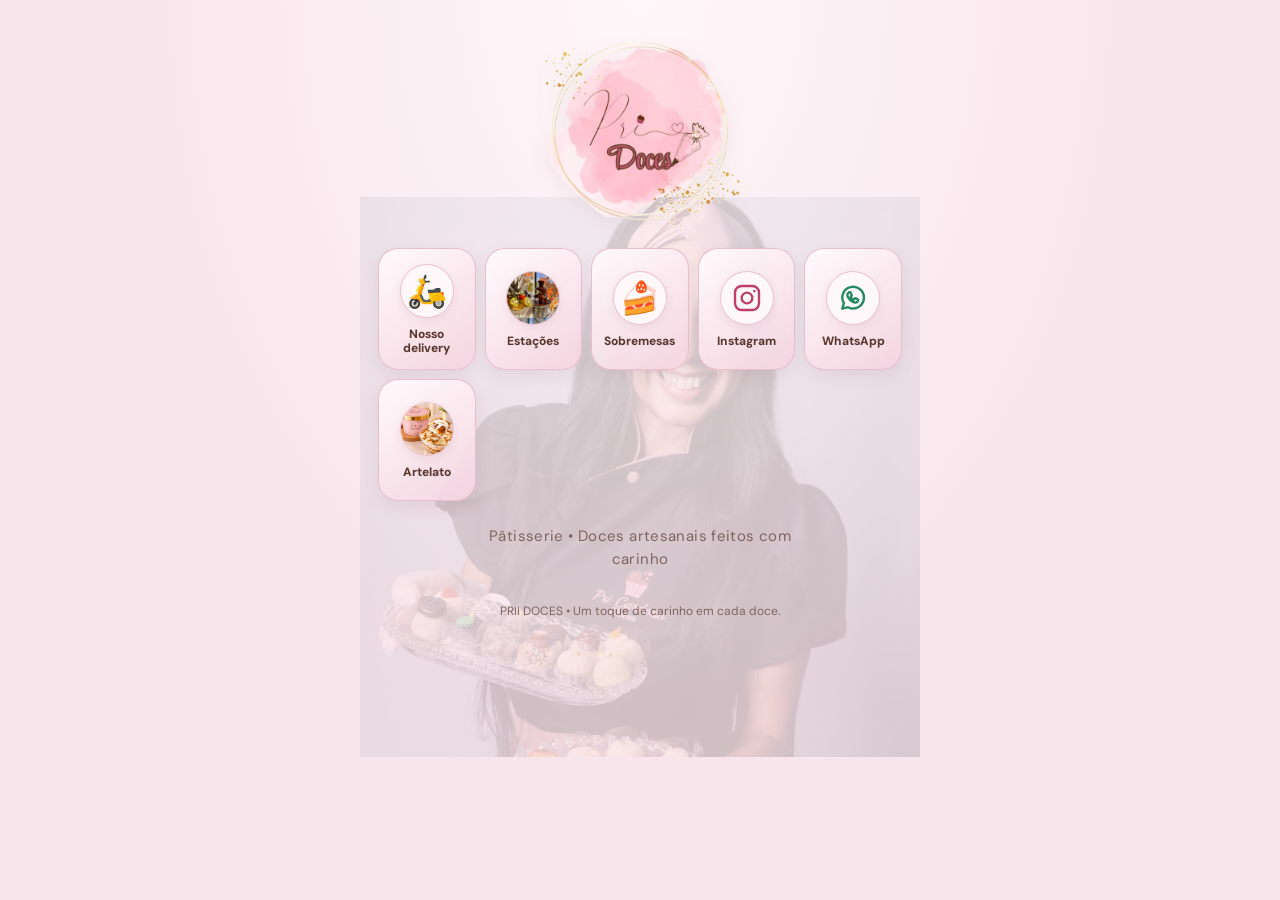
==== commit 1f7bddde: "Add files via upload" ====
--- a/index.html
+++ b/index.html
@@ -3,99 +3,79 @@
 <head>
   <meta charset="UTF-8">
   <meta name="viewport" content="width=device-width, initial-scale=1.0, viewport-fit=cover">
-  <meta name="theme-color" content="#35150d">
+  <meta name="theme-color" content="#f8dfe7">
   <meta name="description" content="PRII DOCES — encomendas, estações e sobremesas artesanais feitas com carinho.">
   <title>PRII DOCES | Links oficiais</title>
 
-  <!-- Fontes usadas na identidade visual da PRII DOCES. -->
+  <!-- Fontes da identidade visual da PRII DOCES. -->
   <link rel="preconnect" href="https://fonts.googleapis.com">
   <link rel="preconnect" href="https://fonts.gstatic.com" crossorigin>
   <link href="https://fonts.googleapis.com/css2?family=DM+Sans:wght@400;500;600;700;800&family=Playfair+Display:wght@600;700;800&display=swap" rel="stylesheet">
 
-  <!-- O CSS permanece separado do HTML para facilitar futuras alterações. -->
+  <!-- O estilo fica separado para facilitar futuras edições. -->
   <link rel="stylesheet" href="css/index.css">
 </head>
 <body>
   <main class="link-page" id="inicio">
-    <!-- Cabeçalho da loja: foto de perfil, logo e frase de apresentação. -->
+    <!-- Logo da marca: aparece no topo, sem o mockup de celular. -->
     <header class="store-header">
-      <div class="profile-picture">
-        <img src="assets/perfil.jpg" alt="Perfil da PRII DOCES">
-      </div>
+      <img class="brand-logo" src="assets/logo-prii-doces.png" alt="Logo da PRII DOCES">
 
-      <img class="store-logo" src="assets/logo-prii-doces.png" alt="Logo PRII DOCES">
-      <p class="store-description">Pâtisserie • Doces artesanais feitos com carinho</p>
+      <!-- Atalhos principais, posicionados logo abaixo da marca. -->
+      <nav class="icon-links" aria-label="Atalhos da PRII DOCES">
+        <!-- 1. Cardápio e delivery. -->
+        <a class="icon-link" href="cardapio.html" aria-label="Nosso delivery">
+          <span class="icon-art delivery-art" aria-hidden="true">🛵</span>
+          <span class="icon-label">Nosso<br>delivery</span>
+        </a>
+
+        <!-- 2. A foto do fondue identifica a página de estações. -->
+        <a class="icon-link" href="estacoes.html" aria-label="Estações">
+          <span class="icon-art photo-art">
+            <img src="assets/estacao-fondue.jpeg" alt="" aria-hidden="true">
+          </span>
+          <span class="icon-label">Estações</span>
+        </a>
+
+        <!-- 3. Atalho para a categoria de sobremesas. -->
+        <a class="icon-link" href="cardapio.html?categoria=Sobremesas#cardapio" aria-label="Sobremesas">
+          <span class="icon-art dessert-art" aria-hidden="true">🍰</span>
+          <span class="icon-label">Sobremesas</span>
+        </a>
+
+        <!-- 4. Instagram oficial. -->
+        <a class="icon-link" href="https://www.instagram.com/priicardosodoces?igsh=MTE0YnF0MHFzcXJ6Ng==" target="_blank" rel="noopener noreferrer" aria-label="Siga o Instagram">
+          <span class="icon-art instagram-art" aria-hidden="true">
+            <svg viewBox="0 0 24 24" focusable="false">
+              <rect x="3" y="3" width="18" height="18" rx="5"></rect>
+              <circle cx="12" cy="12" r="4"></circle>
+              <circle class="instagram-dot" cx="17.5" cy="6.8" r="1"></circle>
+            </svg>
+          </span>
+          <span class="icon-label">Instagram</span>
+        </a>
+
+        <!-- 5. WhatsApp oficial da loja. -->
+        <a class="icon-link" href="https://wa.me/5522999609681" target="_blank" rel="noopener noreferrer" aria-label="Nosso WhatsApp">
+          <span class="icon-art whatsapp-art" aria-hidden="true">
+            <svg viewBox="0 0 24 24" focusable="false">
+              <path d="M20.2 11.8a8.1 8.1 0 0 1-11.9 7.1L4 20l1.2-4.1a8.1 8.1 0 1 1 15-4.1Z"></path>
+              <path d="M8.7 8.1c.2-.5.5-.5.8-.5h.4c.2 0 .3.1.4.4l.7 1.7c.1.2.1.4-.1.6l-.5.6c-.2.2-.2.4 0 .6.4.7 1 1.3 1.7 1.7.2.1.4.1.6-.1l.7-.8c.2-.2.4-.2.6-.1l1.6.8c.2.1.3.2.3.4 0 .3-.2 1.1-.7 1.5-.5.5-1.2.7-1.9.5-1-.2-2.2-.8-3.4-1.9-1.1-1-1.9-2.3-2.1-3.2-.2-.9.2-1.7.9-2.2Z"></path>
+            </svg>
+          </span>
+          <span class="icon-label">WhatsApp</span>
+        </a>
+
+        <!-- 6. Nova área Artelato, posicionada no espaço livre da grade. -->
+        <a class="icon-link artelato-link" href="artelato.html" aria-label="Conheça o Artelato">
+          <span class="icon-art photo-art">
+            <img src="assets/artelato.jpeg" alt="" aria-hidden="true">
+          </span>
+          <span class="icon-label">Artelato</span>
+        </a>
+      </nav>
+<p class="store-description">Pâtisserie • Doces artesanais feitos com carinho</p>
     </header>
-
-    <!-- Fotos reais das estações. As imagens ficam em assets/. -->
-    <section class="photo-gallery" aria-label="Conheça as estações da PRII DOCES">
-      <!-- Cada foto abre o WhatsApp com uma mensagem pronta perguntando pela disponibilidade. -->
-      <a class="photo-card photo-acai"
-         href="https://wa.me/5522999609681?text=Ol%C3%A1%2C%20tudo%20bem%3F%20%F0%9F%92%97%20Vi%20a%20Esta%C3%A7%C3%A3o%20de%20A%C3%A7a%C3%AD%20da%20PRII%20DOCES%20e%20gostaria%20de%20saber%20se%20ela%20est%C3%A1%20dispon%C3%ADvel%20para%20a%20data%20do%20meu%20evento.%20Poderiam%20me%20enviar%20as%20informa%C3%A7%C3%B5es%20e%20os%20valores%2C%20por%20favor%3F%20Muito%20obrigada%21%20%F0%9F%8D%93"
-         target="_blank" rel="noopener noreferrer" aria-label="Perguntar pelo WhatsApp se a Estação de Açaí está disponível">
-        <img src="assets/estacao-acai.jpeg" alt="Estação de açaí com frutas e acompanhamentos">
-        <span class="photo-caption">Açaí Estação ♡</span>
-      </a>
-
-      <a class="photo-card photo-fondue"
-         href="https://wa.me/5522999609681?text=Ol%C3%A1%2C%20tudo%20bem%3F%20%F0%9F%8D%AB%F0%9F%92%97%20Gostaria%20de%20saber%20se%20a%20Esta%C3%A7%C3%A3o%20de%20Fondue%20da%20PRII%20DOCES%20est%C3%A1%20dispon%C3%ADvel%20para%20a%20data%20do%20meu%20evento.%20Poderiam%20me%20passar%20os%20detalhes%2C%20op%C3%A7%C3%B5es%20e%20valores%3F%20Agrade%C3%A7o%20desde%20j%C3%A1%21%20%E2%9C%A8"
-         target="_blank" rel="noopener noreferrer" aria-label="Perguntar pelo WhatsApp se a Estação de Fondue está disponível">
-        <img src="assets/estacao-fondue.jpeg" alt="Estação de fondue de chocolate e frutas">
-        <span class="photo-caption">Estação Fondue</span>
-      </a>
-
-      <!-- Terceira foto: também abre uma mensagem pronta sobre disponibilidade do fondue. -->
-      <a class="photo-card photo-fondue-experience"
-         href="https://wa.me/5522999609681?text=Ol%C3%A1%21%20%F0%9F%92%97%20Vi%20a%20experi%C3%AAncia%20de%20Fondue%20da%20PRII%20DOCES%20e%20achei%20uma%20del%C3%ADcia%21%20Gostaria%20de%20consultar%20a%20disponibilidade%20para%20a%20data%20do%20meu%20evento%20e%20receber%20mais%20informa%C3%A7%C3%B5es%20sobre%20as%20op%C3%A7%C3%B5es%20e%20valores.%20Obrigada%21%20%F0%9F%8D%93%F0%9F%8D%AB"
-         target="_blank" rel="noopener noreferrer" aria-label="Perguntar pelo WhatsApp sobre disponibilidade da experiência de Fondue">
-        <img src="assets/estacao-fondue-experiencia.jpeg" alt="Estação de fondue com fonte de chocolate, frutas e acompanhamentos">
-        <span class="photo-caption">Experiência Fondue ♡</span>
-      </a>
-    </section>
-
-    <!-- Links principais. A ordem dos botões é intencional e deve ser mantida. -->
-    <nav class="main-links" aria-label="Links da PRII DOCES">
-      <!-- 1. Abre o cardápio completo. -->
-      <a class="main-link main-link-primary" href="cardapio.html">
-        <span class="link-icon" aria-hidden="true">♡</span>
-        <span class="link-label">Nosso delivery</span>
-        <span class="link-arrow" aria-hidden="true">↗</span>
-      </a>
-
-      <!-- 2. Direciona para as estações no cardápio. -->
-      <a class="main-link" href="cardapio.html?categoria=Estações#cardapio">
-        <span class="link-icon" aria-hidden="true">✿</span>
-        <span class="link-label">Estações</span>
-        <span class="link-arrow" aria-hidden="true">↗</span>
-      </a>
-
-      <!-- 3. Direciona para as sobremesas no cardápio. -->
-      <a class="main-link" href="cardapio.html?categoria=Sobremesas#cardapio">
-        <span class="link-icon" aria-hidden="true">🍰</span>
-        <span class="link-label">Sobremesas</span>
-        <span class="link-arrow" aria-hidden="true">↗</span>
-      </a>
-
-      <!-- 4. Link oficial do Instagram da PRII DOCES. -->
-      <a class="main-link" href="https://www.instagram.com/priicardosodoces?igsh=MTE0YnF0MHFzcXJ6Ng==" target="_blank" rel="noopener noreferrer">
-        <span class="link-icon instagram-icon" aria-hidden="true">◎</span>
-        <span class="link-label">Siga o Instagram</span>
-        <span class="link-arrow" aria-hidden="true">↗</span>
-      </a>
-
-      <!-- 5. Link direto para conversar com a PRII DOCES no WhatsApp. -->
-      <a class="main-link" href="https://wa.me/5522999609681" target="_blank" rel="noopener noreferrer">
-        <span class="link-icon whatsapp-icon" aria-hidden="true">◔</span>
-        <span class="link-label">Nosso WhatsApp</span>
-        <span class="link-arrow" aria-hidden="true">↗</span>
-      </a>
-    </nav>
-
-    <!-- Informação resumida: a opção e o frete são definidos na finalização do pedido. -->
-    <section class="delivery-info" aria-label="Informações de entrega">
-      <p><span aria-hidden="true">🏍</span> Entrega com frete conforme a região</p>
-      <p><span aria-hidden="true">⌖</span> Retirada no local disponível</p>
-    </section>
 
     <footer class="page-footer">
       <p>PRII DOCES <span aria-hidden="true">•</span> Um toque de carinho em cada doce.</p>
--- a/css/index.css
+++ b/css/index.css
@@ -2,303 +2,190 @@
    PRII DOCES — PÁGINA INICIAL
    Arquivo: css/index.css
 
-   GUIA PARA EDIÇÃO
-   01. Cores principais ............ :root
-   02. Fundo marrom escuro ......... body
-   03. Perfil e logo ................ .store-header
-   04. Fotos das estações ........... .photo-gallery / .photo-card
-   05. Botões e ordem dos links ..... .main-links / .main-link
-   06. Informações de entrega ....... .delivery-info
-   07. Ajustes para celular ......... media queries
+   GUIA RÁPIDO
+   01. Paleta e fundo rosa ............ :root / body
+   02. Logo e apresentação ............ .store-header / .brand-logo
+   03. Atalhos com ícones ............. .icon-links / .icon-link
+   04. Foto da Priscila ................ fundo transparente
+   05. Rodapé e adaptação mobile ....... .page-footer / media queries
    ===================================================================== */
 
-/* 01. Cores da identidade visual */
+/* 01. Cores principais: rosa claro com detalhes em marrom. */
 :root {
-  --chocolate: #35150d;
-  --chocolate-light: #4b2115;
-  --chocolate-button: #552719;
-  --cream: #fff1d8;
-  --cream-muted: #e6cbb5;
-  --gold: #d9ad72;
-  --border: rgba(255, 235, 209, 0.22);
-  --shadow: 0 12px 30px rgba(0, 0, 0, 0.24);
+  --pink-page: #f8e5eb;
+  --pink-light: #fff8fa;
+  --pink-card: #f5d8e2;
+  --pink-border: #e7bdcb;
+  --pink-deep: #a73559;
+  --brown-text: #59372f;
+  --brown-muted: #80645e;
+  --white: #fffdfd;
+  --shadow: 0 10px 28px rgba(112, 54, 73, 0.12);
 }
 
-/* 02. Base e fundo marrom escuro inspirado na referência */
-* {
-  box-sizing: border-box;
-}
-
-html {
-  min-height: 100%;
-  scroll-behavior: smooth;
-}
-
+* { box-sizing: border-box; }
+html { min-height: 100%; scroll-behavior: smooth; }
 body {
+  position: relative;
+  isolation: isolate;
   min-height: 100vh;
   margin: 0;
-  padding: 24px 16px;
-  color: var(--cream);
+  padding: 22px 16px 28px;
+  color: var(--brown-text);
   background:
-    radial-gradient(ellipse at 50% 0%, rgba(116, 55, 30, 0.36), transparent 48%),
-    var(--chocolate);
+    radial-gradient(ellipse at 50% 0%, rgba(255, 248, 250, 0.95) 0%, transparent 56%),
+    var(--pink-page);
   font-family: "DM Sans", Arial, sans-serif;
 }
 
-a {
-  color: inherit;
-  text-decoration: none;
+
+/* Foto da Priscila como fundo suave: não bloqueia cliques nos atalhos. */
+body::before {
+  content: "";
+  position: fixed;
+  inset: 0;
+  z-index: -1;
+  pointer-events: none;
+  background-image: url("../assets/perfil.jpg");
+  background-repeat: no-repeat;
+  background-position: center 58%;
+  background-size: min(100vw, 560px) auto;
+  opacity: 0.17;
 }
 
-img {
-  display: block;
-  max-width: 100%;
+/* Mantém todo o conteúdo acima da foto de fundo. */
+.link-page {
+  position: relative;
+  z-index: 1;
 }
 
-/* 03. Conteúdo central da página */
-.link-page {
-  width: min(100%, 520px);
-  margin: 0 auto;
-}
+a { color: inherit; text-decoration: none; }
+img { display: block; max-width: 100%; }
 
-/* Perfil, logo e frase */
+/* 02. Cabeçalho: logo da marca no alto e texto centralizado. */
+.link-page { width: min(100%, 540px); margin: 0 auto; }
 .store-header {
   display: flex;
   flex-direction: column;
   align-items: center;
   text-align: center;
-  padding: 6px 10px 20px;
+  padding: 0 8px 8px;
+}
+.brand-logo {
+  width: clamp(150px, 44vw, 218px);
+  height: auto;
+  aspect-ratio: 1 / 1;
+  object-fit: contain;
+  margin: 0 auto 8px;
+  filter: drop-shadow(0 5px 10px rgba(112, 54, 73, 0.08));
 }
 
-.profile-picture {
-  width: 92px;
-  height: 92px;
-  margin-bottom: 14px;
+/* 03. Cinco atalhos grandes, distribuídos em grade para facilitar o toque. */
+.icon-links {
+  display: grid;
+  grid-template-columns: repeat(3, minmax(0, 1fr));
+  gap: 12px 10px;
+  width: 100%;
+  margin: 0 0 24px;
+}
+.icon-link {
+  min-width: 0;
+  min-height: 118px;
+  display: flex;
+  flex-direction: column;
+  align-items: center;
+  justify-content: center;
+  gap: 9px;
+  padding: 12px 7px 11px;
+  border: 1px solid rgba(231, 189, 203, 0.95);
+  border-radius: 22px;
+  background: linear-gradient(145deg, rgba(255, 251, 252, 0.96), rgba(244, 211, 223, 0.94));
+  box-shadow: 0 6px 17px rgba(112, 54, 73, 0.09);
+  transition: transform 0.16s ease, box-shadow 0.16s ease, border-color 0.16s ease;
+  -webkit-tap-highlight-color: transparent;
+}
+.icon-link:hover,
+.icon-link:focus-visible {
+  border-color: #d89aaf;
+  box-shadow: 0 9px 20px rgba(112, 54, 73, 0.14);
+  outline: none;
+}
+.icon-link:active { transform: scale(0.97); }
+
+/* Área circular de cada ícone. */
+.icon-art {
+  display: grid;
+  place-items: center;
+  flex: 0 0 58px;
+  width: 58px;
+  height: 58px;
   overflow: hidden;
-  border: 2px solid var(--gold);
+  color: var(--pink-deep);
+  background: #fff8fa;
+  border: 1px solid rgba(231, 189, 203, 0.9);
   border-radius: 50%;
-  background: var(--chocolate-light);
-  box-shadow: var(--shadow);
+  box-shadow: 0 3px 8px rgba(112, 54, 73, 0.08);
+}
+.delivery-art, .dessert-art { font-size: 32px; }
+.photo-art img { width: 100%; height: 100%; object-fit: cover; object-position: center 52%; }
+.instagram-art svg, .whatsapp-art svg {
+  width: 32px;
+  height: 32px;
+  fill: none;
+  stroke: currentColor;
+  stroke-width: 1.8;
+  stroke-linecap: round;
+  stroke-linejoin: round;
+}
+.instagram-art { color: #bd416b; }
+.instagram-art .instagram-dot { fill: currentColor; stroke: none; }
+.whatsapp-art { color: #258b63; }
+.icon-label {
+  display: block;
+  max-width: 100%;
+  color: var(--brown-text);
+  font-size: 13px;
+  font-weight: 800;
+  line-height: 1.2;
+  overflow-wrap: anywhere;
 }
 
-.profile-picture img {
-  width: 100%;
-  height: 100%;
-  object-fit: cover;
+/* 04. A foto da Priscila agora aparece suavemente no fundo da página. */
+.store-description {
+  max-width: 360px;
+  margin: 0 auto;
+  color: var(--brown-muted);
+  font-size: 15px;
+  line-height: 1.55;
+  letter-spacing: 0.025em;
 }
 
-.store-logo {
-  width: min(270px, 78%);
-  max-height: 115px;
-  object-fit: contain;
-  /* Se o arquivo do logo tiver fundo transparente, o fundo marrom aparece atrás. */
+/* 05. Rodapé discreto e ajustes para telas menores. */
+.page-footer {
+  padding: 22px 8px 4px;
+  color: var(--brown-muted);
+  font-size: 12px;
+  line-height: 1.5;
+  text-align: center;
+}
+.page-footer p { margin: 0; }
+
+@media (min-width: 480px) {
+  .icon-links { grid-template-columns: repeat(5, minmax(0, 1fr)); gap: 9px; }
+  .icon-link { min-height: 122px; padding-inline: 5px; border-radius: 20px; }
+  .icon-art { width: 54px; height: 54px; flex-basis: 54px; }
+  .icon-label { font-size: 12px; }
 }
 
-.store-description {
-  margin: 12px 0 0;
-  color: var(--cream-muted);
-  font-size: 14px;
-  letter-spacing: 0.04em;
-}
-
-/* 04. Fotos reais das estações — substitua os arquivos em assets/ para trocar as fotos */
-.photo-gallery {
-  display: grid;
-  grid-template-columns: repeat(3, minmax(0, 1fr));
-  gap: 12px;
-  margin: 0 0 22px;
-}
-
-.photo-card {
-  position: relative;
-  min-width: 0;
-  aspect-ratio: 3 / 4;
-  overflow: hidden;
-  border: 1px solid var(--border);
-  border-radius: 18px;
-  background: var(--chocolate-light);
-  box-shadow: var(--shadow);
-  isolation: isolate;
-}
-
-.photo-card::after {
-  position: absolute;
-  z-index: 1;
-  inset: 35% 0 0;
-  content: "";
-  background: linear-gradient(180deg, transparent, rgba(25, 8, 4, 0.88));
-  pointer-events: none;
-}
-
-.photo-card img {
-  width: 100%;
-  height: 100%;
-  object-fit: cover;
-  transition: transform 0.3s ease;
-}
-
-.photo-card:hover img {
-  transform: scale(1.04);
-}
-
-.photo-caption {
-  position: absolute;
-  z-index: 2;
-  right: 10px;
-  bottom: 12px;
-  left: 10px;
-  color: #fff5e7;
-  font-family: "Playfair Display", Georgia, serif;
-  font-size: clamp(11px, 3vw, 18px);
-  font-weight: 700;
-  line-height: 1.15;
-  text-shadow: 0 2px 8px rgba(0, 0, 0, 0.65);
-}
-
-/* 05. Links grandes, com área de toque confortável */
-.main-links {
-  display: grid;
-  gap: 13px;
-}
-
-.main-link {
-  display: grid;
-  grid-template-columns: 42px minmax(0, 1fr) 24px;
-  align-items: center;
-  gap: 12px;
-  min-height: 66px;
-  padding: 14px 18px;
-  color: var(--cream);
-  background: linear-gradient(135deg, #512517, #421b11);
-  border: 1px solid var(--border);
-  border-radius: 16px;
-  box-shadow: 0 5px 15px rgba(0, 0, 0, 0.18);
-  transition: transform 0.16s ease, background 0.16s ease, border-color 0.16s ease;
-}
-
-.main-link:hover,
-.main-link:focus-visible {
-  background: #67331f;
-  border-color: rgba(217, 173, 114, 0.75);
-  outline: none;
-}
-
-.main-link:active {
-  transform: scale(0.985);
-}
-
-.main-link-primary {
-  background: linear-gradient(135deg, #754027, #542719);
-  border-color: rgba(217, 173, 114, 0.7);
-}
-
-.link-icon {
-  display: grid;
-  width: 42px;
-  height: 42px;
-  place-items: center;
-  color: var(--cream);
-  background: rgba(20, 6, 3, 0.34);
-  border-radius: 12px;
-  font-size: 25px;
-}
-
-.instagram-icon {
-  font-size: 31px;
-}
-
-.whatsapp-icon {
-  font-size: 29px;
-}
-
-.link-label {
-  font-size: 18px;
-  font-weight: 700;
-  line-height: 1.25;
-}
-
-.link-arrow {
-  color: var(--gold);
-  font-size: 23px;
-  text-align: right;
-}
-
-/* 06. Informações de entrega e retirada */
-.delivery-info {
-  display: grid;
-  gap: 7px;
-  margin: 18px 4px 0;
-  padding: 15px 14px;
-  color: var(--cream-muted);
-  border-top: 1px solid var(--border);
-  border-bottom: 1px solid var(--border);
-  font-size: 13px;
-  text-align: center;
-}
-
-.delivery-info p {
-  margin: 0;
-}
-
-.delivery-info span {
-  margin-right: 5px;
-}
-
-.page-footer {
-  padding: 18px 8px 8px;
-  color: #c8a995;
-  font-size: 12px;
-  text-align: center;
-}
-
-.page-footer p {
-  margin: 0;
-}
-
-/* 07. Layout para telas pequenas */
-@media (max-width: 380px) {
-  body {
-    padding: 16px 12px;
-  }
-
-  .photo-gallery {
-    grid-template-columns: repeat(3, minmax(0, 1fr));
-    gap: 7px;
-  }
-
-  .photo-card {
-    border-radius: 12px;
-  }
-
-  .photo-caption {
-    right: 5px;
-    bottom: 7px;
-    left: 5px;
-    font-size: 11px;
-  }
-
-  .main-link {
-    grid-template-columns: 38px minmax(0, 1fr) 20px;
-    gap: 10px;
-    min-height: 62px;
-    padding: 12px;
-  }
-
-  .link-icon {
-    width: 38px;
-    height: 38px;
-  }
-
-  .link-label {
-    font-size: 16px;
-  }
+@media (max-width: 360px) {
+  body { padding: 16px 11px 22px; }
+  .brand-logo { width: 150px; }
+  .icon-links { gap: 9px 7px; }
+  .icon-link { min-height: 108px; padding: 9px 4px; border-radius: 18px; }
+  .icon-art { width: 52px; height: 52px; flex-basis: 52px; }
+  .icon-label { font-size: 12px; }
 }
 
 @media (prefers-reduced-motion: reduce) {
-  *,
-  *::before,
-  *::after {
-    scroll-behavior: auto !important;
-    transition-duration: 0.01ms !important;
-  }
+  *, *::before, *::after { scroll-behavior: auto !important; transition-duration: 0.01ms !important; }
 }
